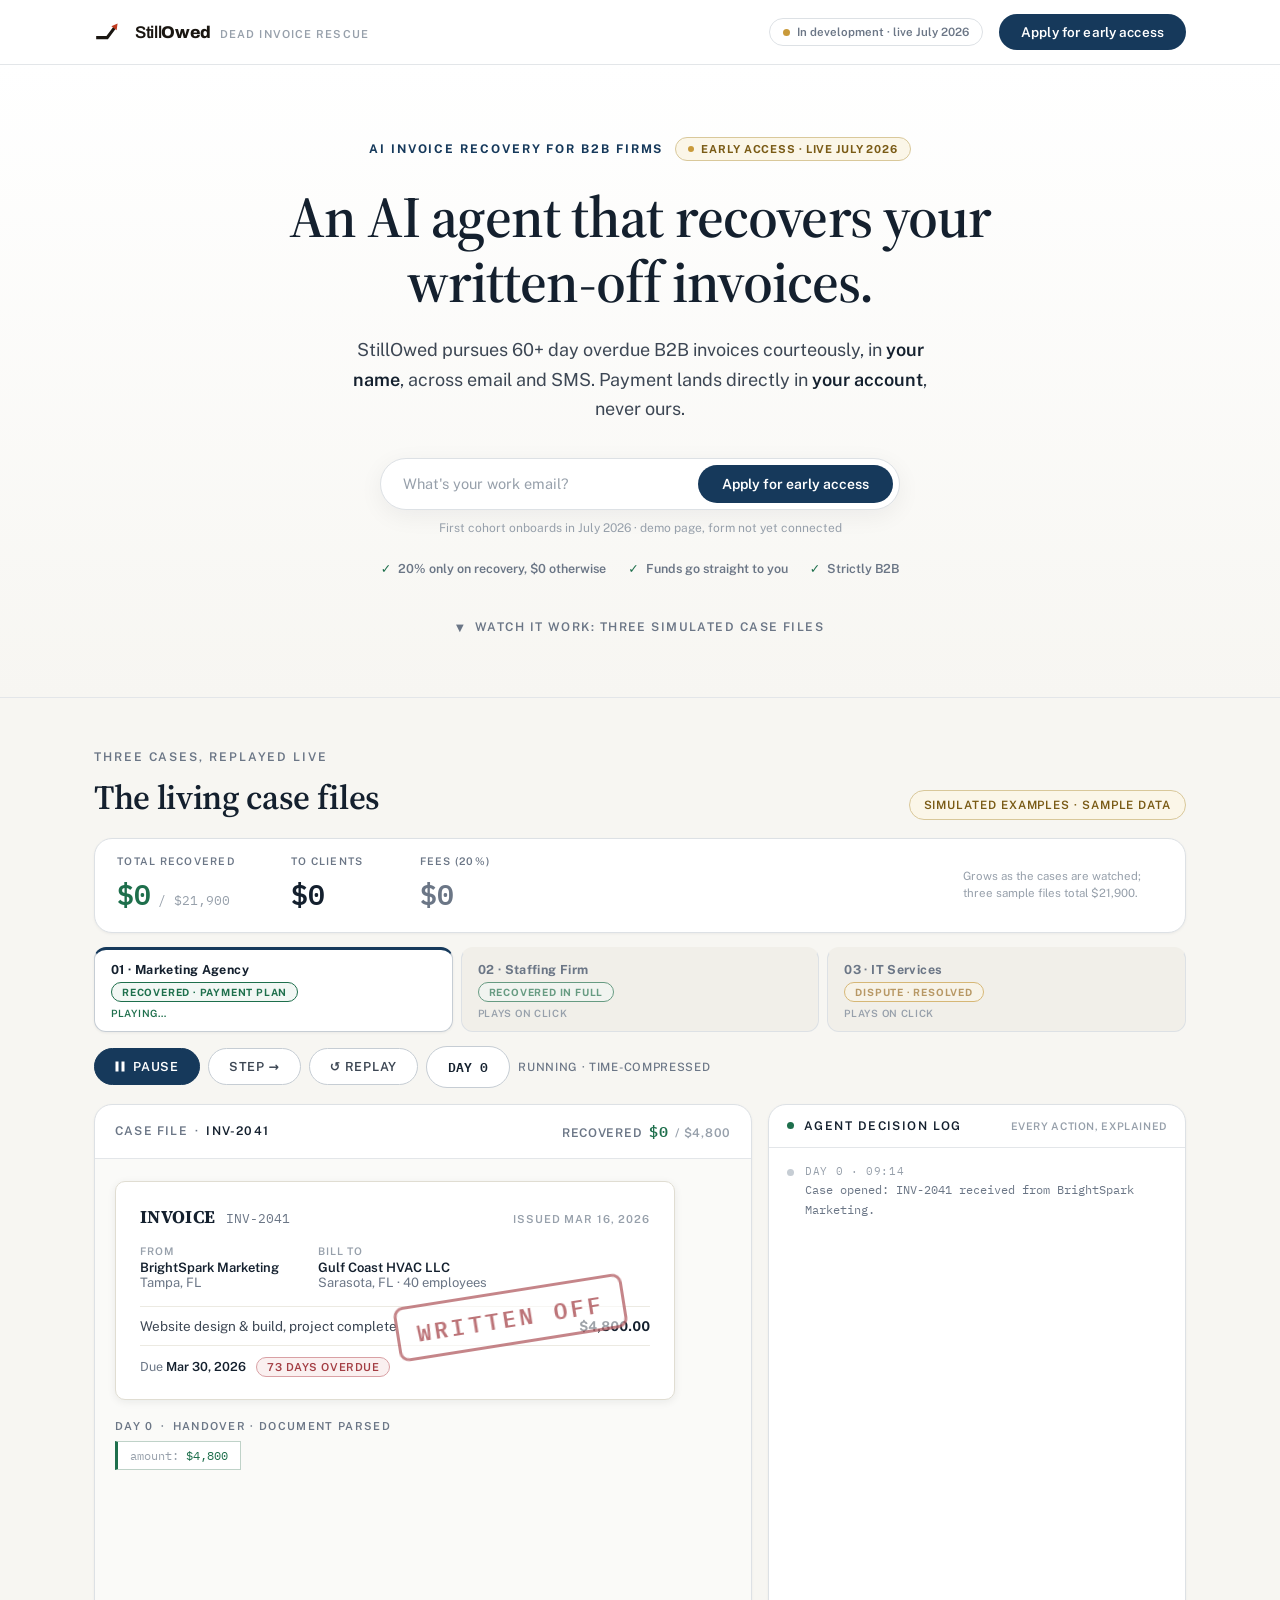
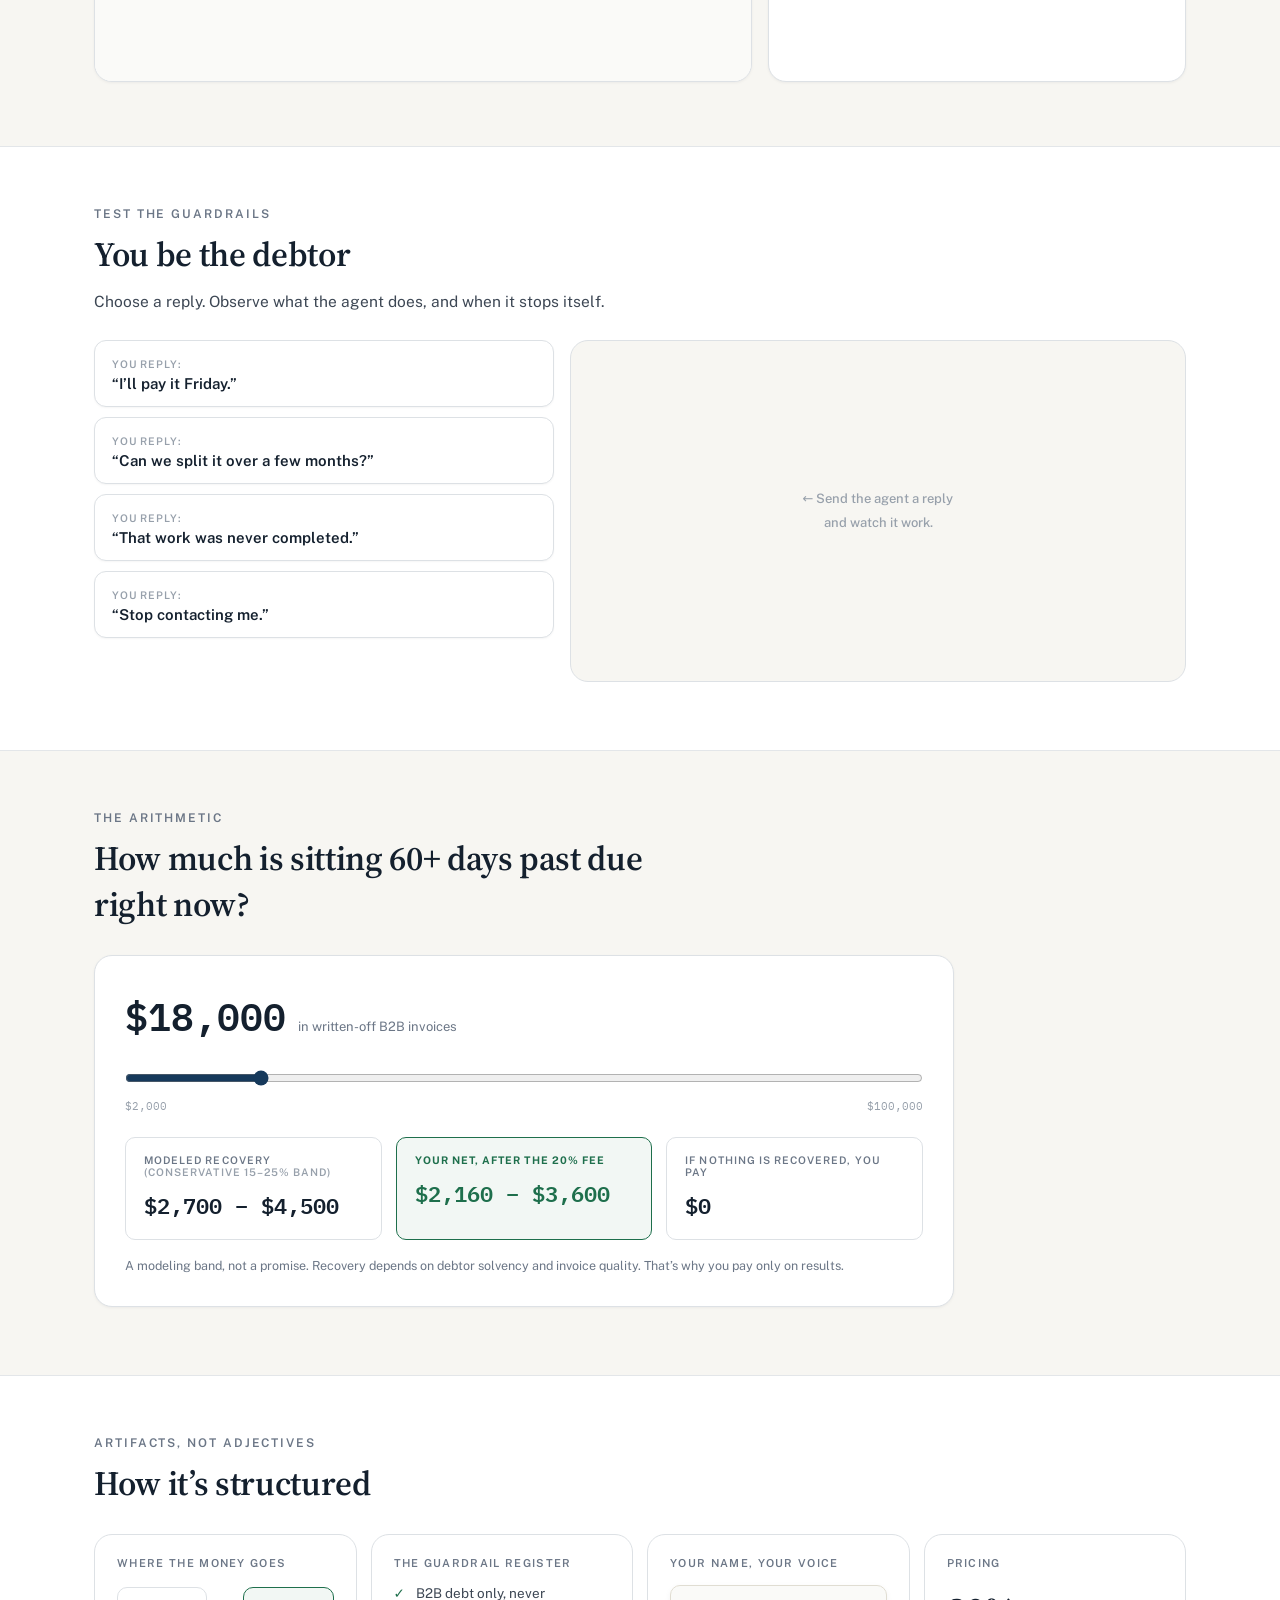
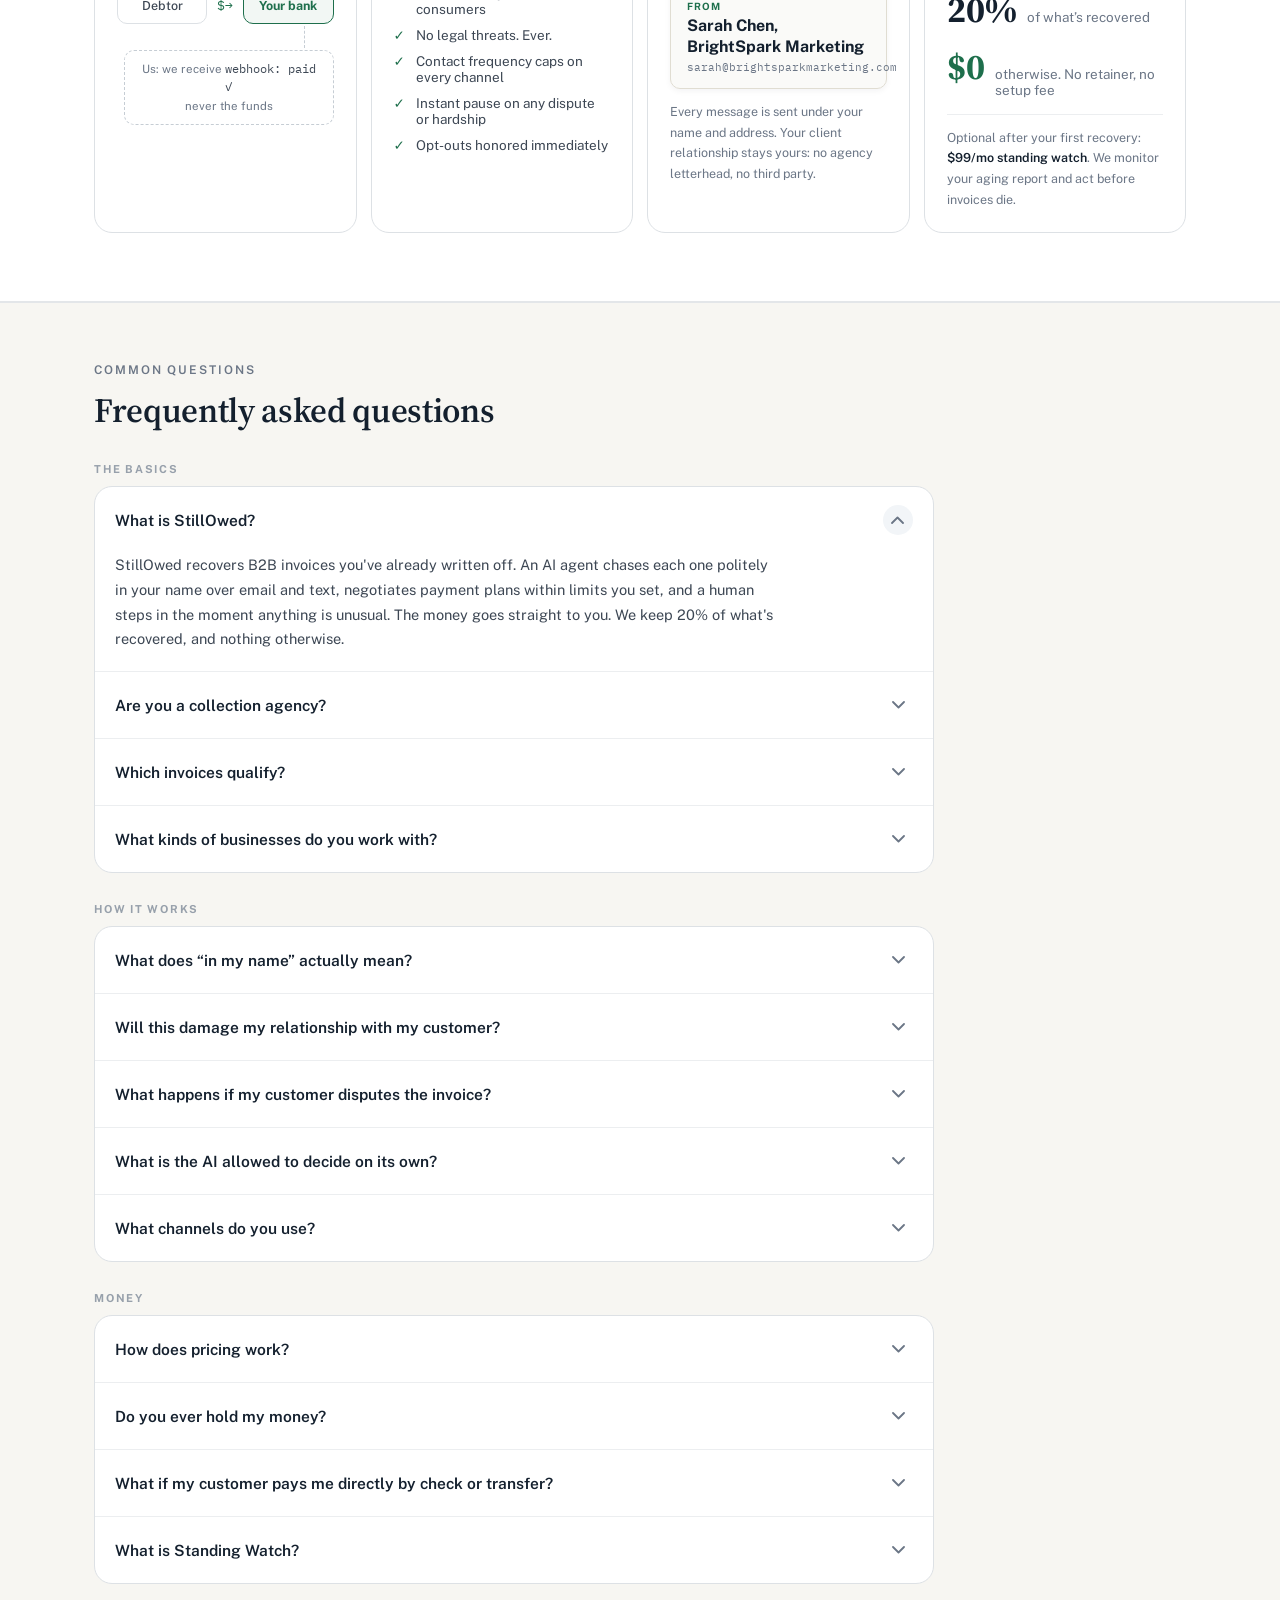
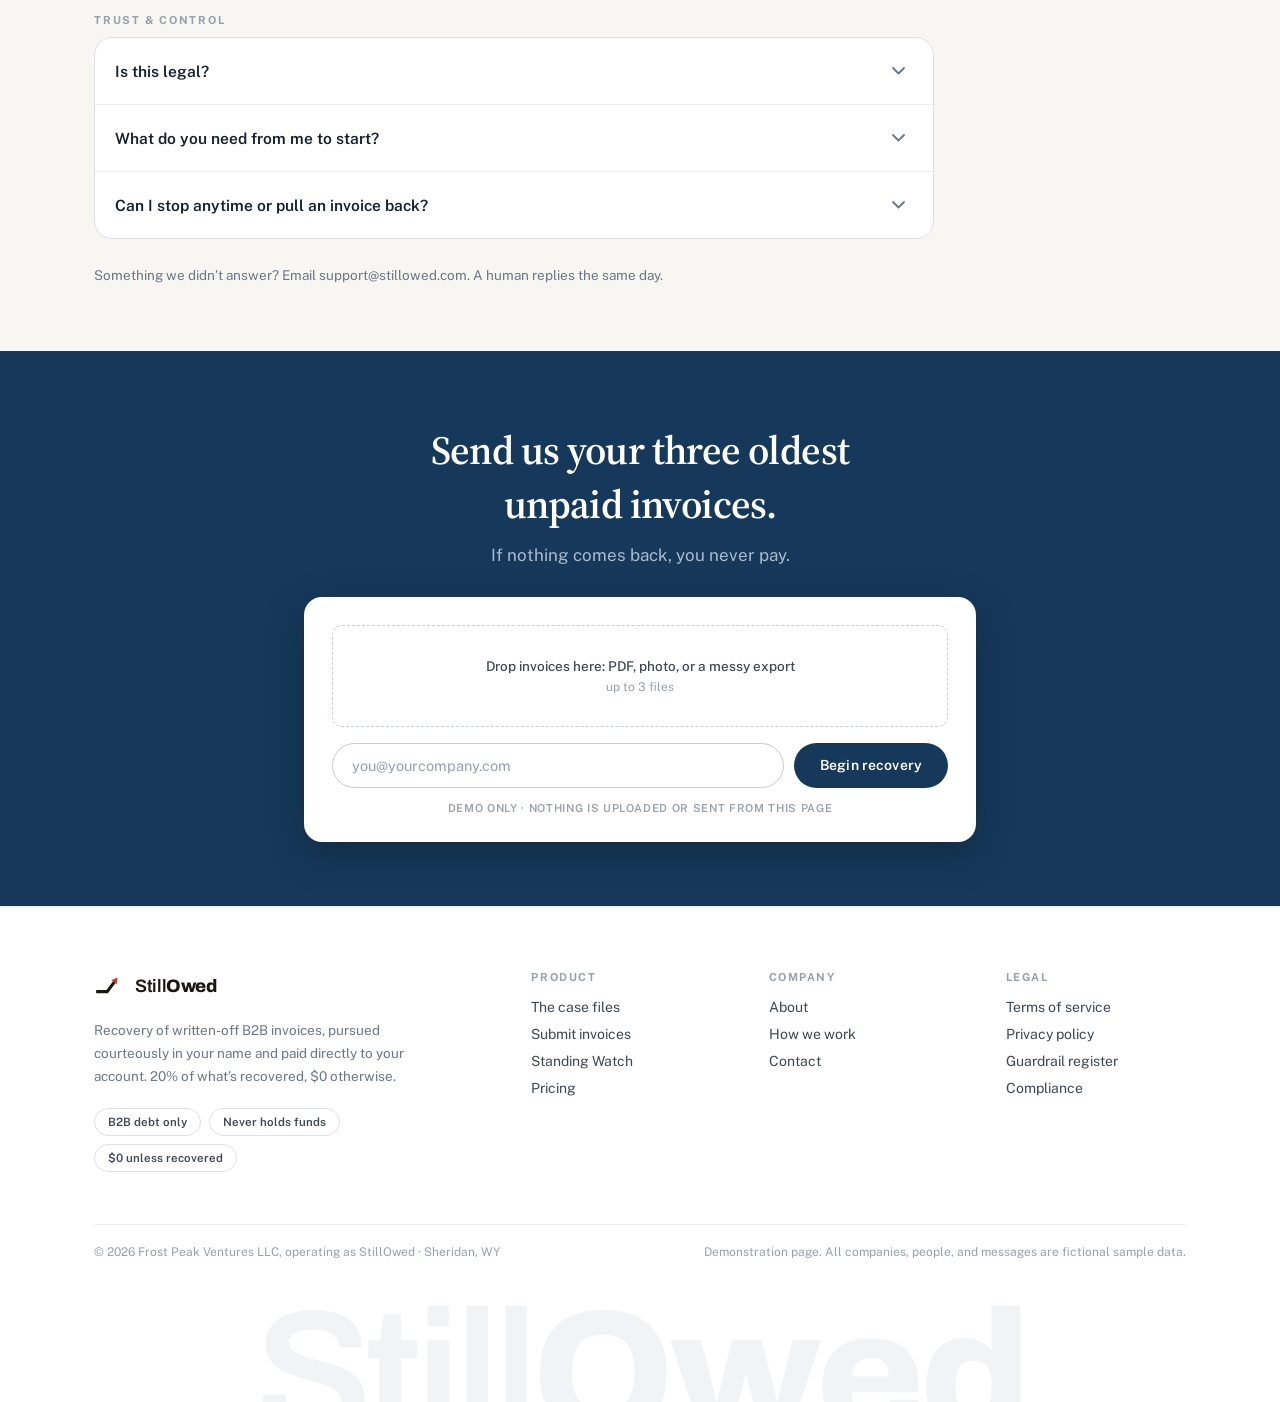
==== index.html @ d91505db "StillOwed demo site: demo page, legal hub, brand assets Static site implemented from the Claude Desi" ====
<!DOCTYPE html>
<html lang="en">
<head>
<meta charset="utf-8">
<meta name="viewport" content="width=device-width, initial-scale=1">
<title>StillOwed · Dead Invoice Rescue</title>
<meta name="description" content="An AI agent that recovers your written-off invoices. StillOwed pursues 60+ day overdue B2B invoices courteously, in your name, across email and SMS. 20% only on recovery, $0 otherwise.">
<link rel="icon" href="data:image/svg+xml,%3Csvg xmlns='http://www.w3.org/2000/svg' viewBox='0 0 96 96'%3E%3Ccircle cx='48' cy='48' r='48' fill='%231A1611'/%3E%3Cg transform='translate(12,12) scale(1.5)'%3E%3Cpath d='M6 33 H21 L33 17' fill='none' stroke='%23F4F0E6' stroke-width='5' stroke-linecap='square' stroke-linejoin='miter'/%3E%3Cpolygon points='0,-5.2 9.5,0 0,5.2' transform='translate(32,18) rotate(-53)' fill='%23E0512F'/%3E%3C/g%3E%3C/svg%3E">
<link rel="preconnect" href="https://fonts.googleapis.com">
<link rel="preconnect" href="https://fonts.gstatic.com" crossorigin>
<link href="https://fonts.googleapis.com/css2?family=Source+Serif+4:opsz,wght@8..60,500;8..60,600;8..60,700&family=Public+Sans:wght@400;500;600;700&family=IBM+Plex+Mono:wght@400;500;600&family=Archivo:wght@600;700;800&display=swap" rel="stylesheet">
<link rel="stylesheet" href="assets/site.css">
<script type="application/ld+json">
{
  "@context": "https://schema.org",
  "@type": "FAQPage",
  "mainEntity": [
    { "@type": "Question", "name": "What is StillOwed?", "acceptedAnswer": { "@type": "Answer", "text": "StillOwed recovers B2B invoices you've already written off. An AI agent chases each one politely in your name over email and text, negotiates payment plans within limits you set, and a human steps in the moment anything is unusual. The money goes straight to you. We keep 20% of what's recovered, and nothing otherwise." } },
    { "@type": "Question", "name": "Are you a collection agency?", "acceptedAnswer": { "@type": "Answer", "text": "No. Practically and legally, we're you. Every message goes out under your business's name as your authorized agent. No agency letterhead, no legal threats, no credit-bureau reporting, no intimidating calls. Your customer never feels \"sent to collections,\" and that is exactly why the relationship survives." } },
    { "@type": "Question", "name": "Which invoices qualify?", "acceptedAnswer": { "@type": "Answer", "text": "Business-to-business invoices only, roughly 60–180 days overdue, $500 or more, with no active dispute about the work. If the customer who owes you is a consumer (a homeowner, a couple, a patient), we can't take it. That's a different legal world, and staying out of it is part of how we protect you." } },
    { "@type": "Question", "name": "What kinds of businesses do you work with?", "acceptedAnswer": { "@type": "Answer", "text": "Small B2B service firms: marketing and creative agencies, staffing and recruiting firms, commercial subcontractors, IT and managed-service providers, consultants, and freelance teams: any business whose customers are other businesses." } },
    { "@type": "Question", "name": "What does \"in my name\" actually mean?", "acceptedAnswer": { "@type": "Answer", "text": "The sender on every email and text is your business: your name, your voice, your tone. Your customer experiences a courteous follow-up from you, not a stranger. You see every message and every reply in your dashboard, and you can step in at any time." } },
    { "@type": "Question", "name": "Will this damage my relationship with my customer?", "acceptedAnswer": { "@type": "Answer", "text": "It's designed around the opposite. Messages read like a friendly bookkeeper, never a debt collector: strict frequency caps, never a threat, and the instant your customer pushes back, everything freezes and a human takes over. Most overdue B2B invoices were never refused; they were lost in someone's accounts-payable pile. A polite, consistent nudge is usually all it takes." } },
    { "@type": "Question", "name": "What happens if my customer disputes the invoice?", "acceptedAnswer": { "@type": "Answer", "text": "Everything stops, in seconds. The AI never argues a dispute. The case routes to a human and to you, and you decide how to resolve it. Sometimes the customer is right, and we help you fix it gracefully. Outreach resumes only on your instruction." } },
    { "@type": "Question", "name": "What is the AI allowed to decide on its own?", "acceptedAnswer": { "@type": "Answer", "text": "It operates inside hard limits you approve upfront: for example, settlement discounts up to 10% and payment plans up to 3 months. Anything outside those bounds, plus every dispute or hardship reply, goes to a human. In your first weeks you can approve each message before it sends, and every decision is logged with its reasoning, where you can read it." } },
    { "@type": "Question", "name": "What channels do you use?", "acceptedAnswer": { "@type": "Answer", "text": "Email first, with polite text messages as a follow-up channel. Any \"please stop contacting me\" request is honored instantly, every time." } },
    { "@type": "Question", "name": "How does pricing work?", "acceptedAnswer": { "@type": "Answer", "text": "One number: 20% of what's actually recovered. No setup fee, no monthly fee, no minimums, no charge for trying. If we recover nothing, you owe nothing. Not a reduced fee. Nothing." } },
    { "@type": "Question", "name": "Do you ever hold my money?", "acceptedAnswer": { "@type": "Answer", "text": "Never. Your customer pays you directly, using your bank details or a payment link wired to your own account. We receive only a confirmation that payment landed, then invoice our 20% separately. Your money never passes through our hands." } },
    { "@type": "Question", "name": "What if my customer pays me directly by check or transfer?", "acceptedAnswer": { "@type": "Answer", "text": "That counts. You confirm the payment in your dashboard and the same 20% applies. Recovery is recovery, whichever rail it arrives on." } },
    { "@type": "Question", "name": "What is Standing Watch?", "acceptedAnswer": { "@type": "Answer", "text": "An optional $99/month plan most clients add after their first recovery: we watch your receivables from day one, so invoices get a professional nudge at day 35 instead of a rescue at day 90." } },
    { "@type": "Question", "name": "Is this legal?", "acceptedAnswer": { "@type": "Answer", "text": "Yes, by design. We work commercial (business-to-business) debt only, which sits outside consumer-collection law, and we act as your authorized agent in your own name, not as a third-party agency. No legal threats, capped contact frequency, a state-by-state screen on every debtor at intake, and an instant pause on any dispute or hardship. (We're a recovery service, not a law firm. For advice about a specific debt, talk to your attorney.)" } },
    { "@type": "Question", "name": "What do you need from me to start?", "acceptedAnswer": { "@type": "Answer", "text": "Three things, ten minutes: your oldest unpaid invoices (PDF, or a CSV from QuickBooks/Xero), your customer's contact details, and a signed one-page authorization letting us act in your name. Most clients are live within a day." } },
    { "@type": "Question", "name": "Can I stop anytime or pull an invoice back?", "acceptedAnswer": { "@type": "Answer", "text": "Instantly, from your dashboard. No questions, no fee. You only ever owe the 20% on money already recovered." } }
  ]
}
</script>
</head>
<body>

<!-- ============ HEADER ============ -->
<header class="site-header">
  <div class="header-inner">
    <div class="brand">
      <svg class="brand-mark" width="30" height="30" viewBox="0 0 48 48" aria-hidden="true"><path d="M6 33 H21 L33 17" fill="none" stroke="#1A1611" stroke-width="5" stroke-linecap="square" stroke-linejoin="miter"/><polygon points="0,-5.2 9.5,0 0,5.2" transform="translate(32,18) rotate(-53)" fill="#C03A1F"/></svg>
      <div class="brand-text">
        <span class="wordmark"><span class="wm-still">Still</span><span class="wm-owed">Owed</span></span>
        <span class="brand-label">DEAD INVOICE RESCUE</span>
      </div>
    </div>
    <span class="spacer"></span>
    <div class="dev-chip"><span class="dot amber pulse"></span><span>In development &middot; live July 2026</span></div>
    <a class="btn-primary" href="#contact">Apply for early access</a>
  </div>
</header>

<!-- ============ HERO ============ -->
<section class="hero">
  <div class="hero-inner">
    <div class="hero-eyebrow-row">
      <div class="hero-eyebrow">AI INVOICE RECOVERY FOR B2B FIRMS</div>
      <div class="ea-pill"><span class="dot amber"></span><span>EARLY ACCESS &middot; LIVE JULY 2026</span></div>
    </div>
    <h1>An AI agent that recovers your written-off invoices.</h1>
    <p class="hero-sub">StillOwed pursues 60+ day overdue B2B invoices courteously, in <strong>your name</strong>, across email and SMS. Payment lands directly in <strong>your account</strong>, never ours.</p>
    <div class="capture">
      <div class="capture-pill">
        <input type="email" placeholder="What's your work email?">
        <button class="btn-primary" type="button">Apply for early access</button>
      </div>
      <div class="capture-note">First cohort onboards in July 2026 &middot; demo page, form not yet connected</div>
    </div>
    <div class="proof-row">
      <span><span class="ck">&#10003;</span>20% only on recovery, $0 otherwise</span>
      <span><span class="ck">&#10003;</span>Funds go straight to you</span>
      <span><span class="ck">&#10003;</span>Strictly B2B</span>
    </div>
    <div class="scroll-cue"><span class="tri">&#9660;</span><span>WATCH IT WORK: THREE SIMULATED CASE FILES</span></div>
  </div>
</section>

<!-- ============ LIVING CASE FILES ============ -->
<section id="sim" class="sim">
  <div class="sim-inner">

    <div class="sim-head">
      <div class="sim-head-left">
        <div class="eyebrow">THREE CASES, REPLAYED LIVE</div>
        <h2 class="h2">The living case files</h2>
      </div>
      <span class="spacer"></span>
      <div class="sim-badge">SIMULATED EXAMPLES &middot; SAMPLE DATA</div>
    </div>

    <div class="portfolio">
      <div>
        <div class="port-label">TOTAL RECOVERED</div>
        <div class="port-val total"><span id="port-total">$0</span><span class="port-target">&ensp;/ $21,900</span></div>
      </div>
      <div>
        <div class="port-label">TO CLIENTS</div>
        <div class="port-val clients" id="port-clients">$0</div>
      </div>
      <div>
        <div class="port-label">FEES (20%)</div>
        <div class="port-val fees" id="port-fees">$0</div>
      </div>
      <span class="spacer"></span>
      <div class="port-note">Grows as the cases are watched; three sample files total $21,900.</div>
    </div>

    <div class="case-tabs" id="case-tabs">
      <button class="case-tab active" type="button" data-pick="0">
        <span class="tab-label">01 &middot; Marketing Agency</span>
        <span class="tab-stamp green">RECOVERED &middot; PAYMENT PLAN</span>
        <span class="tab-hint">AUTO-PLAYS ON VIEW</span>
      </button>
      <button class="case-tab" type="button" data-pick="1">
        <span class="tab-label">02 &middot; Staffing Firm</span>
        <span class="tab-stamp green">RECOVERED IN FULL</span>
        <span class="tab-hint">PLAYS ON CLICK</span>
      </button>
      <button class="case-tab" type="button" data-pick="2">
        <span class="tab-label">03 &middot; IT Services</span>
        <span class="tab-stamp amber">DISPUTE &middot; RESOLVED</span>
        <span class="tab-hint">PLAYS ON CLICK</span>
      </button>
    </div>

    <div class="sim-controls">
      <button class="btn-ctl-primary" type="button" id="btn-pause" hidden>
        <svg width="10" height="11" viewBox="0 0 10 11"><rect x="0.5" y="0.5" width="3" height="10" fill="currentColor"></rect><rect x="6.5" y="0.5" width="3" height="10" fill="currentColor"></rect></svg>
        PAUSE
      </button>
      <button class="btn-ctl-primary" type="button" id="btn-play">
        <svg width="10" height="11" viewBox="0 0 10 11"><path d="M1 0.5 L9.5 5.5 L1 10.5 Z" fill="currentColor"></path></svg>
        <span id="play-label">PLAY</span>
      </button>
      <button class="btn-ctl" type="button" id="btn-step">STEP &#8594;</button>
      <button class="btn-ctl" type="button" id="btn-replay">&#8634; REPLAY</button>
      <div class="day-pill">DAY <span id="day-num">0</span></div>
      <div class="sim-status" id="sim-status">AUTO-PLAYS ON VIEW</div>
    </div>

    <div class="case-split">

      <!-- CASE FILE STAGE -->
      <div class="stage">
        <div class="stage-head">
          <div class="stage-label">CASE FILE&ensp;&middot;&ensp;<span class="inv" id="case-invoice">INV-2041</span></div>
          <span class="spacer"></span>
          <div class="stage-rec">RECOVERED&ensp;<span class="amt" id="case-recovered">$0</span>&ensp;<span class="target">/ <span id="case-target">$4,800</span></span></div>
        </div>

        <div class="feed" id="feed">

          <!-- ════════ CASE A — BRIGHTSPARK ════════ -->
          <div class="case-feed" data-case="0">
            <div class="invdoc">
              <div class="invdoc-head">
                <div class="invdoc-title">INVOICE</div>
                <div class="invdoc-num">INV-2041</div>
                <span class="spacer"></span>
                <div class="invdoc-issued">ISSUED MAR 16, 2026</div>
              </div>
              <div class="invdoc-parties">
                <div class="party"><div class="party-label">FROM</div><div class="party-name">BrightSpark Marketing</div><div class="party-sub">Tampa, FL</div></div>
                <div class="party"><div class="party-label">BILL TO</div><div class="party-name">Gulf Coast HVAC LLC</div><div class="party-sub">Sarasota, FL &middot; 40 employees</div></div>
              </div>
              <div class="invdoc-line">
                <div class="desc">Website design &amp; build, project complete</div>
                <div class="amount">$4,800.00</div>
              </div>
              <div class="invdoc-due-row">
                <div class="invdoc-due">Due <strong>Mar 30, 2026</strong></div>
                <div class="overdue-pill">73 DAYS OVERDUE</div>
              </div>
              <div class="stamp" data-stamp="off">WRITTEN OFF</div>
              <div class="stamp paid" data-stamp="paid" hidden>PAID IN FULL</div>
            </div>

            <div class="ev-parse" data-ev="parse1" hidden>
              <div class="feed-label">DAY 0&ensp;&middot;&ensp;HANDOVER &middot; DOCUMENT PARSED</div>
              <div class="parse-chips">
                <div class="parse-chip"><span class="k">amount:</span> $4,800</div>
                <div class="parse-chip" data-ev="parse2" hidden><span class="k">debtor:</span> Gulf Coast HVAC</div>
                <div class="parse-chip" data-ev="parse3" hidden><span class="k">due:</span> Mar 30, 2026</div>
                <div class="parse-chip" data-ev="parse4" hidden><span class="k">age:</span> 73 days</div>
              </div>
            </div>

            <div class="ev-card" data-ev="check1" hidden>
              <div class="feed-label">INTAKE CHECKS</div>
              <div class="check-rows">
                <div class="check-row"><div class="check-dot">&#10003;</div><div class="check-text">Debtor is a business <span class="dim">&middot; 40-person HVAC contractor</span></div></div>
                <div class="check-row" data-ev="check2" hidden><div class="check-dot">&#10003;</div><div class="check-text">60&ndash;180 days old <span class="dim">&middot; 73 days</span></div></div>
                <div class="check-row" data-ev="check3" hidden><div class="check-dot">&#10003;</div><div class="check-text">No active dispute <span class="dim">&middot; case accepted</span></div></div>
              </div>
            </div>

            <div class="ev-block" data-ev="email1" hidden>
              <div class="day-row"><span class="day-tag">DAY 1</span><span class="day-line"></span><span class="day-note">OUTBOUND EMAIL &middot; 10:02</span></div>
              <div class="email-card">
                <div class="email-head with-from">
                  <div class="from-panel">
                    <div class="from-avatar">SC</div>
                    <div class="from-id">
                      <div class="from-label">FROM</div>
                      <div class="from-name">Sarah Chen, BrightSpark Marketing</div>
                      <div class="from-email">sarah&#64;brightsparkmarketing.com</div>
                    </div>
                    <span class="spacer"></span>
                    <div class="yourname-pill">YOUR NAME, NOT OURS</div>
                  </div>
                  <div class="email-meta"><span class="lbl">To:</span> dana&#64;gulfcoasthvac.com &nbsp;&middot;&nbsp; <span class="lbl">Subject:</span> <span class="subj">Invoice INV-2041: quick check-in</span></div>
                </div>
                <div class="email-body">Hi Dana,<br><br>Hope things are going well at Gulf Coast. I wanted to check in on invoice INV-2041 ($4,800) for the website build we wrapped up in March. It looks like it may have slipped through the cracks.<br><br>Could you let me know when it&rsquo;s scheduled for payment? Happy to resend the invoice if that&rsquo;s helpful.<br><br>Thanks so much,<br>Sarah</div>
              </div>
            </div>

            <div class="ev-block" data-ev="email2" hidden>
              <div class="day-row"><span class="day-tag">DAY 4</span><span class="day-line"></span><span class="day-note">OUTBOUND EMAIL &middot; 09:40</span></div>
              <div class="email-card">
                <div class="email-head">
                  <div class="email-meta"><span class="lbl">From:</span> <span class="strong">Sarah Chen, BrightSpark Marketing</span> &nbsp;&middot;&nbsp; <span class="lbl">Subject:</span> <span class="subj">Re: Invoice INV-2041: copy attached</span></div>
                </div>
                <div class="email-body">Hi Dana,<br><br>Resending invoice INV-2041 with the PDF attached, in case the original didn&rsquo;t make it through.<br><br>If someone else handles accounts payable these days, just point me their way and I&rsquo;ll send it directly, no trouble at all.<br><br>Thanks!<br>Sarah
                  <div class="attach"><svg width="13" height="15" viewBox="0 0 13 15"><path d="M2 0.5 H8 L12 4.5 V13.5 A1 1 0 0 1 11 14.5 H2 A1 1 0 0 1 1 13.5 V1.5 A1 1 0 0 1 2 0.5 Z" fill="none" stroke="#A33D43" stroke-width="1.2"></path></svg><span class="fname">INV-2041.pdf</span><span class="fsize">82 KB</span></div>
                </div>
              </div>
            </div>

            <div class="ev-block" data-ev="sms" hidden>
              <div class="day-row"><span class="day-tag">DAY 8</span><span class="day-line"></span><span class="day-note">OUTBOUND SMS &middot; 14:05</span></div>
              <div class="sms-card">
                <div class="sms-label">TEXT MESSAGE &middot; TO DANA (GULF COAST HVAC)</div>
                <div class="sms-col">
                  <div class="sms-bubble">Hi Dana, it&rsquo;s Sarah from BrightSpark. Just a quick nudge on invoice INV-2041 ($4,800). Happy to help if anything&rsquo;s needed on our end. Thanks!</div>
                  <div class="sms-status">Delivered</div>
                </div>
              </div>
            </div>

            <div class="ev-block" data-ev="reply" hidden>
              <div class="day-row amber"><span class="day-tag">DAY 11</span><span class="day-line"></span><span class="day-note">INBOUND REPLY &middot; 11:21</span></div>
              <div class="email-card inbound">
                <div class="email-head">
                  <div class="email-meta"><span class="lbl">From:</span> <span class="strong">Dana Whitfield (Controller, Gulf Coast HVAC)</span></div>
                </div>
                <div class="email-body">Hi Sarah, sorry for the silence, it&rsquo;s been a hectic spring. Cash is tight this month with two big equipment orders. Could we do half now, half in 30 days?<br><br>Dana</div>
              </div>
            </div>

            <div class="ev-card fast" data-ev="classifyStart" hidden>
              <div class="feed-label">REPLY CLASSIFICATION</div>
              <div class="pills" id="pills-a"></div>
            </div>

            <div class="ev-card fast" data-ev="auth1" hidden>
              <div class="feed-label">AUTHORITY CHECK &middot; HARD LIMITS</div>
              <div class="auth-rows">
                <div class="auth-row"><span class="ck">&#10003;</span><span>plan length 30 days &nbsp;&le;&nbsp; 3-month limit</span></div>
                <div class="auth-row" data-ev="auth2" hidden><span class="ck">&#10003;</span><span>discount 0% &nbsp;&le;&nbsp; 10% limit</span></div>
                <div class="auth-verdict" data-ev="authVerdict" hidden><span>&#8594;</span><span>WITHIN AUTHORITY &middot; ACCEPTING</span></div>
              </div>
            </div>

            <div class="ev-block" data-ev="draft" hidden style="margin-top:20px">
              <div class="day-row"><span class="day-tag">DAY 11</span><span class="day-line"></span><span class="day-note">REPLY DRAFTED &amp; SENT &middot; 11:22</span></div>
              <div class="email-card">
                <div class="email-head row">
                  <div class="email-meta"><span class="lbl">From:</span> <span class="strong">Sarah Chen, BrightSpark Marketing</span></div>
                  <span class="spacer"></span>
                  <div class="badge-pill">AUTO-APPROVED &middot; WITHIN AUTHORITY</div>
                </div>
                <div class="email-body">Hi Dana, no problem at all, that works on our end.<br><br>Let&rsquo;s do <strong>$2,400 this week</strong> and <strong>$2,400 by July 15</strong>. I&rsquo;ll send a short confirmation with both dates so we&rsquo;re on the same page.<br><br>Thanks for getting back to me. Appreciate it.<br>Sarah</div>
              </div>
            </div>

            <div class="ev-block" data-ev="pay1" hidden>
              <div class="day-row green"><span class="day-tag">DAY 12</span><span class="day-line"></span><span class="day-note">PAYMENT 1 OF 2</span></div>
              <div class="pay-note">
                <div class="bank-icon">FH</div>
                <div class="bank-body">
                  <div class="bank-src">First Harbor Bank &middot; now</div>
                  <div class="bank-line">ACH credit received: <span class="amt">$2,400.00</span></div>
                  <div class="bank-sub">Gulf Coast HVAC LLC &#8594; <strong>BrightSpark Marketing</strong> &middot; Operating &bull;&bull;4417</div>
                </div>
              </div>
              <div class="webhook-row"><span class="hook">&#8627;</span><span>Funds went directly to the client&rsquo;s bank. The platform received:</span><span class="webhook-chip">webhook: paid &#10003;</span><span>and never the money.</span></div>
            </div>

            <div class="ev-block" data-ev="pay2" hidden>
              <div class="day-row green"><span class="day-tag">DAY 42</span><span class="day-line"></span><span class="day-note">PAYMENT 2 OF 2 &middot; ON SCHEDULE</span></div>
              <div class="pay-note">
                <div class="bank-icon">FH</div>
                <div class="bank-body">
                  <div class="bank-src">First Harbor Bank &middot; now</div>
                  <div class="bank-line">ACH credit received: <span class="amt">$2,400.00</span></div>
                  <div class="bank-sub">Gulf Coast HVAC LLC &#8594; <strong>BrightSpark Marketing</strong> &middot; Operating &bull;&bull;4417</div>
                </div>
              </div>
            </div>

            <div class="split-card" data-ev="split" hidden>
              <div class="split-label">SETTLEMENT SUMMARY</div>
              <div class="split-rows">
                <div class="split-row"><span class="k">Recovered</span><span class="v">$4,800</span></div>
                <div class="split-row main"><span class="k">To BrightSpark <span class="paren">(80%)</span></span><span class="v">$3,840</span></div>
                <div class="split-row fee"><span class="k">Our fee <span class="paren">(20%, only on recovery)</span></span><span class="v">$960</span></div>
              </div>
              <div class="split-close" data-ev="closing" hidden>
                <div class="split-tagline">Money you&rsquo;d written to zero.</div>
                <span class="spacer"></span>
                <button class="btn-ghost-sm js-replay" type="button">&#8634; WATCH AGAIN</button>
              </div>
            </div>
          </div>

          <!-- ════════ CASE B — MERIDIAN STAFFING ════════ -->
          <div class="case-feed" data-case="1" hidden>
            <div class="invdoc">
              <div class="invdoc-head">
                <div class="invdoc-title">INVOICE</div>
                <div class="invdoc-num">INV-0388</div>
                <span class="spacer"></span>
                <div class="invdoc-issued">ISSUED FEB 23, 2026</div>
              </div>
              <div class="invdoc-parties">
                <div class="party"><div class="party-label">FROM</div><div class="party-name">Meridian Staffing Group</div><div class="party-sub">Atlanta, GA &middot; 8 employees</div></div>
                <div class="party"><div class="party-label">BILL TO</div><div class="party-name">Harbor Point Logistics</div><div class="party-sub">Savannah, GA &middot; 120 employees</div></div>
              </div>
              <div class="invdoc-line">
                <div class="desc">Placement fee: Director of Operations hire</div>
                <div class="amount">$12,500.00</div>
              </div>
              <div class="invdoc-due-row">
                <div class="invdoc-due">Due <strong>Mar 9, 2026</strong></div>
                <div class="overdue-pill">94 DAYS OVERDUE</div>
              </div>
              <div class="stamp" data-stamp="off">WRITTEN OFF</div>
              <div class="stamp paid" data-stamp="paid" hidden>PAID IN FULL</div>
            </div>

            <div class="ev-parse" data-ev="parse1" hidden>
              <div class="feed-label">DAY 0&ensp;&middot;&ensp;HANDOVER &middot; DOCUMENT PARSED</div>
              <div class="parse-chips">
                <div class="parse-chip"><span class="k">amount:</span> $12,500</div>
                <div class="parse-chip" data-ev="parse2" hidden><span class="k">debtor:</span> Harbor Point Logistics</div>
                <div class="parse-chip" data-ev="parse3" hidden><span class="k">due:</span> Mar 9, 2026</div>
                <div class="parse-chip" data-ev="parse4" hidden><span class="k">age:</span> 94 days</div>
              </div>
            </div>

            <div class="ev-card" data-ev="check1" hidden>
              <div class="feed-label">INTAKE CHECKS</div>
              <div class="check-rows">
                <div class="check-row"><div class="check-dot">&#10003;</div><div class="check-text">Debtor is a business <span class="dim">&middot; 120-person logistics company</span></div></div>
                <div class="check-row" data-ev="check2" hidden><div class="check-dot">&#10003;</div><div class="check-text">60&ndash;180 days old <span class="dim">&middot; 94 days</span></div></div>
                <div class="check-row" data-ev="check3" hidden><div class="check-dot">&#10003;</div><div class="check-text">No active dispute <span class="dim">&middot; case accepted</span></div></div>
                <div class="check-row" data-ev="priority" hidden><div class="check-dot navy">&#9650;</div><div class="check-text strong">High value: $12,500 <span class="dim">&middot; priority sequencing</span></div></div>
              </div>
            </div>

            <div class="ev-block" data-ev="email1" hidden>
              <div class="day-row"><span class="day-tag">DAY 1</span><span class="day-line"></span><span class="day-note">OUTBOUND EMAIL &middot; 09:31</span></div>
              <div class="email-card">
                <div class="email-head with-from">
                  <div class="from-panel">
                    <div class="from-avatar">RO</div>
                    <div class="from-id">
                      <div class="from-label">FROM</div>
                      <div class="from-name">Rachel Okafor, Meridian Staffing Group</div>
                      <div class="from-email">rachel&#64;meridianstaffing.com</div>
                    </div>
                    <span class="spacer"></span>
                    <div class="yourname-pill">YOUR NAME, NOT OURS</div>
                  </div>
                  <div class="email-meta"><span class="lbl">To:</span> mark&#64;harborpointlogistics.com &nbsp;&middot;&nbsp; <span class="lbl">Subject:</span> <span class="subj">Invoice INV-0388: checking in</span></div>
                </div>
                <div class="email-body">Hi Mark,<br><br>Hope all&rsquo;s well at Harbor Point. I wanted to check in on invoice INV-0388 ($12,500) for the Director of Operations placement we completed in February. I don&rsquo;t see it as paid on our side yet.<br><br>Could you let me know where it stands? Happy to resend anything you need.<br><br>Best,<br>Rachel</div>
              </div>
            </div>

            <div class="ev-bounce" data-ev="bounce" hidden>
              <div class="bounce-card">
                <div class="bounce-title">MAIL DELIVERY SUBSYSTEM</div>
                <div class="bounce-body">Delivery failed permanently: mark&#64;harborpointlogistics.com<br><span class="dim">550: mailbox unavailable. Recipient no longer at this address.</span></div>
              </div>
            </div>

            <div class="ev-card fast" data-ev="cls1Start" hidden>
              <div class="feed-label">EVENT CLASSIFICATION</div>
              <div class="pills" id="pills-b1"></div>
            </div>

            <div class="ev-block" data-ev="reroute" hidden>
              <div class="day-row"><span class="day-tag">DAY 2</span><span class="day-line"></span><span class="day-note">OUTBOUND EMAIL &middot; 10:15</span></div>
              <div class="email-card">
                <div class="email-head">
                  <div class="email-meta"><span class="lbl">From:</span> <span class="strong">Rachel Okafor, Meridian Staffing Group</span> &nbsp;&middot;&nbsp; <span class="lbl">To:</span> ap&#64;harborpointlogistics.com</div>
                </div>
                <div class="email-body">Hi there,<br><br>Could you point me to the right person for invoice INV-0388 (Meridian Staffing)? I want to make sure it reaches whoever handles accounts payable these days.<br><br>Thank you!<br>Rachel</div>
              </div>
            </div>

            <div class="ev-mid" data-ev="apReply" hidden>
              <div class="email-card inbound narrow">
                <div class="email-head sm"><div class="email-meta sm"><span class="lbl">From:</span> <span class="strong">Front Office, Harbor Point Logistics</span></div></div>
                <div class="email-body sm">That&rsquo;s Dana in AP, forwarding now.</div>
              </div>
            </div>

            <div class="ev-block" data-ev="reply" hidden>
              <div class="day-row amber"><span class="day-tag">DAY 5</span><span class="day-line"></span><span class="day-note">INBOUND REPLY &middot; 15:48</span></div>
              <div class="email-card inbound">
                <div class="email-head">
                  <div class="email-meta"><span class="lbl">From:</span> <span class="strong">Dana Ferreira (Accounts Payable, Harbor Point Logistics)</span></div>
                </div>
                <div class="email-body">Hi Rachel, found it. This was never entered into our system after Mark left. Processing now; payment by Friday.<br><br>Dana</div>
              </div>
            </div>

            <div class="ev-card fast" data-ev="cls2Start" hidden>
              <div class="feed-label">REPLY CLASSIFICATION</div>
              <div class="pills" id="pills-b2"></div>
            </div>

            <div class="restraint-card" data-ev="restraint" hidden>
              <div class="restraint-label">AUTHORITY CHECK &middot; STANDING DOWN</div>
              <div class="restraint-main">No action needed. Courtesy confirmation scheduled Day 9. All further reminders suppressed.</div>
              <div class="struck-list">
                <div>Day 7 follow-up email</div>
                <div>Day 10 SMS reminder</div>
                <div>Day 13 escalation review</div>
              </div>
              <div class="restraint-note">Nobody likes being chased after they&rsquo;ve said yes.</div>
            </div>

            <div class="ev-block" data-ev="pay" hidden>
              <div class="day-row green"><span class="day-tag">DAY 9</span><span class="day-line"></span><span class="day-note">PAYMENT &middot; IN FULL</span></div>
              <div class="pay-note">
                <div class="bank-icon">CT</div>
                <div class="bank-body">
                  <div class="bank-src">Crestline Trust &middot; now</div>
                  <div class="bank-line">ACH credit received: <span class="amt">$12,500.00</span></div>
                  <div class="bank-sub">Harbor Point Logistics &#8594; <strong>Meridian Staffing Group</strong> &middot; Operating &bull;&bull;2209</div>
                </div>
              </div>
              <div class="webhook-row"><span class="hook">&#8627;</span><span>Straight to the client&rsquo;s bank. The platform received:</span><span class="webhook-chip">webhook: paid &#10003;</span></div>
            </div>

            <div class="split-card" data-ev="split" hidden>
              <div class="split-label">SETTLEMENT SUMMARY</div>
              <div class="split-rows">
                <div class="split-row"><span class="k">Recovered</span><span class="v">$12,500</span></div>
                <div class="split-row main"><span class="k">To Meridian <span class="paren">(80%)</span></span><span class="v">$10,000</span></div>
                <div class="split-row fee"><span class="k">Our fee <span class="paren">(20%, only on recovery)</span></span><span class="v">$2,500</span></div>
              </div>
            </div>

            <div class="epilogue-chip" data-ev="epilogue" hidden>
              <span class="tag">EPILOGUE</span>
              <span class="txt">Meridian adds Standing Watch: every future invoice monitored from day 1 &middot; $99/mo.</span>
            </div>

            <div class="lesson-card" data-ev="lesson" hidden>
              <div class="lesson-label">LESSON</div>
              <div class="lesson-text">It wasn&rsquo;t refused. It was lost. Most dead invoices are. The agent&rsquo;s only superpower is that it never forgets.</div>
              <button class="btn-ghost-sm js-replay" type="button">&#8634; WATCH AGAIN</button>
            </div>
          </div>

          <!-- ════════ CASE C — COBALT IT ════════ -->
          <div class="case-feed" data-case="2" hidden>
            <div class="freeze-banner" id="frozen-banner" hidden>
              <svg width="10" height="12" viewBox="0 0 10 12"><rect x="0.5" y="0.5" width="3" height="11" fill="#9A6B1F"></rect><rect x="6.5" y="0.5" width="3" height="11" fill="#9A6B1F"></rect></svg>
              <span>CASE FROZEN &middot; ROUTED TO HUMANS &middot; THE AI WILL NOT ARGUE</span>
            </div>

            <div class="invdoc">
              <div class="invdoc-head">
                <div class="invdoc-title">INVOICE</div>
                <div class="invdoc-num">INV-1126</div>
                <span class="spacer"></span>
                <div class="invdoc-issued">ISSUED MAR 28, 2026</div>
              </div>
              <div class="invdoc-parties">
                <div class="party"><div class="party-label">FROM</div><div class="party-name">Cobalt IT Services</div><div class="party-sub">Tampa, FL &middot; 12 employees</div></div>
                <div class="party"><div class="party-label">BILL TO</div><div class="party-name">Pinecrest Insurance Brokers</div><div class="party-sub">Orlando, FL &middot; 30 employees</div></div>
              </div>
              <div class="invdoc-line">
                <div class="desc">Managed IT services, Q1 2026</div>
                <div class="amount">$5,200.00</div>
              </div>
              <div class="invdoc-due-row">
                <div class="invdoc-due">Due <strong>Apr 11, 2026</strong></div>
                <div class="overdue-pill">61 DAYS OVERDUE</div>
              </div>
              <div class="stamp" data-stamp="off">WRITTEN OFF</div>
              <div class="stamp paid resolved" data-stamp="paid" hidden>RESOLVED &amp; PAID<br><span class="sub">CORRECTED TO $4,600</span></div>
            </div>

            <div class="ev-parse" data-ev="parse1" hidden>
              <div class="feed-label">DAY 0&ensp;&middot;&ensp;HANDOVER &middot; DOCUMENT PARSED</div>
              <div class="parse-chips">
                <div class="parse-chip"><span class="k">amount:</span> $5,200</div>
                <div class="parse-chip" data-ev="parse2" hidden><span class="k">debtor:</span> Pinecrest Insurance</div>
                <div class="parse-chip" data-ev="parse3" hidden><span class="k">due:</span> Apr 11, 2026</div>
                <div class="parse-chip" data-ev="parse4" hidden><span class="k">age:</span> 61 days</div>
              </div>
            </div>

            <div class="ev-card" data-ev="check1" hidden>
              <div class="feed-label">INTAKE CHECKS</div>
              <div class="check-rows">
                <div class="check-row"><div class="check-dot">&#10003;</div><div class="check-text">Debtor is a business <span class="dim">&middot; 30-person insurance brokerage</span></div></div>
                <div class="check-row" data-ev="check2" hidden><div class="check-dot">&#10003;</div><div class="check-text">60&ndash;180 days old <span class="dim">&middot; 61 days</span></div></div>
                <div class="check-row" data-ev="check3" hidden><div class="check-dot">&#10003;</div><div class="check-text">No active dispute <span class="dim">&middot; case accepted</span></div></div>
              </div>
            </div>

            <div class="ev-block" data-ev="email1" hidden>
              <div class="day-row"><span class="day-tag">DAY 1</span><span class="day-line"></span><span class="day-note">OUTBOUND EMAIL &middot; 09:18</span></div>
              <div class="email-card">
                <div class="email-head with-from">
                  <div class="from-panel">
                    <div class="from-avatar">MW</div>
                    <div class="from-id">
                      <div class="from-label">FROM</div>
                      <div class="from-name">Marcus Webb, Cobalt IT Services</div>
                      <div class="from-email">marcus&#64;cobaltit.com</div>
                    </div>
                    <span class="spacer"></span>
                    <div class="yourname-pill">YOUR NAME, NOT OURS</div>
                  </div>
                  <div class="email-meta"><span class="lbl">To:</span> accounts&#64;pinecrestins.com &nbsp;&middot;&nbsp; <span class="lbl">Subject:</span> <span class="subj">Invoice INV-1126: quick check-in</span></div>
                </div>
                <div class="email-body">Hi Teresa,<br><br>Hope all&rsquo;s well at Pinecrest. Just checking in on invoice INV-1126 ($5,200) for Q1 managed services. It looks like it&rsquo;s still open on our side.<br><br>Could you let me know when it&rsquo;s scheduled? Happy to resend the detail if useful.<br><br>Thanks,<br>Marcus</div>
              </div>
            </div>

            <div class="ev-block" data-ev="email2" hidden>
              <div class="day-row"><span class="day-tag">DAY 4</span><span class="day-line"></span><span class="day-note">OUTBOUND EMAIL &middot; 10:05</span></div>
              <div class="email-card">
                <div class="email-head">
                  <div class="email-meta"><span class="lbl">From:</span> <span class="strong">Marcus Webb, Cobalt IT Services</span> &nbsp;&middot;&nbsp; <span class="lbl">Subject:</span> <span class="subj">Re: Invoice INV-1126: copy attached</span></div>
                </div>
                <div class="email-body">Hi Teresa,<br><br>Resending INV-1126 with the PDF attached in case it&rsquo;s easier. If someone else handles AP now, point me their way and I&rsquo;ll send it directly.<br><br>Thanks!<br>Marcus</div>
              </div>
            </div>

            <div class="ev-block" data-ev="reply" hidden>
              <div class="day-row amber"><span class="day-tag">DAY 6</span><span class="day-line"></span><span class="day-note">INBOUND REPLY &middot; 14:32</span></div>
              <div class="email-card inbound">
                <div class="email-head">
                  <div class="email-meta"><span class="lbl">From:</span> <span class="strong">Teresa Lam (Office Manager, Pinecrest Insurance Brokers)</span></div>
                </div>
                <div class="email-body">Holding payment. We believe we were double-billed for the March onsite visits. Not paying until this is resolved.<br><br>Teresa</div>
              </div>
            </div>

            <div class="ev-card fast" data-ev="clsStart" hidden>
              <div class="feed-label">REPLY CLASSIFICATION</div>
              <div class="pills" id="pills-c1"></div>
            </div>

            <div class="freeze-card" data-ev="freeze" hidden>
              <div class="freeze-head">
                <div class="freeze-icon"><svg width="11" height="13" viewBox="0 0 11 13"><rect x="1" y="1" width="3" height="11" fill="#9A6B1F"></rect><rect x="7" y="1" width="3" height="11" fill="#9A6B1F"></rect></svg></div>
                <div>
                  <div class="freeze-title">Frozen.</div>
                  <div class="freeze-ts">DAY 6 &middot; 14:32 &middot; TIME TO FREEZE: 4 SECONDS</div>
                </div>
              </div>
              <div class="freeze-body">Dispute detected. All outreach halted. The AI will not argue. Routed to the human queue. Client notified.</div>
              <div class="queued-label">QUEUED ACTIONS &middot; ALL STRUCK</div>
              <div class="queued">
                <div>Day 8 follow-up email</div>
                <div>Day 10 SMS reminder</div>
                <div>Day 13 courtesy call request</div>
              </div>
            </div>

            <div class="ev-block" data-ev="human" hidden>
              <div class="day-row human"><span class="day-tag">DAYS 6&ndash;7</span><span class="day-line"></span><span class="day-note">HUMAN LANE &middot; NO AI BEYOND THIS LINE</span></div>
              <div class="human-card">
                <div class="human-people">
                  <div class="person"><div class="person-avatar">JA</div><div><div class="person-name">J. Alvarez</div><div class="person-role">OPS REVIEWER &middot; HUMAN</div></div></div>
                  <div class="person"><div class="person-avatar">MW</div><div><div class="person-name">Marcus Webb</div><div class="person-role">CLIENT &middot; COBALT IT</div></div></div>
                </div>
                <div class="human-body">Reviewed the client&rsquo;s March records together: the <strong>Mar 12 onsite visit was entered twice</strong>, a <strong>$600 duplicate</strong>. The debtor is right.</div>
              </div>
            </div>

            <div class="decision-card" data-ev="decision" hidden>
              <div class="decision-label">CLIENT DECISION &middot; DAY 7</div>
              <div class="decision-q">Issue corrected invoice ($4,600) + apology. Approve?</div>
              <div class="approve-row">
                <div id="approve-wait">
                  <div class="approve-row" style="margin-top:0">
                    <div class="approve-wait-btn">APPROVE</div>
                    <div class="approve-wait-note">waiting on Marcus&hellip;</div>
                  </div>
                </div>
                <div id="approve-done" hidden>
                  <div class="approve-row" style="margin-top:0">
                    <div class="approved-chip">APPROVED &#10003;</div>
                    <div class="approved-meta">M. Webb &middot; Day 7 &middot; 09:12</div>
                  </div>
                </div>
              </div>
            </div>

            <div class="ev-block" data-ev="repair" hidden>
              <div class="day-row"><span class="day-tag">DAY 8</span><span class="day-line"></span><span class="day-note">REPAIR EMAIL &middot; 11:06</span></div>
              <div class="email-card">
                <div class="email-head row">
                  <div class="email-meta"><span class="lbl">From:</span> <span class="strong">Marcus Webb, Cobalt IT Services</span></div>
                  <span class="spacer"></span>
                  <div class="badge-pill human">DRAFTED BY AGENT &middot; APPROVED BY HUMAN</div>
                </div>
                <div class="email-body">Hi Teresa, you were right. March was double-entered on our side, and I&rsquo;m sorry for the confusion.<br><br>Corrected invoice attached (<strong>$4,600</strong>). Thanks for catching it.<br><br>Marcus
                  <div class="attach"><svg width="13" height="15" viewBox="0 0 13 15"><path d="M2 0.5 H8 L12 4.5 V13.5 A1 1 0 0 1 11 14.5 H2 A1 1 0 0 1 1 13.5 V1.5 A1 1 0 0 1 2 0.5 Z" fill="none" stroke="#A33D43" stroke-width="1.2"></path></svg><span class="fname">INV-1126-corrected.pdf</span><span class="fsize">78 KB</span></div>
                </div>
              </div>
            </div>

            <div class="ev-block" data-ev="reply2" hidden>
              <div class="day-row amber"><span class="day-tag">DAY 11</span><span class="day-line"></span><span class="day-note">INBOUND REPLY &middot; 09:44</span></div>
              <div class="email-card inbound narrow">
                <div class="email-head sm"><div class="email-meta sm"><span class="lbl">From:</span> <span class="strong">Teresa Lam, Pinecrest Insurance Brokers</span></div></div>
                <div class="email-body sm">Appreciate the quick fix, processing today.</div>
              </div>
            </div>

            <div class="ev-card fast" data-ev="cls2Start" hidden>
              <div class="feed-label">REPLY CLASSIFICATION</div>
              <div class="pills" id="pills-c2"></div>
            </div>

            <div class="ev-block" data-ev="pay" hidden>
              <div class="day-row green"><span class="day-tag">DAY 12</span><span class="day-line"></span><span class="day-note">PAYMENT &middot; CORRECTED AMOUNT</span></div>
              <div class="pay-note">
                <div class="bank-icon">FH</div>
                <div class="bank-body">
                  <div class="bank-src">First Harbor Bank &middot; now</div>
                  <div class="bank-line">ACH credit received: <span class="amt">$4,600.00</span></div>
                  <div class="bank-sub">Pinecrest Insurance Brokers &#8594; <strong>Cobalt IT Services</strong> &middot; Operating &bull;&bull;8841</div>
                </div>
              </div>
              <div class="webhook-row"><span class="hook">&#8627;</span><span>Straight to the client&rsquo;s bank. The platform received:</span><span class="webhook-chip">webhook: paid &#10003;</span></div>
            </div>

            <div class="split-card" data-ev="split" hidden>
              <div class="split-label">SETTLEMENT SUMMARY</div>
              <div class="split-rows">
                <div class="split-row"><span class="k">Recovered <span class="paren">(corrected invoice)</span></span><span class="v">$4,600</span></div>
                <div class="split-row main"><span class="k">To Cobalt <span class="paren">(80%)</span></span><span class="v">$3,680</span></div>
                <div class="split-row fee"><span class="k">Our fee <span class="paren">(20%, only on recovery)</span></span><span class="v">$920</span></div>
              </div>
            </div>

            <div class="lesson-card human" data-ev="lesson" hidden>
              <div class="lesson-label">LESSON</div>
              <div class="lesson-text">Disputes freeze the machine in seconds. Humans decide. Sometimes the debtor is right, and your client fixes it. The AI never argues. That&rsquo;s the point.</div>
              <button class="btn-ghost-sm js-replay" type="button">&#8634; WATCH AGAIN</button>
            </div>
          </div>

        </div>
      </div>

      <!-- DECISION LOG -->
      <div class="logcard">
        <div class="log-head">
          <span class="dot green"></span>
          <div class="log-title">AGENT DECISION LOG</div>
          <span class="spacer"></span>
          <div class="log-sub">EVERY ACTION, EXPLAINED</div>
        </div>
        <div class="log" id="log">
          <div class="log-placeholder" id="log-placeholder">&gt; awaiting case&hellip;<br>&gt; every action the agent takes will be logged here with its rationale.</div>
          <div class="log-items" id="log-items"></div>
        </div>
      </div>

    </div>
  </div>
</section>

<!-- ============ YOU BE THE DEBTOR ============ -->
<section class="debtor">
  <div class="section-inner">
    <div class="eyebrow">TEST THE GUARDRAILS</div>
    <h2 class="h2">You be the debtor</h2>
    <p class="debtor-sub">Choose a reply. Observe what the agent does, and when it stops itself.</p>

    <div class="debtor-split">
      <div class="debtor-choices" id="debtor-choices">
        <button class="choice" type="button" data-choice="0">
          <span class="choice-label">YOU REPLY:</span>
          <span class="choice-text">&ldquo;I&rsquo;ll pay it Friday.&rdquo;</span>
        </button>
        <button class="choice" type="button" data-choice="1">
          <span class="choice-label">YOU REPLY:</span>
          <span class="choice-text">&ldquo;Can we split it over a few months?&rdquo;</span>
        </button>
        <button class="choice" type="button" data-choice="2">
          <span class="choice-label">YOU REPLY:</span>
          <span class="choice-text">&ldquo;That work was never completed.&rdquo;</span>
        </button>
        <button class="choice" type="button" data-choice="3">
          <span class="choice-label">YOU REPLY:</span>
          <span class="choice-text">&ldquo;Stop contacting me.&rdquo;</span>
        </button>
      </div>

      <div class="debtor-panel">
        <div class="d-idle" id="d-idle">&#8592; Send the agent a reply<br>and watch it work.</div>

        <div id="d-chip" hidden>
          <div class="feed-label" style="margin-bottom:11px">REPLY CLASSIFICATION</div>
          <div class="pills" id="d-pills"></div>
        </div>

        <div class="d-check" id="d-check" hidden>
          <div class="feed-label" style="margin-bottom:10px">AUTHORITY CHECK</div>
          <div class="auth-rows" id="d-check-rows"></div>
        </div>

        <div class="d-outcome" id="d-outcome-reply" hidden>
          <div class="d-outcome-label">&#8594; AGENT RESPONSE, DRAFTED IN YOUR CLIENT&rsquo;S VOICE</div>
          <div class="d-reply-card">
            <div class="d-reply-head"><span class="lbl" style="color:#97A0AB">From:</span> <span style="color:#14202E;font-weight:700">Sarah Chen, BrightSpark Marketing</span></div>
            <div class="d-reply-body" id="d-reply-text"></div>
          </div>
        </div>

        <div class="d-freeze" id="d-outcome-freeze" hidden>
          <div class="d-freeze-head">
            <div class="d-freeze-icon"><svg width="11" height="13" viewBox="0 0 11 13"><rect x="1" y="1" width="3" height="11" fill="#9A6B1F"></rect><rect x="7" y="1" width="3" height="11" fill="#9A6B1F"></rect></svg></div>
            <div class="d-freeze-title">Paused instantly.</div>
          </div>
          <div class="d-freeze-body">Routed to a human and to you. The AI never argues a dispute and always honors a stop request.</div>
          <div class="d-freeze-note" id="d-freeze-note"></div>
        </div>
      </div>
    </div>
  </div>
</section>

<!-- ============ ROI SLIDER ============ -->
<section class="roi">
  <div class="section-inner">
    <div class="eyebrow">THE ARITHMETIC</div>
    <h2 class="h2">How much is sitting 60+ days past due right now?</h2>

    <div class="roi-card">
      <div class="roi-top">
        <div class="roi-val" id="roi-val">$18,000</div>
        <div class="roi-cap">in written-off B2B invoices</div>
      </div>
      <input type="range" id="roi-range" min="2000" max="100000" step="1000" value="18000">
      <div class="roi-scale"><span>$2,000</span><span>$100,000</span></div>

      <div class="roi-grid">
        <div class="roi-cell">
          <div class="roi-cell-label">MODELED RECOVERY <span class="dim">(CONSERVATIVE 15&ndash;25% BAND)</span></div>
          <div class="roi-cell-val" id="roi-rec">$2,700 &ndash; $4,500</div>
        </div>
        <div class="roi-cell net">
          <div class="roi-cell-label">YOUR NET, AFTER THE 20% FEE</div>
          <div class="roi-cell-val" id="roi-net">$2,160 &ndash; $3,600</div>
        </div>
        <div class="roi-cell">
          <div class="roi-cell-label">IF NOTHING IS RECOVERED, YOU PAY</div>
          <div class="roi-cell-val">$0</div>
        </div>
      </div>
      <div class="roi-note">A modeling band, not a promise. Recovery depends on debtor solvency and invoice quality. That&rsquo;s why you pay only on results.</div>
    </div>
  </div>
</section>

<!-- ============ TRUST STRIP ============ -->
<section class="trust">
  <div class="section-inner">
    <div class="eyebrow">ARTIFACTS, NOT ADJECTIVES</div>
    <h2 class="h2">How it&rsquo;s structured</h2>

    <div class="trust-grid">

      <div class="trust-card">
        <div class="trust-label lg">WHERE THE MONEY GOES</div>
        <div class="flow">
          <div class="flow-row">
            <div class="flow-box">Debtor</div>
            <div class="flow-arrow">$&#8594;</div>
            <div class="flow-box bank">Your bank</div>
          </div>
          <div class="flow-drop"><div class="flow-drop-line"></div></div>
          <div class="flow-us-row">
            <div class="flow-us">Us: we receive <span class="hook">webhook: paid &#10003;</span><br>never the funds</div>
          </div>
        </div>
      </div>

      <div class="trust-card">
        <div class="trust-label">THE GUARDRAIL REGISTER</div>
        <div class="guard-list">
          <div><span class="ck">&#10003;</span><span>B2B debt only, never consumers</span></div>
          <div><span class="ck">&#10003;</span><span>No legal threats. Ever.</span></div>
          <div><span class="ck">&#10003;</span><span>Contact frequency caps on every channel</span></div>
          <div><span class="ck">&#10003;</span><span>Instant pause on any dispute or hardship</span></div>
          <div><span class="ck">&#10003;</span><span>Opt-outs honored immediately</span></div>
        </div>
      </div>

      <div class="trust-card crop">
        <div class="trust-label">YOUR NAME, YOUR VOICE</div>
        <div class="from-crop">
          <div class="from-label">FROM</div>
          <div class="name">Sarah Chen, BrightSpark Marketing</div>
          <div class="email">sarah&#64;brightsparkmarketing.com</div>
        </div>
        <div class="trust-note">Every message is sent under your name and address. Your client relationship stays yours: no agency letterhead, no third party.</div>
      </div>

      <div class="trust-card pricing">
        <div class="trust-label">PRICING</div>
        <div class="price-row"><span class="price-big">20%</span><span class="price-cap">of what&rsquo;s recovered</span></div>
        <div class="price-row"><span class="price-big green">$0</span><span class="price-cap">otherwise. No retainer, no setup fee</span></div>
        <span class="spacer"></span>
        <div class="price-note">Optional after your first recovery: <strong>$99/mo standing watch</strong>. We monitor your aging report and act before invoices die.</div>
      </div>
    </div>
  </div>
</section>

<!-- ============ FAQ ============ -->
<section class="faq">
  <div class="section-inner">
    <div class="eyebrow">COMMON QUESTIONS</div>
    <h2 class="h2">Frequently asked questions</h2>

    <div class="faq-list">

      <div class="faq-group">
        <div class="faq-glabel">THE BASICS</div>
        <div class="faq-card">
          <div class="faq-item open">
            <button class="faq-q" type="button" aria-expanded="true"><span class="q-text">What is StillOwed?</span><span class="chev"><svg width="13" height="8" viewBox="0 0 13 8"><path d="M1 1 L6.5 6.5 L12 1" fill="none" stroke="#6B7686" stroke-width="1.8" stroke-linecap="round" stroke-linejoin="round"></path></svg></span></button>
            <div class="faq-a-wrap"><div class="faq-a-clip"><div class="faq-a">StillOwed recovers B2B invoices you've already written off. An AI agent chases each one politely in your name over email and text, negotiates payment plans within limits you set, and a human steps in the moment anything is unusual. The money goes straight to you. We keep 20% of what's recovered, and nothing otherwise.</div></div></div>
          </div>
          <div class="faq-item">
            <button class="faq-q" type="button" aria-expanded="false"><span class="q-text">Are you a collection agency?</span><span class="chev"><svg width="13" height="8" viewBox="0 0 13 8"><path d="M1 1 L6.5 6.5 L12 1" fill="none" stroke="#6B7686" stroke-width="1.8" stroke-linecap="round" stroke-linejoin="round"></path></svg></span></button>
            <div class="faq-a-wrap"><div class="faq-a-clip"><div class="faq-a">No. Practically and legally, we're you. Every message goes out under your business's name as your authorized agent. No agency letterhead, no legal threats, no credit-bureau reporting, no intimidating calls. Your customer never feels &ldquo;sent to collections,&rdquo; and that is exactly why the relationship survives.</div></div></div>
          </div>
          <div class="faq-item">
            <button class="faq-q" type="button" aria-expanded="false"><span class="q-text">Which invoices qualify?</span><span class="chev"><svg width="13" height="8" viewBox="0 0 13 8"><path d="M1 1 L6.5 6.5 L12 1" fill="none" stroke="#6B7686" stroke-width="1.8" stroke-linecap="round" stroke-linejoin="round"></path></svg></span></button>
            <div class="faq-a-wrap"><div class="faq-a-clip"><div class="faq-a">Business-to-business invoices only, roughly 60&ndash;180 days overdue, $500 or more, with no active dispute about the work. If the customer who owes you is a consumer (a homeowner, a couple, a patient), we can't take it. That's a different legal world, and staying out of it is part of how we protect you.</div></div></div>
          </div>
          <div class="faq-item">
            <button class="faq-q" type="button" aria-expanded="false"><span class="q-text">What kinds of businesses do you work with?</span><span class="chev"><svg width="13" height="8" viewBox="0 0 13 8"><path d="M1 1 L6.5 6.5 L12 1" fill="none" stroke="#6B7686" stroke-width="1.8" stroke-linecap="round" stroke-linejoin="round"></path></svg></span></button>
            <div class="faq-a-wrap"><div class="faq-a-clip"><div class="faq-a">Small B2B service firms: marketing and creative agencies, staffing and recruiting firms, commercial subcontractors, IT and managed-service providers, consultants, and freelance teams: any business whose customers are other businesses.</div></div></div>
          </div>
        </div>
      </div>

      <div class="faq-group">
        <div class="faq-glabel">HOW IT WORKS</div>
        <div class="faq-card">
          <div class="faq-item">
            <button class="faq-q" type="button" aria-expanded="false"><span class="q-text">What does &ldquo;in my name&rdquo; actually mean?</span><span class="chev"><svg width="13" height="8" viewBox="0 0 13 8"><path d="M1 1 L6.5 6.5 L12 1" fill="none" stroke="#6B7686" stroke-width="1.8" stroke-linecap="round" stroke-linejoin="round"></path></svg></span></button>
            <div class="faq-a-wrap"><div class="faq-a-clip"><div class="faq-a">The sender on every email and text is your business: your name, your voice, your tone. Your customer experiences a courteous follow-up from you, not a stranger. You see every message and every reply in your dashboard, and you can step in at any time.</div></div></div>
          </div>
          <div class="faq-item">
            <button class="faq-q" type="button" aria-expanded="false"><span class="q-text">Will this damage my relationship with my customer?</span><span class="chev"><svg width="13" height="8" viewBox="0 0 13 8"><path d="M1 1 L6.5 6.5 L12 1" fill="none" stroke="#6B7686" stroke-width="1.8" stroke-linecap="round" stroke-linejoin="round"></path></svg></span></button>
            <div class="faq-a-wrap"><div class="faq-a-clip"><div class="faq-a">It's designed around the opposite. Messages read like a friendly bookkeeper, never a debt collector: strict frequency caps, never a threat, and the instant your customer pushes back, everything freezes and a human takes over. Most overdue B2B invoices were never refused; they were lost in someone's accounts-payable pile. A polite, consistent nudge is usually all it takes.</div></div></div>
          </div>
          <div class="faq-item">
            <button class="faq-q" type="button" aria-expanded="false"><span class="q-text">What happens if my customer disputes the invoice?</span><span class="chev"><svg width="13" height="8" viewBox="0 0 13 8"><path d="M1 1 L6.5 6.5 L12 1" fill="none" stroke="#6B7686" stroke-width="1.8" stroke-linecap="round" stroke-linejoin="round"></path></svg></span></button>
            <div class="faq-a-wrap"><div class="faq-a-clip"><div class="faq-a">Everything stops, in seconds. The AI never argues a dispute. The case routes to a human and to you, and you decide how to resolve it. Sometimes the customer is right, and we help you fix it gracefully. Outreach resumes only on your instruction.</div></div></div>
          </div>
          <div class="faq-item">
            <button class="faq-q" type="button" aria-expanded="false"><span class="q-text">What is the AI allowed to decide on its own?</span><span class="chev"><svg width="13" height="8" viewBox="0 0 13 8"><path d="M1 1 L6.5 6.5 L12 1" fill="none" stroke="#6B7686" stroke-width="1.8" stroke-linecap="round" stroke-linejoin="round"></path></svg></span></button>
            <div class="faq-a-wrap"><div class="faq-a-clip"><div class="faq-a">It operates inside hard limits you approve upfront: for example, settlement discounts up to 10% and payment plans up to 3 months. Anything outside those bounds, plus every dispute or hardship reply, goes to a human. In your first weeks you can approve each message before it sends, and every decision is logged with its reasoning, where you can read it.</div></div></div>
          </div>
          <div class="faq-item">
            <button class="faq-q" type="button" aria-expanded="false"><span class="q-text">What channels do you use?</span><span class="chev"><svg width="13" height="8" viewBox="0 0 13 8"><path d="M1 1 L6.5 6.5 L12 1" fill="none" stroke="#6B7686" stroke-width="1.8" stroke-linecap="round" stroke-linejoin="round"></path></svg></span></button>
            <div class="faq-a-wrap"><div class="faq-a-clip"><div class="faq-a">Email first, with polite text messages as a follow-up channel. Any &ldquo;please stop contacting me&rdquo; request is honored instantly, every time.</div></div></div>
          </div>
        </div>
      </div>

      <div class="faq-group">
        <div class="faq-glabel">MONEY</div>
        <div class="faq-card">
          <div class="faq-item">
            <button class="faq-q" type="button" aria-expanded="false"><span class="q-text">How does pricing work?</span><span class="chev"><svg width="13" height="8" viewBox="0 0 13 8"><path d="M1 1 L6.5 6.5 L12 1" fill="none" stroke="#6B7686" stroke-width="1.8" stroke-linecap="round" stroke-linejoin="round"></path></svg></span></button>
            <div class="faq-a-wrap"><div class="faq-a-clip"><div class="faq-a">One number: 20% of what's actually recovered. No setup fee, no monthly fee, no minimums, no charge for trying. If we recover nothing, you owe nothing. Not a reduced fee. Nothing.</div></div></div>
          </div>
          <div class="faq-item">
            <button class="faq-q" type="button" aria-expanded="false"><span class="q-text">Do you ever hold my money?</span><span class="chev"><svg width="13" height="8" viewBox="0 0 13 8"><path d="M1 1 L6.5 6.5 L12 1" fill="none" stroke="#6B7686" stroke-width="1.8" stroke-linecap="round" stroke-linejoin="round"></path></svg></span></button>
            <div class="faq-a-wrap"><div class="faq-a-clip"><div class="faq-a">Never. Your customer pays you directly, using your bank details or a payment link wired to your own account. We receive only a confirmation that payment landed, then invoice our 20% separately. Your money never passes through our hands.</div></div></div>
          </div>
          <div class="faq-item">
            <button class="faq-q" type="button" aria-expanded="false"><span class="q-text">What if my customer pays me directly by check or transfer?</span><span class="chev"><svg width="13" height="8" viewBox="0 0 13 8"><path d="M1 1 L6.5 6.5 L12 1" fill="none" stroke="#6B7686" stroke-width="1.8" stroke-linecap="round" stroke-linejoin="round"></path></svg></span></button>
            <div class="faq-a-wrap"><div class="faq-a-clip"><div class="faq-a">That counts. You confirm the payment in your dashboard and the same 20% applies. Recovery is recovery, whichever rail it arrives on.</div></div></div>
          </div>
          <div class="faq-item">
            <button class="faq-q" type="button" aria-expanded="false"><span class="q-text">What is Standing Watch?</span><span class="chev"><svg width="13" height="8" viewBox="0 0 13 8"><path d="M1 1 L6.5 6.5 L12 1" fill="none" stroke="#6B7686" stroke-width="1.8" stroke-linecap="round" stroke-linejoin="round"></path></svg></span></button>
            <div class="faq-a-wrap"><div class="faq-a-clip"><div class="faq-a">An optional $99/month plan most clients add after their first recovery: we watch your receivables from day one, so invoices get a professional nudge at day 35 instead of a rescue at day 90.</div></div></div>
          </div>
        </div>
      </div>

      <div class="faq-group">
        <div class="faq-glabel">TRUST &amp; CONTROL</div>
        <div class="faq-card">
          <div class="faq-item">
            <button class="faq-q" type="button" aria-expanded="false"><span class="q-text">Is this legal?</span><span class="chev"><svg width="13" height="8" viewBox="0 0 13 8"><path d="M1 1 L6.5 6.5 L12 1" fill="none" stroke="#6B7686" stroke-width="1.8" stroke-linecap="round" stroke-linejoin="round"></path></svg></span></button>
            <div class="faq-a-wrap"><div class="faq-a-clip"><div class="faq-a">Yes, by design. We work commercial (business-to-business) debt only, which sits outside consumer-collection law, and we act as your authorized agent in your own name, not as a third-party agency. No legal threats, capped contact frequency, a state-by-state screen on every debtor at intake, and an instant pause on any dispute or hardship. (We're a recovery service, not a law firm. For advice about a specific debt, talk to your attorney.)</div></div></div>
          </div>
          <div class="faq-item">
            <button class="faq-q" type="button" aria-expanded="false"><span class="q-text">What do you need from me to start?</span><span class="chev"><svg width="13" height="8" viewBox="0 0 13 8"><path d="M1 1 L6.5 6.5 L12 1" fill="none" stroke="#6B7686" stroke-width="1.8" stroke-linecap="round" stroke-linejoin="round"></path></svg></span></button>
            <div class="faq-a-wrap"><div class="faq-a-clip"><div class="faq-a">Three things, ten minutes: your oldest unpaid invoices (PDF, or a CSV from QuickBooks/Xero), your customer's contact details, and a signed one-page authorization letting us act in your name. Most clients are live within a day.</div></div></div>
          </div>
          <div class="faq-item">
            <button class="faq-q" type="button" aria-expanded="false"><span class="q-text">Can I stop anytime or pull an invoice back?</span><span class="chev"><svg width="13" height="8" viewBox="0 0 13 8"><path d="M1 1 L6.5 6.5 L12 1" fill="none" stroke="#6B7686" stroke-width="1.8" stroke-linecap="round" stroke-linejoin="round"></path></svg></span></button>
            <div class="faq-a-wrap"><div class="faq-a-clip"><div class="faq-a">Instantly, from your dashboard. No questions, no fee. You only ever owe the 20% on money already recovered.</div></div></div>
          </div>
        </div>
      </div>

      <div class="faq-foot">Something we didn&rsquo;t answer? Email support&#64;stillowed.com. A human replies the same day.</div>
    </div>
  </div>
</section>

<!-- ============ CLOSE ============ -->
<section id="contact" class="close">
  <div class="close-inner">
    <h2>Send us your three oldest unpaid invoices.</h2>
    <p class="close-sub">If nothing comes back, you never pay.</p>

    <div class="intake">
      <div class="dropzone">
        <div class="dz-main">Drop invoices here: PDF, photo, or a messy export</div>
        <div class="dz-sub">up to 3 files</div>
      </div>
      <div class="intake-row">
        <input type="email" placeholder="you@yourcompany.com">
        <button class="btn-primary" type="button">Begin recovery</button>
      </div>
      <div class="demo-note">DEMO ONLY &middot; NOTHING IS UPLOADED OR SENT FROM THIS PAGE</div>
    </div>
  </div>
</section>

<!-- ============ FOOTER ============ -->
<footer class="site-footer">
  <div class="footer-inner">

    <div class="foot-cols">
      <div class="foot-brand">
        <div class="brand">
          <svg class="brand-mark" width="30" height="30" viewBox="0 0 48 48" aria-hidden="true"><path d="M6 33 H21 L33 17" fill="none" stroke="#1A1611" stroke-width="5" stroke-linecap="square" stroke-linejoin="miter"/><polygon points="0,-5.2 9.5,0 0,5.2" transform="translate(32,18) rotate(-53)" fill="#C03A1F"/></svg>
          <span class="wordmark"><span class="wm-still">Still</span><span class="wm-owed">Owed</span></span>
        </div>
        <p class="foot-desc">Recovery of written-off B2B invoices, pursued courteously in your name and paid directly to your account. 20% of what&rsquo;s recovered, $0 otherwise.</p>
        <div class="foot-pills">
          <div class="foot-pill">B2B debt only</div>
          <div class="foot-pill">Never holds funds</div>
          <div class="foot-pill">$0 unless recovered</div>
        </div>
      </div>

      <div class="foot-col">
        <div class="foot-col-label">PRODUCT</div>
        <div class="foot-links">
          <a href="#sim">The case files</a>
          <a href="#contact">Submit invoices</a>
          <span>Standing Watch</span>
          <span>Pricing</span>
        </div>
      </div>

      <div class="foot-col">
        <div class="foot-col-label">COMPANY</div>
        <div class="foot-links">
          <span>About</span>
          <span>How we work</span>
          <span>Contact</span>
        </div>
      </div>

      <div class="foot-col legal">
        <div class="foot-col-label">LEGAL</div>
        <div class="foot-links">
          <a href="legal.html#terms">Terms of service</a>
          <a href="legal.html#privacy">Privacy policy</a>
          <a href="legal.html#guardrails">Guardrail register</a>
          <a href="legal.html#compliance">Compliance</a>
        </div>
      </div>
    </div>

    <div class="foot-bottom">
      <div>&copy; 2026 Frost Peak Ventures LLC, operating as StillOwed &middot; Sheridan, WY</div>
      <span class="spacer"></span>
      <div>Demonstration page. All companies, people, and messages are fictional sample data.</div>
    </div>

    <div class="foot-wordmark" aria-hidden="true"><span class="wm-still">Still</span><span class="wm-owed">Owed</span></div>
  </div>
</footer>

<script src="assets/site.js"></script>
</body>
</html>
---- assets/site.css ----
:root {
  --ink: #14202E;
  --body: #3D4754;
  --muted: #6B7686;
  --faint: #97A0AB;
  --navy: #16395B;
  --navy-hover: #1E4A75;
  --green: #1E6F4C;
  --green-bg: #EDF5F0;
  --green-bg-soft: #F2F7F4;
  --green-line: #CBDFD4;
  --amber-bg: #FBF6E8;
  --amber-line: #E5D9BC;
  --amber-line-strong: #D9C89A;
  --amber-ink: #7A5B16;
  --amber-mid: #9A6B1F;
  --amber-dash: #C99A3A;
  --amber-soft: #9A8757;
  --amber-deep: #6E5A2A;
  --red: #A33D43;
  --red-line: #D9A0A4;
  --red-bg: #FAF0F0;
  --human: #7C5A38;
  --human-bg: #F8F4ED;
  --human-line: #DECDB8;
  --line: #E3E6E9;
  --line-card: #DDE1E5;
  --line-ctl: #C6CDD4;
  --line-inner: #ECEEF0;
  --line-doc: #ECEAE2;
  --cream: #F7F6F2;
  --paper: #FAFAF8;
  --paper-line: #E0DDD2;
  --tab-idle: #F1EFE9;
  --sms-blue: #2B66C2;
  --brand-ink: #1A1611;
  --brand-accent: #C03A1F;
  --serif: 'Source Serif 4', Georgia, serif;
  --sans: 'Public Sans', system-ui, sans-serif;
  --mono: 'IBM Plex Mono', Consolas, monospace;
  --brand-font: 'Archivo', 'Public Sans', system-ui, sans-serif;
}

html, body { margin: 0; padding: 0; background: #FFFFFF; }
* { box-sizing: border-box; }
[hidden] { display: none !important; }

input[type="range"] { accent-color: #16395B; }
input::placeholder { color: #97A0AB; }

@keyframes fadeUp { from { opacity: 0; transform: translateY(12px); } to { opacity: 1; transform: none; } }
@keyframes popIn { from { opacity: 0; transform: scale(0.94); } to { opacity: 1; transform: scale(1); } }
@keyframes stampIn { from { opacity: 0; transform: rotate(-9deg) scale(1.6); } to { opacity: 0.9; transform: rotate(-9deg) scale(1); } }
@keyframes pulseDot { 0%, 100% { opacity: 1; } 50% { opacity: 0.3; } }
@keyframes slideIn { from { opacity: 0; transform: translateX(-8px); } to { opacity: 1; transform: none; } }
@keyframes freezeFlash { 0% { background: #FBF6E8; } 50% { background: #F5E7C4; } 100% { background: #FBF6E8; } }

body {
  min-height: 100vh;
  color: var(--ink);
  font-family: var(--sans);
  -webkit-font-smoothing: antialiased;
  overflow-x: hidden;
}

.wrap { max-width: 1140px; margin: 0 auto; padding-left: 24px; padding-right: 24px; }
.spacer { flex: 1; }

.eyebrow { font-size: 12px; font-weight: 600; letter-spacing: 0.16em; color: var(--muted); margin-bottom: 10px; }
.h2 { margin: 0; font-family: var(--serif); font-size: clamp(24px, 3.2vw, 34px); font-weight: 600; letter-spacing: -0.01em; }

/* ── brand ── */
.brand { display: flex; align-items: center; gap: 11px; text-decoration: none; }
.brand-mark { flex-shrink: 0; display: block; }
.wordmark { font-family: var(--brand-font); font-size: 17px; letter-spacing: -0.02em; line-height: 1; color: var(--brand-ink); white-space: nowrap; }
.wordmark .wm-still { font-weight: 600; }
.wordmark .wm-owed { font-weight: 800; }
.brand-label { font-size: 11px; font-weight: 600; letter-spacing: 0.1em; color: var(--faint); white-space: nowrap; }
.brand-text { display: flex; align-items: baseline; gap: 9px; flex-wrap: wrap; }

/* ── header ── */
.site-header {
  position: sticky; top: 0; z-index: 60;
  background: rgba(255, 255, 255, 0.92);
  backdrop-filter: blur(10px);
  -webkit-backdrop-filter: blur(10px);
  border-bottom: 1px solid var(--line);
}
.header-inner { max-width: 1140px; margin: 0 auto; padding: 14px 24px; display: flex; align-items: center; gap: 16px; }
.dev-chip {
  display: flex; align-items: center; gap: 7px;
  border: 1px solid var(--line-card); border-radius: 999px; padding: 6px 13px;
  font-size: 11.5px; font-weight: 600; color: var(--muted); white-space: nowrap;
}
.dot { width: 7px; height: 7px; border-radius: 50%; flex-shrink: 0; }
.dot.amber { background: var(--amber-dash); }
.dot.green { background: var(--green); }
.dot.pulse { animation: pulseDot 2s ease infinite; }
.btn-primary {
  text-decoration: none; background: var(--navy); color: #FFFFFF; font-weight: 600;
  font-size: 13.5px; padding: 10px 22px; border-radius: 999px; letter-spacing: 0.01em;
  border: none; cursor: pointer; font-family: var(--sans);
}
.btn-primary:hover { background: var(--navy-hover); }

/* ── hero ── */
.hero { border-bottom: 1px solid var(--line); background: linear-gradient(180deg, #FFFFFF 0%, #F7F6F2 100%); }
.hero-inner { max-width: 880px; margin: 0 auto; padding: clamp(56px, 8vh, 92px) 24px clamp(52px, 7vh, 76px); text-align: center; }
.hero-eyebrow-row { display: flex; align-items: center; justify-content: center; gap: 12px; flex-wrap: wrap; margin-bottom: 24px; }
.hero-eyebrow { font-size: 12px; font-weight: 700; letter-spacing: 0.16em; color: var(--navy); }
.ea-pill {
  display: flex; align-items: center; gap: 7px;
  background: var(--amber-bg); border: 1px solid var(--amber-line-strong); border-radius: 999px;
  padding: 5px 12px; font-size: 11px; font-weight: 700; letter-spacing: 0.08em; color: var(--amber-ink); white-space: nowrap;
}
.ea-pill .dot { width: 6px; height: 6px; }
.hero h1 {
  margin: 0 auto; font-family: var(--serif); font-size: clamp(34px, 5.2vw, 58px);
  line-height: 1.12; letter-spacing: -0.015em; font-weight: 600; max-width: 780px;
  color: var(--ink); text-wrap: pretty;
}
.hero-sub { margin: 20px auto 0; font-size: clamp(15.5px, 2vw, 18px); line-height: 1.65; color: var(--body); max-width: 600px; text-wrap: pretty; }
.hero-sub strong { color: var(--ink); font-weight: 600; }
.capture { margin: 34px auto 0; max-width: 520px; }
.capture-pill {
  display: flex; gap: 8px; flex-wrap: wrap; background: #FFFFFF;
  border: 1px solid var(--line-card); border-radius: 999px; padding: 6px;
  box-shadow: 0 6px 24px rgba(16, 24, 32, 0.06);
}
.capture-pill input {
  flex: 1 1 200px; min-width: 0; background: transparent; border: none;
  padding: 10px 16px; color: var(--ink); font-size: 14.5px; font-family: var(--sans); outline: none;
}
.capture-pill .btn-primary { font-size: 14px; padding: 11px 24px; white-space: nowrap; letter-spacing: normal; }
.capture-note { margin-top: 11px; font-size: 12px; color: var(--faint); }
.proof-row {
  margin-top: 26px; display: flex; align-items: center; justify-content: center;
  gap: 8px 22px; flex-wrap: wrap; font-size: 12.5px; font-weight: 600; color: var(--muted);
}
.proof-row > span { display: flex; align-items: center; gap: 7px; }
.proof-row .ck { color: var(--green); }
.scroll-cue {
  margin-top: 44px; display: flex; align-items: center; justify-content: center;
  gap: 10px; color: var(--muted); font-size: 12px; font-weight: 600; letter-spacing: 0.12em;
}
.scroll-cue .tri { display: inline-block; animation: pulseDot 2.4s ease infinite; font-size: 10px; }

/* ── sim section ── */
.sim { background: var(--cream); border-bottom: 1px solid var(--line); }
.sim-inner { max-width: 1140px; margin: 0 auto; padding: 52px 24px 64px; }
.sim-head { display: flex; align-items: flex-end; gap: 16px; flex-wrap: wrap; margin-bottom: 18px; }
.sim-head-left { min-width: 240px; }
.sim-badge {
  border: 1px solid var(--amber-line-strong); background: var(--amber-bg); color: var(--amber-ink);
  border-radius: 999px; padding: 7px 14px; font-size: 11.5px; font-weight: 600; letter-spacing: 0.08em;
}

.portfolio {
  background: #FFFFFF; border: 1px solid var(--line-card); border-radius: 18px;
  padding: 16px 22px; display: flex; gap: clamp(20px, 4.5vw, 56px); flex-wrap: wrap;
  align-items: baseline; margin-bottom: 14px; box-shadow: 0 1px 3px rgba(16, 24, 32, 0.05);
}
.port-label { font-size: 10.5px; font-weight: 600; letter-spacing: 0.12em; color: var(--muted); }
.port-val { margin-top: 4px; font-family: var(--mono); font-size: clamp(22px, 3vw, 28px); font-weight: 600; font-variant-numeric: tabular-nums; }
.port-val.total { color: var(--green); }
.port-val.clients { color: var(--ink); }
.port-val.fees { color: var(--muted); }
.port-val .port-target { font-size: 13px; color: var(--faint); font-weight: 400; }
.port-note { font-size: 11.5px; color: var(--faint); max-width: 200px; line-height: 1.5; align-self: center; }

.case-tabs { display: flex; gap: 8px; flex-wrap: wrap; margin-bottom: 14px; }
.case-tab {
  flex: 1 1 200px; min-width: 0; text-align: left; cursor: pointer; border-radius: 12px;
  padding: 12px 16px; display: flex; flex-direction: column; gap: 5px; font-family: var(--sans);
  transition: border-color 0.15s ease, background 0.15s ease;
  background: var(--tab-idle); border: 1px solid var(--line-card); border-top: 3px solid transparent; color: var(--muted);
}
.case-tab:hover { border-color: var(--navy); }
.case-tab.active {
  background: #FFFFFF; border: 1px solid var(--line-ctl); border-top: 3px solid var(--navy);
  color: var(--ink); box-shadow: 0 1px 3px rgba(16, 24, 32, 0.06);
}
.case-tab .tab-label { font-size: 12.5px; font-weight: 700; letter-spacing: 0.03em; }
.tab-stamp {
  align-self: flex-start; font-size: 10px; font-weight: 700; letter-spacing: 0.08em;
  padding: 3px 10px; border-radius: 999px; opacity: 0.65;
}
.case-tab.active .tab-stamp { opacity: 1; }
.tab-stamp.green { border: 1px solid var(--green); color: var(--green); background: var(--green-bg-soft); }
.tab-stamp.amber { border: 1px solid var(--amber-dash); color: var(--amber-mid); background: var(--amber-bg); }
.tab-hint { font-size: 10px; font-weight: 600; letter-spacing: 0.07em; color: var(--faint); }
.tab-hint.playing { color: var(--green); }

.sim-controls { display: flex; align-items: center; gap: 8px; flex-wrap: wrap; margin-bottom: 16px; }
.btn-ctl-primary {
  display: flex; align-items: center; gap: 8px; background: var(--navy); border: 1px solid var(--navy);
  color: #FFFFFF; font-weight: 600; font-size: 12.5px; letter-spacing: 0.06em; padding: 10px 20px;
  border-radius: 999px; cursor: pointer; font-family: var(--sans);
}
.btn-ctl-primary:hover { background: var(--navy-hover); }
.btn-ctl {
  background: #FFFFFF; border: 1px solid var(--line-ctl); color: var(--body); font-weight: 600;
  font-size: 12.5px; letter-spacing: 0.06em; padding: 10px 20px; border-radius: 999px;
  cursor: pointer; font-family: var(--sans);
}
.btn-ctl:hover { border-color: var(--navy); color: var(--navy); }
.day-pill {
  border: 1px solid var(--line-ctl); background: #FFFFFF; border-radius: 999px; padding: 9px 18px;
  font-family: var(--mono); font-size: 13px; font-weight: 600; color: var(--ink); min-width: 84px; text-align: center;
}
.sim-status { font-size: 11.5px; color: var(--muted); font-weight: 500; letter-spacing: 0.06em; }

.case-split { display: flex; flex-wrap: wrap; gap: 16px; align-items: stretch; }
.stage {
  flex: 1 1 540px; min-width: 0; background: #FFFFFF; border: 1px solid var(--line-card);
  border-radius: 18px; overflow: hidden; display: flex; flex-direction: column;
  box-shadow: 0 1px 3px rgba(16, 24, 32, 0.05);
}
.stage-head { display: flex; align-items: center; gap: 10px; padding: 14px 20px; border-bottom: 1px solid var(--line); flex-wrap: wrap; }
.stage-label { font-size: 12px; font-weight: 600; letter-spacing: 0.1em; color: var(--muted); }
.stage-label .inv { color: var(--ink); }
.stage-rec { font-size: 12px; font-weight: 600; letter-spacing: 0.06em; color: var(--muted); }
.stage-rec .amt { color: var(--green); font-family: var(--mono); font-size: 15px; font-variant-numeric: tabular-nums; }
.stage-rec .target { color: var(--faint); }
.feed {
  overflow-y: auto; padding: 22px 20px 30px; height: clamp(420px, 58vh, 600px);
  background: var(--paper); scrollbar-width: thin; scrollbar-color: var(--line-ctl) transparent; position: relative;
}

/* invoice document */
.invdoc {
  position: relative; background: #FFFFFF; color: #232936; border: 1px solid var(--paper-line);
  border-radius: 10px; padding: 22px 24px; max-width: 560px; box-shadow: 0 2px 8px rgba(16, 24, 32, 0.07);
}
.invdoc-head { display: flex; align-items: baseline; gap: 10px; flex-wrap: wrap; }
.invdoc-title { font-family: var(--serif); font-weight: 700; font-size: 18px; letter-spacing: 0.02em; color: var(--ink); }
.invdoc-num { font-family: var(--mono); font-size: 13px; color: var(--muted); }
.invdoc-issued { font-size: 11px; font-weight: 600; letter-spacing: 0.08em; color: var(--faint); }
.invdoc-parties { display: flex; gap: 28px; flex-wrap: wrap; margin-top: 16px; font-size: 13px; }
.party { min-width: 150px; }
.party-label { font-size: 10.5px; letter-spacing: 0.1em; color: var(--faint); font-weight: 600; }
.party-name { font-weight: 600; margin-top: 3px; color: var(--ink); }
.party-sub { color: var(--muted); }
.invdoc-line {
  margin-top: 16px; border-top: 1px solid var(--line-doc); border-bottom: 1px solid var(--line-doc);
  padding: 11px 0; display: flex; justify-content: space-between; gap: 12px; font-size: 13.5px;
}
.invdoc-line .desc { color: var(--body); }
.invdoc-line .amount { font-weight: 700; font-variant-numeric: tabular-nums; white-space: nowrap; color: var(--ink); }
.invdoc-due-row { margin-top: 11px; display: flex; align-items: center; gap: 10px; flex-wrap: wrap; }
.invdoc-due { font-size: 12.5px; color: var(--muted); }
.invdoc-due strong { font-weight: 600; color: var(--ink); }
.overdue-pill {
  border: 1px solid var(--red-line); background: var(--red-bg); color: var(--red);
  border-radius: 999px; padding: 3px 10px; font-size: 11px; font-weight: 600; letter-spacing: 0.05em;
}
.stamp {
  position: absolute; top: 50%; left: 50%; transform: translate(-50%, -50%) rotate(-9deg);
  border-radius: 10px; border: 3px solid rgba(163, 61, 67, 0.7); color: rgba(163, 61, 67, 0.8);
  padding: 6px 18px; font-family: var(--mono); font-weight: 600; font-size: clamp(16px, 3vw, 23px);
  letter-spacing: 0.14em; background: rgba(255, 255, 255, 0.65); animation: stampIn 0.5s ease both;
}
.stamp.paid { border-color: rgba(30, 111, 76, 0.75); color: var(--green); background: rgba(255, 255, 255, 0.72); }
.stamp.resolved { padding: 6px 14px; font-size: clamp(14px, 2.6vw, 20px); letter-spacing: 0.12em; text-align: center; }
.stamp.resolved .sub { font-size: 0.65em; letter-spacing: 0.08em; }

/* feed events */
.feed-label { font-size: 11px; font-weight: 600; letter-spacing: 0.12em; color: var(--muted); margin-bottom: 11px; }
.ev-parse .feed-label { margin-bottom: 9px; }
.ev-parse { margin: 20px 0 0; animation: fadeUp 0.5s ease both; }
.parse-chips { display: flex; gap: 8px; flex-wrap: wrap; }
.parse-chip {
  background: #FFFFFF; border: 1px solid #BFD2C8; border-left: 3px solid var(--green);
  padding: 6px 12px; font-family: var(--mono); font-size: 12px; color: var(--green);
  animation: popIn 0.35s ease both;
}
.parse-chip .k { color: var(--faint); }
.ev-card {
  margin: 16px 0 0; background: #FFFFFF; border: 1px solid var(--line-card); border-radius: 10px;
  padding: 15px 18px; max-width: 560px; animation: fadeUp 0.5s ease both;
}
.ev-card.fast { animation-duration: 0.45s; }
.check-rows { display: flex; flex-direction: column; gap: 9px; }
.check-row { display: flex; align-items: center; gap: 11px; animation: slideIn 0.35s ease both; }
.check-dot {
  width: 17px; height: 17px; border-radius: 50%; background: var(--green-bg); border: 1px solid var(--green);
  display: grid; place-items: center; font-size: 10px; color: var(--green); flex-shrink: 0;
}
.check-dot.navy { background: #F2F5F8; border-color: var(--navy); font-size: 9px; color: var(--navy); font-weight: 700; }
.check-text { font-size: 13.5px; color: var(--body); }
.check-text .dim { color: var(--faint); }
.check-text.strong { font-weight: 600; }
.check-text.strong .dim { font-weight: 400; }

.ev-block { margin: 24px 0 0; animation: fadeUp 0.55s ease both; }
.day-row { display: flex; align-items: center; gap: 12px; margin-bottom: 9px; }
.day-tag { font-size: 11px; font-weight: 700; letter-spacing: 0.12em; color: var(--navy); }
.day-line { flex: 1; height: 1px; background: var(--line-card); }
.day-note { font-size: 11px; font-weight: 600; letter-spacing: 0.1em; color: var(--faint); }
.day-row.amber .day-tag, .day-row.amber .day-note { color: var(--amber-mid); }
.day-row.amber .day-line { background: var(--amber-line); }
.day-row.green .day-tag, .day-row.green .day-note { color: var(--green); }
.day-row.green .day-line { background: var(--green-line); }
.day-row.human .day-tag, .day-row.human .day-note { color: var(--human); font-weight: 700; }
.day-row.human .day-line { background: var(--human-line); }

.email-card {
  background: #FFFFFF; border: 1px solid var(--line-card); border-radius: 10px; overflow: hidden;
  max-width: 560px; box-shadow: 0 2px 8px rgba(16, 24, 32, 0.07);
}
.email-card.inbound { border-left: 3px solid var(--amber-dash); }
.email-card.narrow { max-width: 480px; }
.email-head { padding: 12px 18px; border-bottom: 1px solid var(--line-inner); }
.email-head.with-from { padding: 14px 18px; display: flex; flex-direction: column; gap: 9px; }
.email-head.row { display: flex; align-items: center; gap: 10px; flex-wrap: wrap; }
.email-head.sm { padding: 11px 16px; }
.from-panel {
  background: var(--green-bg-soft); border: 1px solid var(--green); border-radius: 10px;
  padding: 10px 13px; display: flex; align-items: center; gap: 11px; flex-wrap: wrap;
}
.from-avatar {
  width: 34px; height: 34px; border-radius: 50%; background: var(--navy); color: #fff;
  display: grid; place-items: center; font-weight: 700; font-size: 13px; flex-shrink: 0;
}
.from-id { min-width: 0; }
.from-label { font-size: 10.5px; letter-spacing: 0.1em; color: var(--green); font-weight: 700; }
.from-name { font-weight: 700; font-size: 15px; color: var(--ink); }
.from-email { font-family: var(--mono); font-size: 11.5px; color: var(--muted); }
.yourname-pill {
  border: 1px solid var(--green); color: var(--green); border-radius: 999px; padding: 4px 11px;
  font-size: 10.5px; font-weight: 700; letter-spacing: 0.06em; white-space: nowrap;
}
.email-meta { font-size: 12.5px; color: var(--muted); }
.email-meta.sm { font-size: 12px; }
.email-meta .lbl { color: var(--faint); }
.email-meta .strong { color: var(--ink); font-weight: 700; }
.email-meta .subj { color: var(--ink); font-weight: 600; }
.email-body { padding: 16px 18px; font-size: 14px; line-height: 1.65; color: var(--body); }
.email-body.sm { padding: 13px 16px; font-size: 13.5px; line-height: 1.6; }
.attach {
  margin-top: 12px; display: inline-flex; align-items: center; gap: 8px; background: var(--cream);
  border: 1px solid var(--line-card); border-radius: 10px; padding: 7px 12px; font-size: 12.5px; color: var(--body);
}
.attach .fname { font-weight: 600; }
.attach .fsize { color: var(--faint); }
.badge-pill {
  border: 1px solid var(--green); color: var(--green); border-radius: 999px; padding: 3px 10px;
  font-size: 10.5px; font-weight: 700; letter-spacing: 0.05em;
}
.badge-pill.human { border-color: var(--human); color: var(--human); }

.sms-card {
  background: #FFFFFF; border: 1px solid var(--line-card); border-radius: 18px; padding: 14px 16px;
  max-width: 380px; box-shadow: 0 2px 8px rgba(16, 24, 32, 0.07);
}
.sms-label { font-size: 10.5px; font-weight: 600; letter-spacing: 0.08em; color: var(--faint); text-align: center; margin-bottom: 10px; }
.sms-col { display: flex; flex-direction: column; align-items: flex-end; gap: 4px; }
.sms-bubble {
  background: var(--sms-blue); color: #fff; border-radius: 16px 16px 4px 16px; padding: 10px 14px;
  font-size: 14px; line-height: 1.5; max-width: 88%;
}
.sms-status { font-size: 10.5px; color: var(--faint); padding-right: 6px; }

.pills { display: flex; gap: 7px; flex-wrap: wrap; }
.cls-pill {
  padding: 5px 12px; font-family: var(--mono); font-size: 11.5px; letter-spacing: 0.03em;
  white-space: nowrap; transition: all 0.15s ease; border-radius: 999px;
  background: #FFFFFF; color: var(--faint); border: 1px solid var(--line-card);
}
.cls-pill.on { background: var(--navy); color: #FFFFFF; border: 1px solid var(--navy); }
.cls-pill.final-green { background: var(--green-bg); color: var(--green); border: 1px solid var(--green); font-weight: 600; }
.cls-pill.final-amber { background: var(--amber-bg); color: var(--amber-mid); border: 1px solid var(--amber-dash); font-weight: 600; }

.auth-rows { display: flex; flex-direction: column; gap: 9px; font-family: var(--mono); font-size: 12.5px; }
.auth-row { display: flex; align-items: center; gap: 10px; color: var(--body); animation: slideIn 0.35s ease both; }
.auth-row .ck { color: var(--green); }
.auth-verdict {
  margin-top: 4px; display: inline-flex; align-items: center; gap: 9px; background: var(--green-bg);
  border: 1px solid var(--green); border-radius: 999px; padding: 8px 16px; color: var(--green);
  font-weight: 600; animation: popIn 0.4s ease both;
}

.bounce-card {
  background: #FFFFFF; border: 1px solid var(--line-card); border-left: 3px solid var(--red);
  border-radius: 10px; padding: 13px 16px; max-width: 520px; box-shadow: 0 2px 8px rgba(16, 24, 32, 0.07);
}
.bounce-title { font-size: 11.5px; font-weight: 700; letter-spacing: 0.06em; color: var(--red); }
.bounce-body { margin-top: 5px; font-family: var(--mono); font-size: 12.5px; color: var(--body); line-height: 1.6; }
.bounce-body .dim { color: var(--faint); }
.ev-bounce { margin: 16px 0 0; animation: fadeUp 0.45s ease both; }
.ev-mid { margin: 16px 0 0; animation: fadeUp 0.5s ease both; }

.restraint-card {
  margin: 16px 0 0; background: #FFFFFF; border: 1px solid var(--navy); border-top: 3px solid var(--navy);
  border-radius: 10px; padding: 17px 20px; max-width: 560px; animation: popIn 0.45s ease both;
  box-shadow: 0 2px 10px rgba(16, 24, 32, 0.08);
}
.restraint-label { font-size: 11px; font-weight: 700; letter-spacing: 0.14em; color: var(--navy); margin-bottom: 10px; }
.restraint-main { font-size: 14.5px; font-weight: 600; color: var(--ink); line-height: 1.55; }
.struck-list { margin-top: 12px; display: flex; flex-direction: column; gap: 6px; font-family: var(--mono); font-size: 12px; color: var(--faint); }
.struck-list > div { text-decoration: line-through; }
.restraint-note { margin-top: 10px; font-size: 12.5px; color: var(--muted); line-height: 1.6; }

.pay-note {
  background: #FFFFFF; border: 1px solid var(--line-card); border-left: 3px solid var(--green);
  border-radius: 10px; padding: 14px 17px; display: flex; gap: 14px; max-width: 520px;
  box-shadow: 0 2px 8px rgba(16, 24, 32, 0.07);
}
.bank-icon {
  width: 40px; height: 40px; background: #F1F3F5; border: 1px solid var(--line-card); border-radius: 11px;
  display: grid; place-items: center; font-family: var(--mono); font-size: 12px; font-weight: 600;
  color: var(--muted); flex-shrink: 0;
}
.bank-body { min-width: 0; }
.bank-src { font-size: 11.5px; color: var(--faint); font-weight: 600; }
.bank-line { font-weight: 700; font-size: 15px; margin-top: 2px; color: var(--ink); }
.bank-line .amt { color: var(--green); font-variant-numeric: tabular-nums; }
.bank-sub { font-size: 12.5px; color: var(--muted); margin-top: 2px; }
.bank-sub strong { color: var(--ink); }
.webhook-row { margin-top: 9px; display: flex; align-items: center; gap: 8px; font-size: 12px; color: var(--muted); flex-wrap: wrap; }
.webhook-row .hook { color: var(--green); }
.webhook-chip { border: 1px dashed var(--line-ctl); padding: 2px 8px; color: var(--muted); font-family: var(--mono); font-size: 11px; }

.split-card {
  margin: 26px 0 0; background: #FFFFFF; border: 1px solid var(--line-card); border-top: 3px solid var(--navy);
  border-radius: 10px; padding: 22px 24px; max-width: 560px; animation: fadeUp 0.6s ease both;
  box-shadow: 0 2px 8px rgba(16, 24, 32, 0.07);
}
.split-label { font-size: 11px; font-weight: 600; letter-spacing: 0.14em; color: var(--muted); margin-bottom: 15px; }
.split-rows { display: flex; flex-direction: column; gap: 11px; font-variant-numeric: tabular-nums; }
.split-row { display: flex; justify-content: space-between; align-items: baseline; gap: 12px; }
.split-row.main { border-top: 1px solid var(--line-inner); padding-top: 11px; }
.split-row .k { font-size: 14px; color: var(--muted); }
.split-row .k .paren { color: var(--faint); }
.split-row.main .k { font-size: 15px; font-weight: 700; color: var(--ink); }
.split-row.main .k .paren { color: var(--faint); font-weight: 400; }
.split-row .v { font-family: var(--mono); font-size: 19px; font-weight: 600; color: var(--ink); }
.split-row.main .v { font-size: 27px; color: var(--green); }
.split-row.fee .v { font-size: 16px; font-weight: 400; color: var(--muted); }
.split-close {
  margin-top: 18px; border-top: 1px solid var(--line-inner); padding-top: 16px;
  display: flex; align-items: center; gap: 14px; flex-wrap: wrap; animation: fadeUp 0.5s ease both;
}
.split-tagline { font-family: var(--serif); font-size: clamp(17px, 2.6vw, 21px); font-weight: 600; letter-spacing: -0.01em; color: var(--ink); font-style: italic; }
.btn-ghost-sm {
  background: #FFFFFF; border: 1px solid var(--line-ctl); color: var(--body); font-weight: 600;
  font-size: 12px; letter-spacing: 0.06em; padding: 8px 16px; border-radius: 999px; cursor: pointer; font-family: var(--sans);
}
.btn-ghost-sm:hover { border-color: var(--navy); color: var(--navy); }

.epilogue-chip {
  margin: 16px 0 0; display: inline-flex; align-items: center; gap: 10px; background: #F2F5F8;
  border: 1px solid var(--line-ctl); border-radius: 10px; padding: 10px 15px; max-width: 560px;
  animation: fadeUp 0.5s ease both;
}
.epilogue-chip .tag { font-size: 10.5px; font-weight: 700; letter-spacing: 0.1em; color: var(--navy); flex-shrink: 0; }
.epilogue-chip .txt { font-size: 13px; color: var(--body); line-height: 1.5; }

.lesson-card {
  margin: 20px 0 0; background: var(--paper); border: 1px solid var(--paper-line); border-left: 3px solid var(--navy);
  border-radius: 10px; padding: 20px 24px; max-width: 560px; animation: fadeUp 0.6s ease both;
}
.lesson-card.human { border-left-color: var(--human); }
.lesson-label { font-size: 10.5px; font-weight: 700; letter-spacing: 0.14em; color: var(--muted); margin-bottom: 9px; }
.lesson-text {
  font-family: var(--serif); font-size: clamp(16px, 2.4vw, 19px); font-style: italic; font-weight: 600;
  color: var(--ink); line-height: 1.5; text-wrap: pretty;
}
.lesson-card .btn-ghost-sm { margin-top: 14px; }

.freeze-banner {
  position: sticky; top: -22px; z-index: 5; margin: -22px -20px 16px; padding: 10px 20px;
  background: var(--amber-bg); border-bottom: 1px solid var(--amber-line-strong);
  display: flex; align-items: center; gap: 10px; animation: freezeFlash 1.6s ease 2;
}
.freeze-banner span { font-size: 11.5px; font-weight: 700; letter-spacing: 0.1em; color: var(--amber-ink); }
.freeze-card {
  margin: 18px 0 0; position: relative; background: var(--amber-bg); border: 1px solid var(--amber-line-strong);
  border-radius: 10px; padding: 22px 24px; max-width: 560px; animation: popIn 0.4s ease both;
}
.freeze-head { display: flex; align-items: center; gap: 12px; margin-bottom: 14px; }
.freeze-icon {
  width: 34px; height: 34px; background: #FFFFFF; border: 1px solid var(--amber-dash);
  border-radius: 10px; display: grid; place-items: center; flex-shrink: 0;
}
.freeze-title { font-family: var(--serif); font-weight: 700; font-size: 19px; color: var(--amber-ink); }
.freeze-ts { font-family: var(--mono); font-size: 11px; color: var(--amber-soft); letter-spacing: 0.06em; margin-top: 2px; }
.freeze-body { font-size: 13.5px; color: var(--amber-deep); line-height: 1.6; margin-bottom: 14px; }
.queued-label { font-size: 10.5px; font-weight: 700; letter-spacing: 0.12em; color: var(--amber-soft); margin-bottom: 8px; }
.queued { display: flex; flex-direction: column; gap: 6px; font-family: var(--mono); font-size: 12px; color: var(--amber-soft); }
.queued > div { text-decoration: line-through; }

.human-card { background: var(--human-bg); border: 1px solid var(--human-line); border-radius: 10px; padding: 18px 20px; max-width: 560px; }
.human-people { display: flex; gap: 14px; flex-wrap: wrap; margin-bottom: 14px; }
.person { display: flex; align-items: center; gap: 9px; }
.person-avatar {
  width: 32px; height: 32px; border-radius: 50%; background: var(--human); color: #fff;
  display: grid; place-items: center; font-weight: 700; font-size: 12px;
}
.person-name { font-size: 13px; font-weight: 700; color: var(--ink); }
.person-role { font-size: 11px; color: var(--human); font-weight: 600; }
.human-body { font-size: 14px; line-height: 1.65; color: var(--body); }

.decision-card {
  margin: 16px 0 0; background: var(--human-bg); border: 1px solid var(--human-line); border-left: 3px solid var(--human);
  border-radius: 10px; padding: 17px 20px; max-width: 560px; animation: fadeUp 0.5s ease both;
}
.decision-label { font-size: 10.5px; font-weight: 700; letter-spacing: 0.12em; color: var(--human); margin-bottom: 9px; }
.decision-q { font-size: 14.5px; font-weight: 600; color: var(--ink); line-height: 1.5; }
.approve-row { margin-top: 13px; display: flex; align-items: center; gap: 12px; flex-wrap: wrap; }
.approve-wait-btn {
  background: var(--navy); color: #FFFFFF; font-weight: 700; font-size: 12.5px; letter-spacing: 0.06em;
  padding: 10px 24px; border-radius: 999px; animation: pulseDot 1.4s ease infinite;
}
.approve-wait-note { font-size: 11.5px; color: var(--faint); }
.approved-chip {
  background: var(--green-bg); border: 1px solid var(--green); color: var(--green); font-weight: 700;
  font-size: 12.5px; letter-spacing: 0.06em; padding: 10px 24px; border-radius: 999px; animation: popIn 0.35s ease both;
}
.approved-meta { font-size: 11.5px; color: var(--muted); font-family: var(--mono); }

/* decision log */
.logcard {
  flex: 1 1 300px; min-width: 0; max-width: 540px; background: #FFFFFF; border: 1px solid var(--line-card);
  border-radius: 18px; overflow: hidden; display: flex; flex-direction: column;
  box-shadow: 0 1px 3px rgba(16, 24, 32, 0.05);
}
.log-head { display: flex; align-items: center; gap: 10px; padding: 14px 18px; border-bottom: 1px solid var(--line); }
.log-head .dot { animation: pulseDot 1.8s ease infinite; }
.log-title { font-size: 12px; font-weight: 600; letter-spacing: 0.12em; color: var(--ink); }
.log-sub { font-size: 10.5px; font-weight: 600; letter-spacing: 0.06em; color: var(--faint); }
.log {
  overflow-y: auto; padding: 16px 18px 24px; height: clamp(260px, 58vh, 600px);
  font-family: var(--mono); scrollbar-width: thin; scrollbar-color: var(--line-ctl) transparent;
}
.log-placeholder { color: var(--faint); font-size: 12px; line-height: 1.7; padding-top: 4px; }
.log-items { display: flex; flex-direction: column; gap: 13px; }
.log-entry { display: flex; gap: 11px; animation: slideIn 0.4s ease both; }
.log-entry.em-alert { background: var(--amber-bg); border: 1px solid var(--amber-line-strong); border-radius: 10px; padding: 10px 12px; }
.log-entry.em-highlight { background: #F2F5F8; border: 1px solid #C5CFDA; border-radius: 10px; padding: 10px 12px; }
.log-dot { width: 7px; height: 7px; flex-shrink: 0; margin-top: 5px; border-radius: 50%; }
.log-dot.sq { border-radius: 1px; }
.log-entry-body { min-width: 0; }
.log-ts { font-size: 10.5px; color: var(--faint); letter-spacing: 0.06em; }
.log-text { font-size: 12px; line-height: 1.65; margin-top: 2px; }

/* ── debtor widget ── */
.debtor { border-bottom: 1px solid var(--line); }
.section-inner { max-width: 1140px; margin: 0 auto; padding: 60px 24px 68px; }
.debtor-sub { margin: 12px 0 26px; color: var(--body); font-size: 15.5px; max-width: 560px; line-height: 1.6; text-wrap: pretty; }
.debtor-split { display: flex; flex-wrap: wrap; gap: 16px; align-items: flex-start; }
.debtor-choices { flex: 1 1 300px; min-width: 0; display: flex; flex-direction: column; gap: 10px; max-width: 460px; }
.choice {
  text-align: left; cursor: pointer; border-radius: 12px; padding: 14px 17px; background: #FFFFFF;
  border: 1px solid var(--line-card); font-family: var(--sans);
  transition: border-color 0.15s ease, background 0.15s ease; box-shadow: 0 1px 2px rgba(16, 24, 32, 0.04);
}
.choice:hover { border-color: var(--navy); }
.choice.selected { background: #F2F5F8; border-color: var(--navy); }
.choice-label { font-size: 10.5px; font-weight: 600; letter-spacing: 0.1em; color: var(--faint); }
.choice-text { display: block; margin-top: 4px; font-size: 15px; font-weight: 600; color: var(--ink); }
.debtor-panel { flex: 1 1 380px; min-width: 0; background: var(--cream); border: 1px solid var(--line-card); border-radius: 18px; padding: 20px; min-height: 340px; }
.d-idle {
  height: 300px; display: grid; place-items: center; color: var(--faint); font-size: 13px;
  text-align: center; padding: 0 20px; line-height: 1.8; font-weight: 500;
}
.d-check { margin-top: 20px; animation: fadeUp 0.4s ease both; }
.d-check .auth-rows { font-size: 12.5px; gap: 8px; }
.d-check .auth-row { align-items: flex-start; gap: 9px; animation: slideIn 0.3s ease both; }
.d-check .mark { font-weight: 600; flex-shrink: 0; }
.d-outcome { margin-top: 20px; animation: fadeUp 0.45s ease both; }
.d-outcome-label { font-size: 11px; font-weight: 700; letter-spacing: 0.12em; color: var(--green); margin-bottom: 10px; }
.d-reply-card { background: #FFFFFF; border: 1px solid var(--line-card); border-radius: 10px; overflow: hidden; box-shadow: 0 2px 6px rgba(16, 24, 32, 0.06); }
.d-reply-head { padding: 10px 15px; border-bottom: 1px solid var(--line-inner); font-size: 12px; color: var(--muted); }
.d-reply-body { padding: 14px 16px; font-size: 13.5px; line-height: 1.65; color: var(--body); }
.d-freeze {
  margin-top: 20px; background: var(--amber-bg); border: 1px solid var(--amber-line-strong);
  border-radius: 10px; padding: 18px 20px; animation: popIn 0.4s ease both;
}
.d-freeze-head { display: flex; align-items: center; gap: 12px; }
.d-freeze-icon {
  width: 32px; height: 32px; background: #FFFFFF; border: 1px solid var(--amber-dash);
  border-radius: 10px; display: grid; place-items: center; flex-shrink: 0;
}
.d-freeze-title { font-family: var(--serif); font-weight: 700; font-size: 18px; color: var(--amber-ink); }
.d-freeze-body { margin-top: 11px; font-size: 14px; line-height: 1.6; color: var(--amber-deep); }
.d-freeze-note { margin-top: 10px; font-size: 12px; color: var(--amber-soft); line-height: 1.6; }

/* ── ROI ── */
.roi { background: var(--cream); border-bottom: 1px solid var(--line); }
.roi .h2 { margin-bottom: 28px; max-width: 640px; text-wrap: pretty; }
.roi-card {
  background: #FFFFFF; border: 1px solid var(--line-card); border-radius: 18px;
  padding: clamp(20px, 3vw, 30px); max-width: 860px; box-shadow: 0 1px 3px rgba(16, 24, 32, 0.05);
}
.roi-top { display: flex; align-items: baseline; gap: 12px; flex-wrap: wrap; }
.roi-val { font-family: var(--mono); font-size: clamp(28px, 5vw, 38px); font-weight: 600; color: var(--ink); font-variant-numeric: tabular-nums; }
.roi-cap { font-size: 13px; color: var(--muted); }
.roi-card input[type="range"] { width: 100%; margin: 18px 0 6px; height: 30px; cursor: pointer; }
.roi-scale { display: flex; justify-content: space-between; font-family: var(--mono); font-size: 11px; color: var(--faint); }
.roi-grid { display: grid; grid-template-columns: repeat(auto-fit, minmax(min(100%, 200px), 1fr)); gap: 14px; margin-top: 24px; }
.roi-cell { border: 1px solid var(--line-card); border-radius: 10px; padding: 16px 18px; }
.roi-cell-label { font-size: 10.5px; font-weight: 600; letter-spacing: 0.1em; color: var(--muted); }
.roi-cell-label .dim { color: var(--faint); }
.roi-cell-val { margin-top: 9px; font-family: var(--mono); font-size: clamp(18px, 2.6vw, 22px); font-weight: 600; color: var(--ink); font-variant-numeric: tabular-nums; }
.roi-cell.net { border-color: var(--green); background: var(--green-bg-soft); }
.roi-cell.net .roi-cell-label { color: var(--green); font-weight: 700; }
.roi-cell.net .roi-cell-val { color: var(--green); }
.roi-note { margin-top: 16px; font-size: 12.5px; color: var(--muted); line-height: 1.6; }

/* ── trust strip ── */
.trust { border-bottom: 1px solid var(--line); }
.trust .h2 { margin-bottom: 28px; }
.trust-grid { display: grid; grid-template-columns: repeat(auto-fit, minmax(min(100%, 250px), 1fr)); gap: 14px; }
.trust-card { background: #FFFFFF; border: 1px solid var(--line-card); border-radius: 18px; padding: 22px; }
.trust-card.crop { overflow: hidden; }
.trust-card.pricing { display: flex; flex-direction: column; }
.trust-label { font-size: 11px; font-weight: 600; letter-spacing: 0.12em; color: var(--muted); margin-bottom: 16px; }
.trust-label.lg { margin-bottom: 18px; }
.flow { display: flex; flex-direction: column; align-items: stretch; }
.flow-row { display: flex; align-items: center; gap: 10px; }
.flow-box { flex: 1; border: 1px solid var(--line-card); border-radius: 10px; padding: 10px 12px; text-align: center; font-size: 12.5px; color: var(--body); font-weight: 500; }
.flow-box.bank { border-color: var(--green); background: var(--green-bg-soft); font-weight: 700; color: var(--green); }
.flow-arrow { font-family: var(--mono); color: var(--green); font-size: 13px; white-space: nowrap; }
.flow-drop { display: flex; justify-content: flex-end; padding-right: 13%; margin: 2px 0; }
.flow-drop-line { border-left: 1px dashed var(--line-ctl); height: 22px; }
.flow-us-row { display: flex; justify-content: flex-end; }
.flow-us {
  border: 1px dashed var(--line-ctl); border-radius: 10px; padding: 9px 13px; font-size: 11.5px;
  color: var(--muted); text-align: center; max-width: 210px; line-height: 1.6;
}
.flow-us .hook { font-family: var(--mono); color: var(--body); }
.guard-list { display: flex; flex-direction: column; gap: 10px; font-size: 13.5px; color: var(--body); }
.guard-list > div { display: flex; gap: 11px; align-items: flex-start; }
.guard-list .ck { color: var(--green); flex-shrink: 0; font-weight: 600; }
.from-crop { background: var(--paper); border: 1px solid var(--paper-line); border-radius: 10px; padding: 14px 16px; box-shadow: 0 2px 6px rgba(16, 24, 32, 0.05); }
.from-crop .from-label { font-size: 10px; }
.from-crop .name { font-weight: 700; font-size: clamp(14px, 1.6vw, 16px); color: var(--ink); margin-top: 3px; line-height: 1.35; }
.from-crop .email { font-family: var(--mono); font-size: 11px; color: var(--muted); margin-top: 2px; }
.trust-note { margin-top: 13px; font-size: 12.5px; color: var(--muted); line-height: 1.65; }
.price-row { display: flex; align-items: baseline; gap: 10px; }
.price-row + .price-row { margin-top: 8px; }
.price-big { font-family: var(--serif); font-size: 36px; font-weight: 700; color: var(--ink); }
.price-big.green { color: var(--green); }
.price-cap { font-size: 13.5px; color: var(--muted); }
.price-note { margin-top: 16px; border-top: 1px solid var(--line-inner); padding-top: 13px; font-size: 12.5px; color: var(--muted); line-height: 1.65; }
.price-note strong { color: var(--ink); font-weight: 600; }

/* ── FAQ ── */
.faq { background: var(--cream); border-top: 1px solid var(--line); }
.faq-list { max-width: 840px; }
.faq-group { margin-top: 30px; }
.faq-glabel { font-size: 11px; font-weight: 700; letter-spacing: 0.16em; color: var(--faint); margin-bottom: 11px; }
.faq-card { background: #FFFFFF; border: 1px solid var(--line-card); border-radius: 18px; overflow: hidden; }
.faq-item { border-top: 1px solid var(--line-inner); }
.faq-item:first-child { border-top: none; }
.faq-q {
  width: 100%; display: flex; align-items: center; justify-content: space-between; gap: 16px;
  background: transparent; border: none; padding: 18px 20px; cursor: pointer; text-align: left; font-family: var(--sans);
}
.faq-q:hover { background: var(--paper); }
.faq-q .q-text { font-size: 15.5px; font-weight: 600; color: var(--ink); line-height: 1.45; }
.chev {
  display: grid; place-items: center; width: 30px; height: 30px; flex-shrink: 0; border-radius: 50%;
  background: transparent; transform: rotate(0deg); transition: transform 0.3s ease, background 0.3s ease;
}
.faq-item.open .chev { background: #F2F5F8; transform: rotate(180deg); }
.faq-a-wrap { display: grid; grid-template-rows: 0fr; transition: grid-template-rows 0.35s ease; }
.faq-item.open .faq-a-wrap { grid-template-rows: 1fr; }
.faq-a-clip { overflow: hidden; min-height: 0; }
.faq-a { padding: 0 20px 19px; font-size: 14.5px; line-height: 1.7; color: var(--body); max-width: 700px; }
.faq-foot { margin-top: 28px; font-size: 13.5px; color: var(--muted); }

/* ── close ── */
.close { background: var(--navy); }
.close-inner { max-width: 720px; margin: 0 auto; padding: 72px 24px 64px; text-align: center; }
.close h2 {
  margin: 0; font-family: var(--serif); font-size: clamp(26px, 4vw, 40px); font-weight: 600;
  letter-spacing: -0.015em; color: #FFFFFF; text-wrap: pretty;
}
.close-sub { margin: 14px 0 32px; font-size: clamp(15px, 2vw, 17px); color: #A9BCCF; text-wrap: pretty; }
.intake { background: #FFFFFF; border-radius: 18px; padding: clamp(20px, 3vw, 28px); text-align: left; box-shadow: 0 12px 36px rgba(8, 16, 26, 0.35); }
.dropzone { border: 1.5px dashed var(--line-ctl); border-radius: 10px; padding: 32px 20px; text-align: center; cursor: pointer; }
.dropzone:hover { border-color: var(--navy); background: #F8F9FA; }
.dropzone .dz-main { font-size: 13.5px; color: var(--body); font-weight: 500; }
.dropzone .dz-sub { margin-top: 6px; font-size: 12px; color: var(--faint); }
.intake-row { display: flex; gap: 10px; margin-top: 16px; flex-wrap: wrap; }
.intake-row input {
  flex: 1 1 220px; min-width: 0; background: #FFFFFF; border: 1px solid var(--line-ctl); border-radius: 999px;
  padding: 13px 19px; color: var(--ink); font-size: 14.5px; font-family: var(--sans); outline: none;
}
.intake-row input:focus { border-color: var(--navy); }
.intake-row .btn-primary { font-size: 14px; padding: 13px 26px; }
.demo-note { margin-top: 14px; font-size: 11px; color: var(--faint); text-align: center; letter-spacing: 0.06em; font-weight: 600; }

/* ── footer ── */
.site-footer { background: #FFFFFF; border-top: 1px solid var(--line); overflow: hidden; }
.footer-inner { max-width: 1140px; margin: 0 auto; padding: 64px 24px 0; }
.foot-cols { display: flex; gap: clamp(28px, 6vw, 96px); flex-wrap: wrap; }
.foot-brand { flex: 2 1 280px; min-width: 240px; }
.foot-brand .wordmark { font-size: 18px; }
.foot-desc { margin: 18px 0 0; font-size: 13.5px; line-height: 1.7; color: var(--muted); max-width: 340px; text-wrap: pretty; }
.foot-pills { margin-top: 20px; display: flex; gap: 8px; flex-wrap: wrap; }
.foot-pill { border: 1px solid var(--line-card); border-radius: 999px; padding: 6px 13px; font-size: 11.5px; font-weight: 600; color: var(--body); }
.foot-col { flex: 1 1 120px; min-width: 110px; }
.foot-col.legal { flex: 1 1 140px; min-width: 120px; }
.foot-col-label { font-size: 11px; font-weight: 700; letter-spacing: 0.14em; color: var(--faint); margin-bottom: 16px; }
.foot-links { display: flex; flex-direction: column; gap: 11px; font-size: 14px; }
.foot-links a, .foot-links span { color: var(--body); text-decoration: none; cursor: pointer; }
.foot-links a:hover, .foot-links span:hover { color: var(--navy); }
.foot-bottom {
  margin-top: 52px; border-top: 1px solid var(--line-inner); padding: 18px 0;
  display: flex; gap: 14px; flex-wrap: wrap; align-items: center; font-size: 12px; color: var(--faint); line-height: 1.6;
}
.foot-wordmark {
  margin-top: 6px; margin-bottom: -0.34em; font-family: var(--brand-font);
  font-size: clamp(72px, 14.5vw, 176px); line-height: 1; letter-spacing: -0.03em; color: #F1F3F5;
  text-align: center; white-space: nowrap; user-select: none; pointer-events: none;
}
.foot-wordmark .wm-still { font-weight: 600; }
.foot-wordmark .wm-owed { font-weight: 800; }
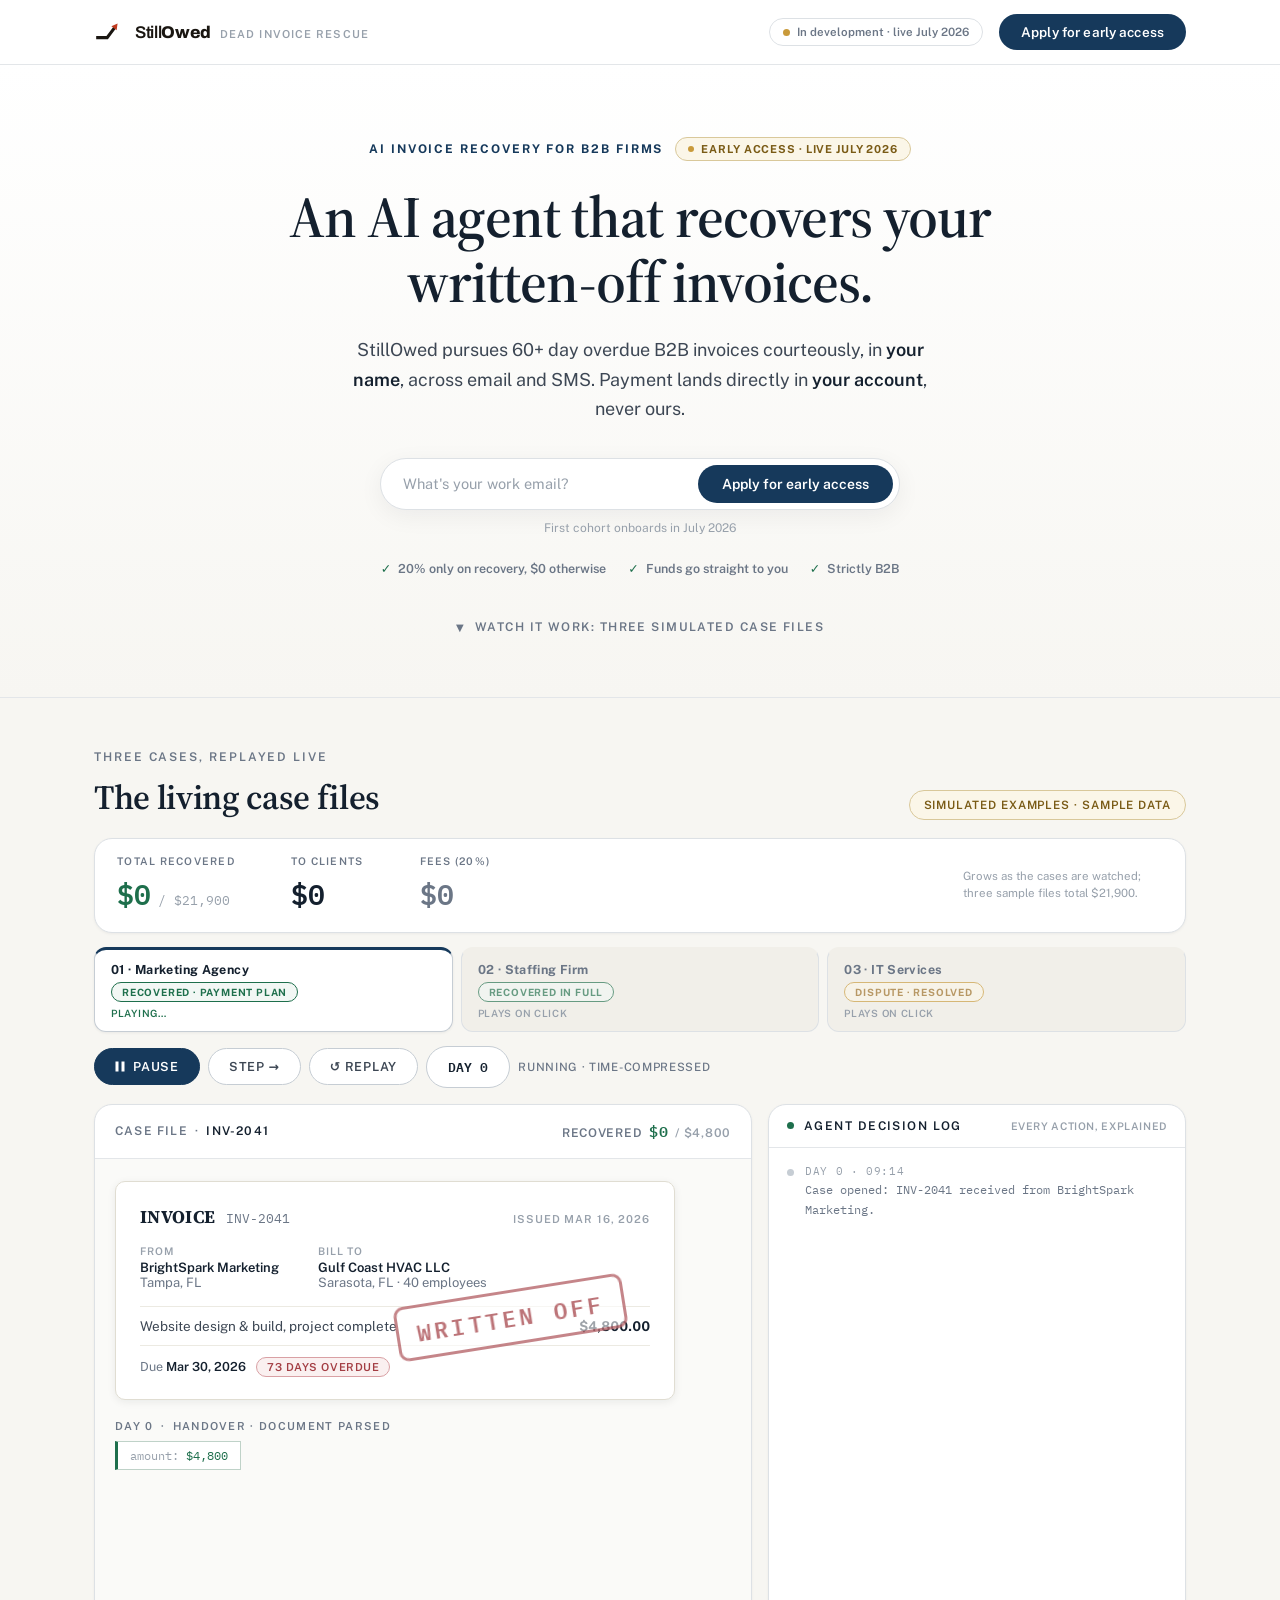
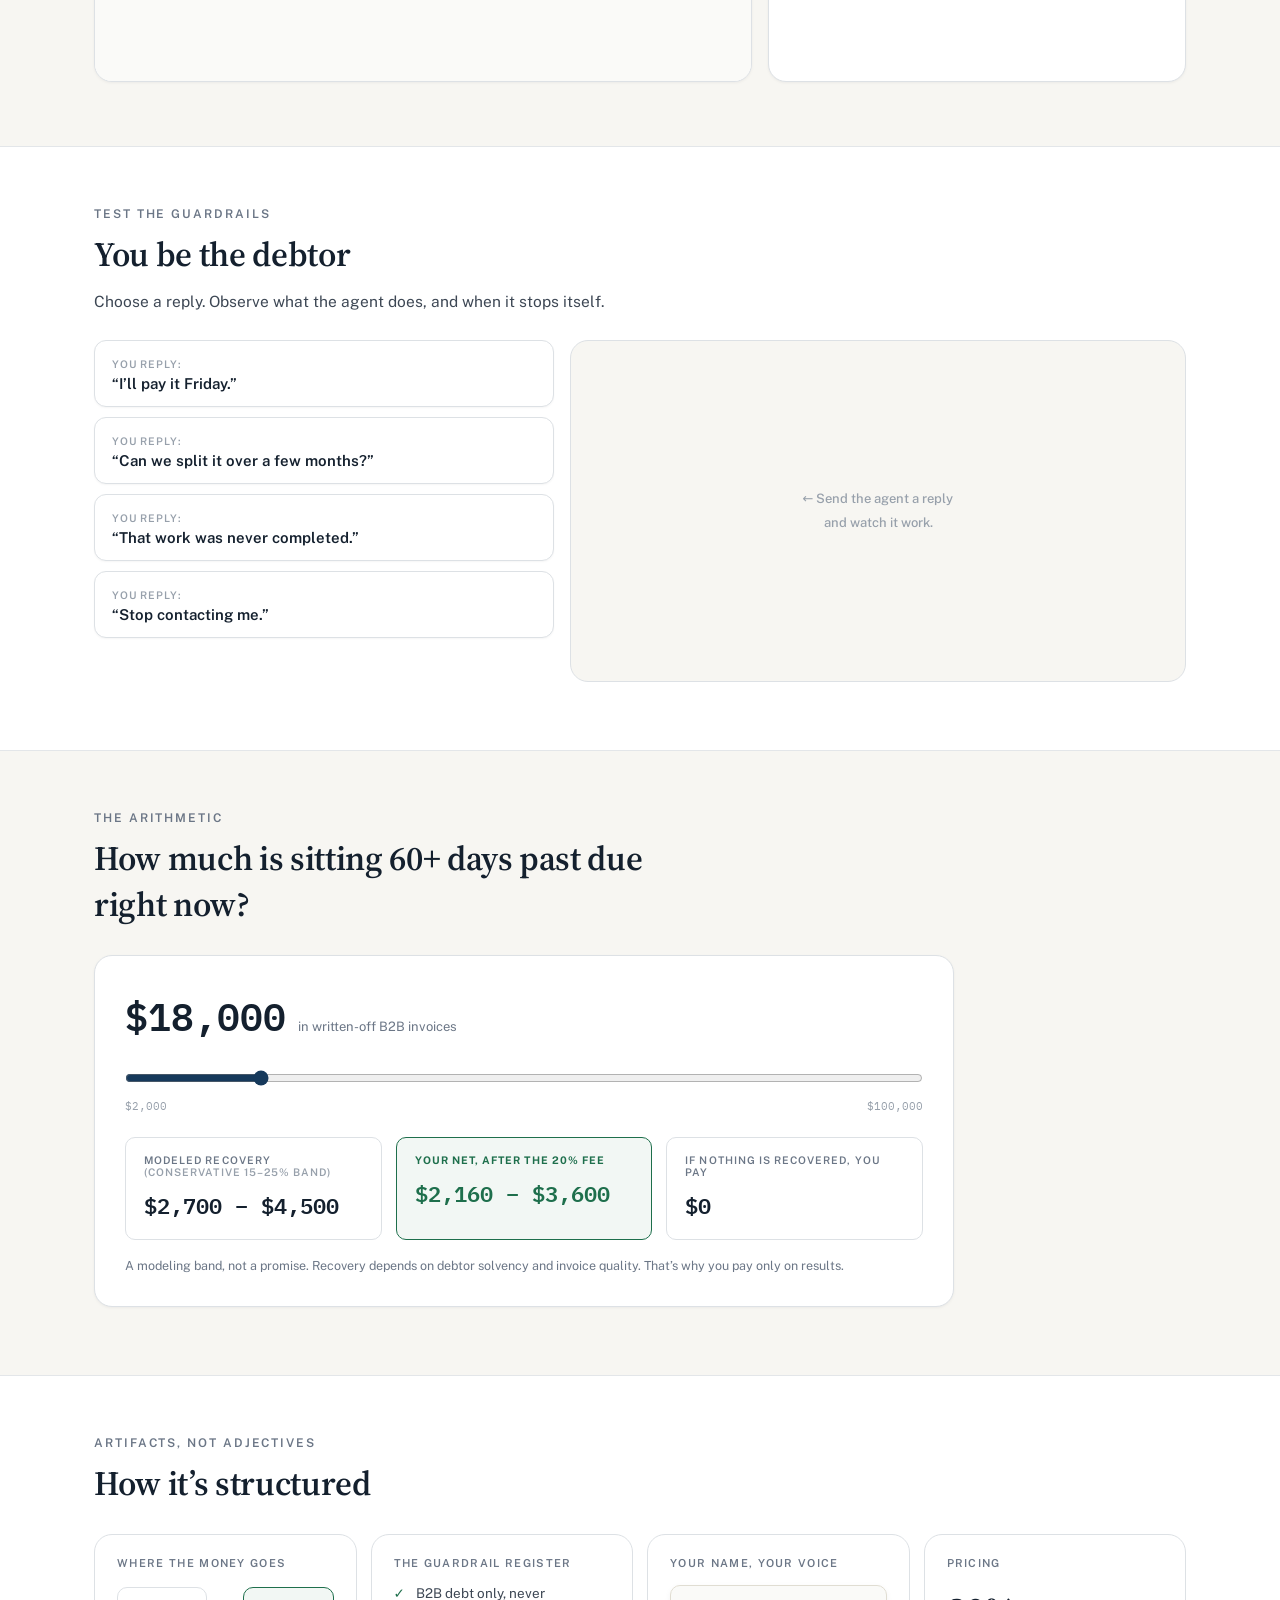
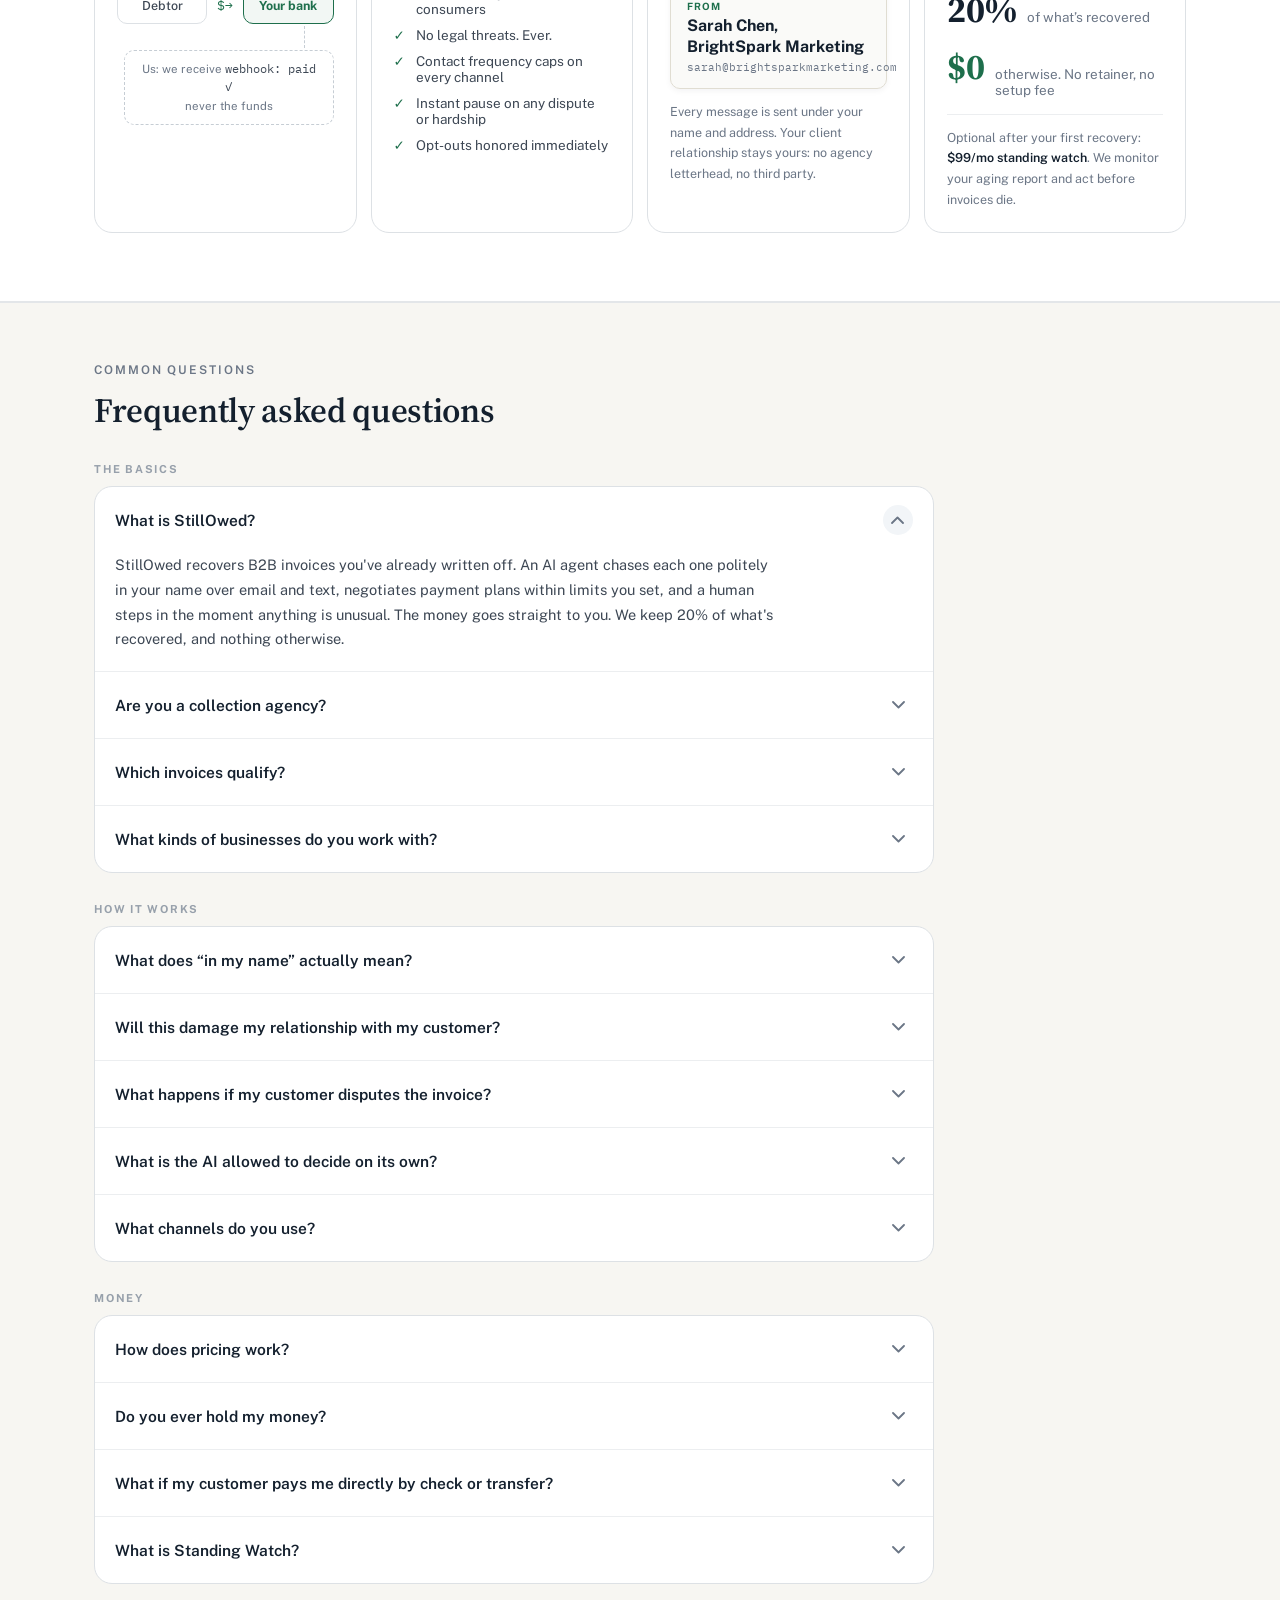
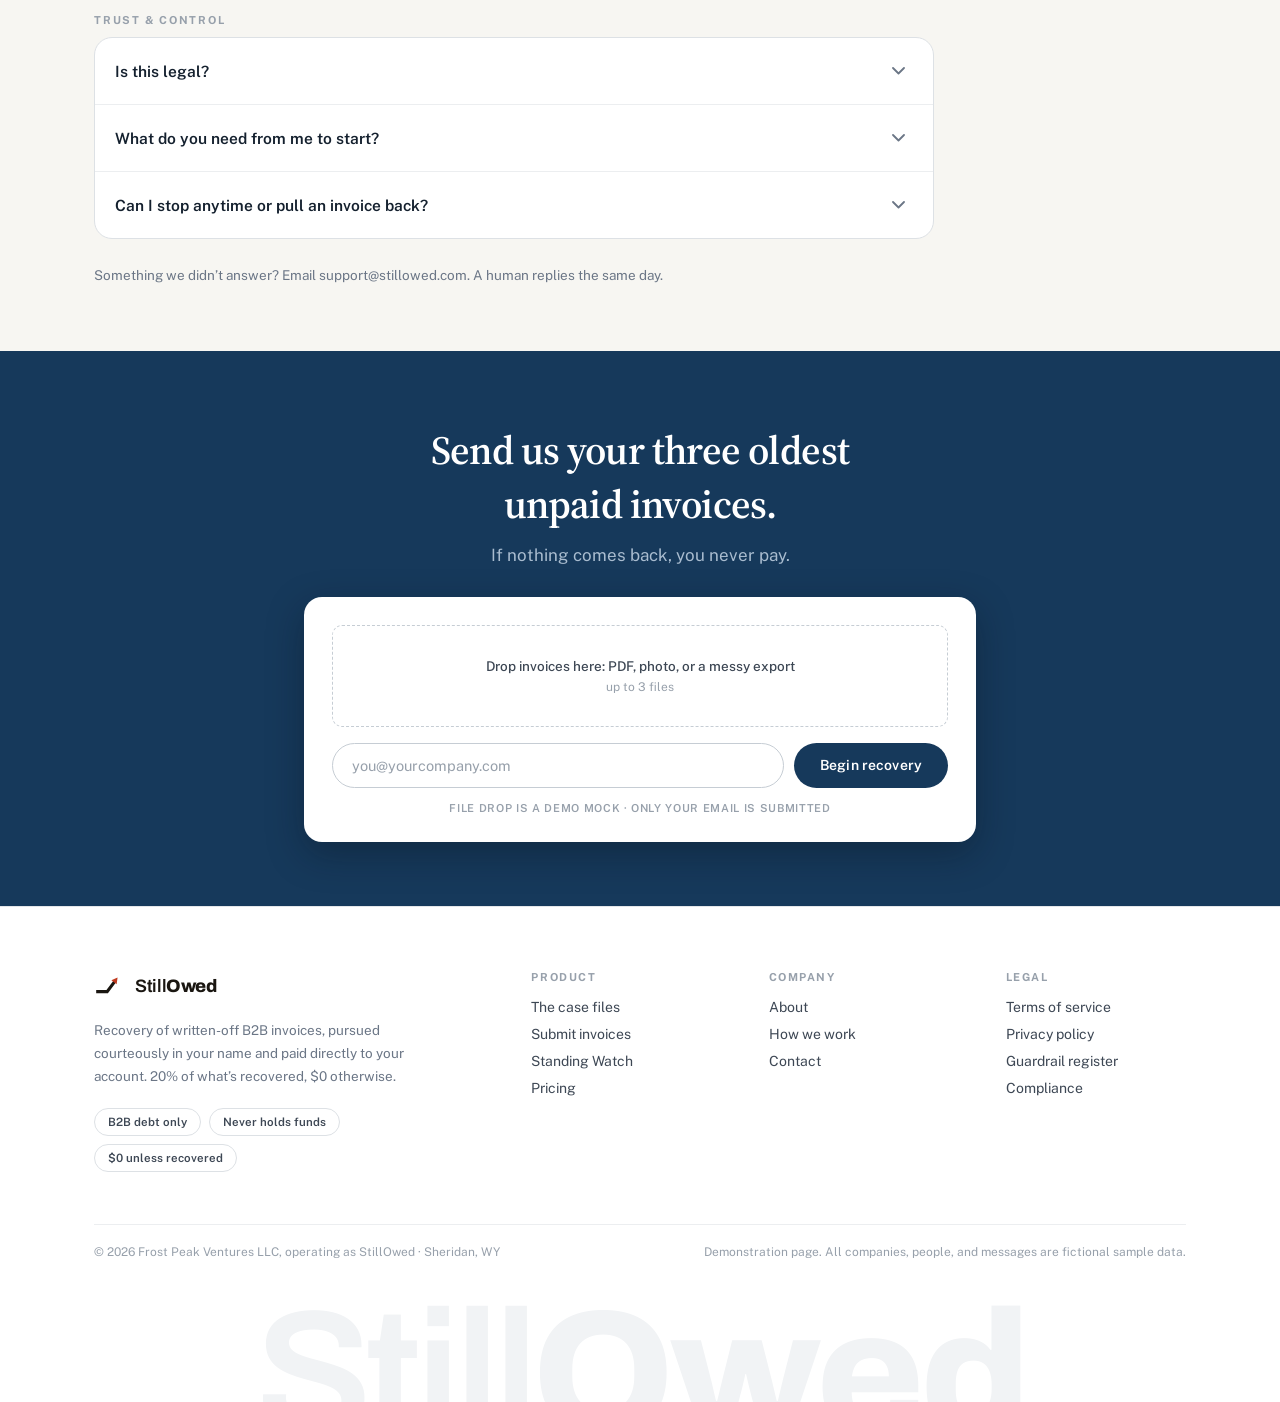
==== commit d35f27be: "Wire early-access forms to Formspree Hero capture and close-section intake now POST to the Formspree" ====
--- a/index.html
+++ b/index.html
@@ -63,11 +63,15 @@
     <h1>An AI agent that recovers your written-off invoices.</h1>
     <p class="hero-sub">StillOwed pursues 60+ day overdue B2B invoices courteously, in <strong>your name</strong>, across email and SMS. Payment lands directly in <strong>your account</strong>, never ours.</p>
     <div class="capture">
-      <div class="capture-pill">
-        <input type="email" placeholder="What's your work email?">
-        <button class="btn-primary" type="button">Apply for early access</button>
-      </div>
-      <div class="capture-note">First cohort onboards in July 2026 &middot; demo page, form not yet connected</div>
+      <form class="capture-pill js-ea-form" action="https://formspree.io/f/mjgdalkr" method="POST">
+        <input type="email" name="email" placeholder="What's your work email?" required aria-label="Work email">
+        <input type="hidden" name="source" value="hero">
+        <input type="hidden" name="_subject" value="StillOwed early access application">
+        <input type="text" name="_gotcha" style="display:none" tabindex="-1" autocomplete="off" aria-hidden="true">
+        <button class="btn-primary" type="submit">Apply for early access</button>
+      </form>
+      <div class="ea-error" hidden></div>
+      <div class="capture-note">First cohort onboards in July 2026</div>
     </div>
     <div class="proof-row">
       <span><span class="ck">&#10003;</span>20% only on recovery, $0 otherwise</span>
@@ -949,11 +953,15 @@
         <div class="dz-main">Drop invoices here: PDF, photo, or a messy export</div>
         <div class="dz-sub">up to 3 files</div>
       </div>
-      <div class="intake-row">
-        <input type="email" placeholder="you@yourcompany.com">
-        <button class="btn-primary" type="button">Begin recovery</button>
-      </div>
-      <div class="demo-note">DEMO ONLY &middot; NOTHING IS UPLOADED OR SENT FROM THIS PAGE</div>
+      <form class="intake-row js-ea-form" action="https://formspree.io/f/mjgdalkr" method="POST">
+        <input type="email" name="email" placeholder="you@yourcompany.com" required aria-label="Work email">
+        <input type="hidden" name="source" value="close">
+        <input type="hidden" name="_subject" value="StillOwed early access application">
+        <input type="text" name="_gotcha" style="display:none" tabindex="-1" autocomplete="off" aria-hidden="true">
+        <button class="btn-primary" type="submit">Begin recovery</button>
+      </form>
+      <div class="ea-error" hidden></div>
+      <div class="demo-note">FILE DROP IS A DEMO MOCK &middot; ONLY YOUR EMAIL IS SUBMITTED</div>
     </div>
   </div>
 </section>
--- a/assets/site.css
+++ b/assets/site.css
@@ -133,6 +133,21 @@
 }
 .capture-pill .btn-primary { font-size: 14px; padding: 11px 24px; white-space: nowrap; letter-spacing: normal; }
 .capture-note { margin-top: 11px; font-size: 12px; color: var(--faint); }
+.btn-primary:disabled { opacity: 0.6; cursor: default; }
+.btn-primary:disabled:hover { background: var(--navy); }
+.capture-success {
+  display: flex; align-items: center; justify-content: center; gap: 9px;
+  background: var(--green-bg); border: 1px solid var(--green); border-radius: 999px;
+  padding: 16px 24px; font-size: 14.5px; font-weight: 600; color: var(--green);
+  animation: popIn 0.4s ease both;
+}
+.intake-success {
+  display: flex; align-items: center; gap: 9px; margin-top: 16px;
+  background: var(--green-bg); border: 1px solid var(--green); border-radius: 999px;
+  padding: 14px 20px; font-size: 14px; font-weight: 600; color: var(--green);
+  animation: popIn 0.4s ease both;
+}
+.ea-error { margin-top: 10px; font-size: 12.5px; color: var(--red); }
 .proof-row {
   margin-top: 26px; display: flex; align-items: center; justify-content: center;
   gap: 8px 22px; flex-wrap: wrap; font-size: 12.5px; font-weight: 600; color: var(--muted);
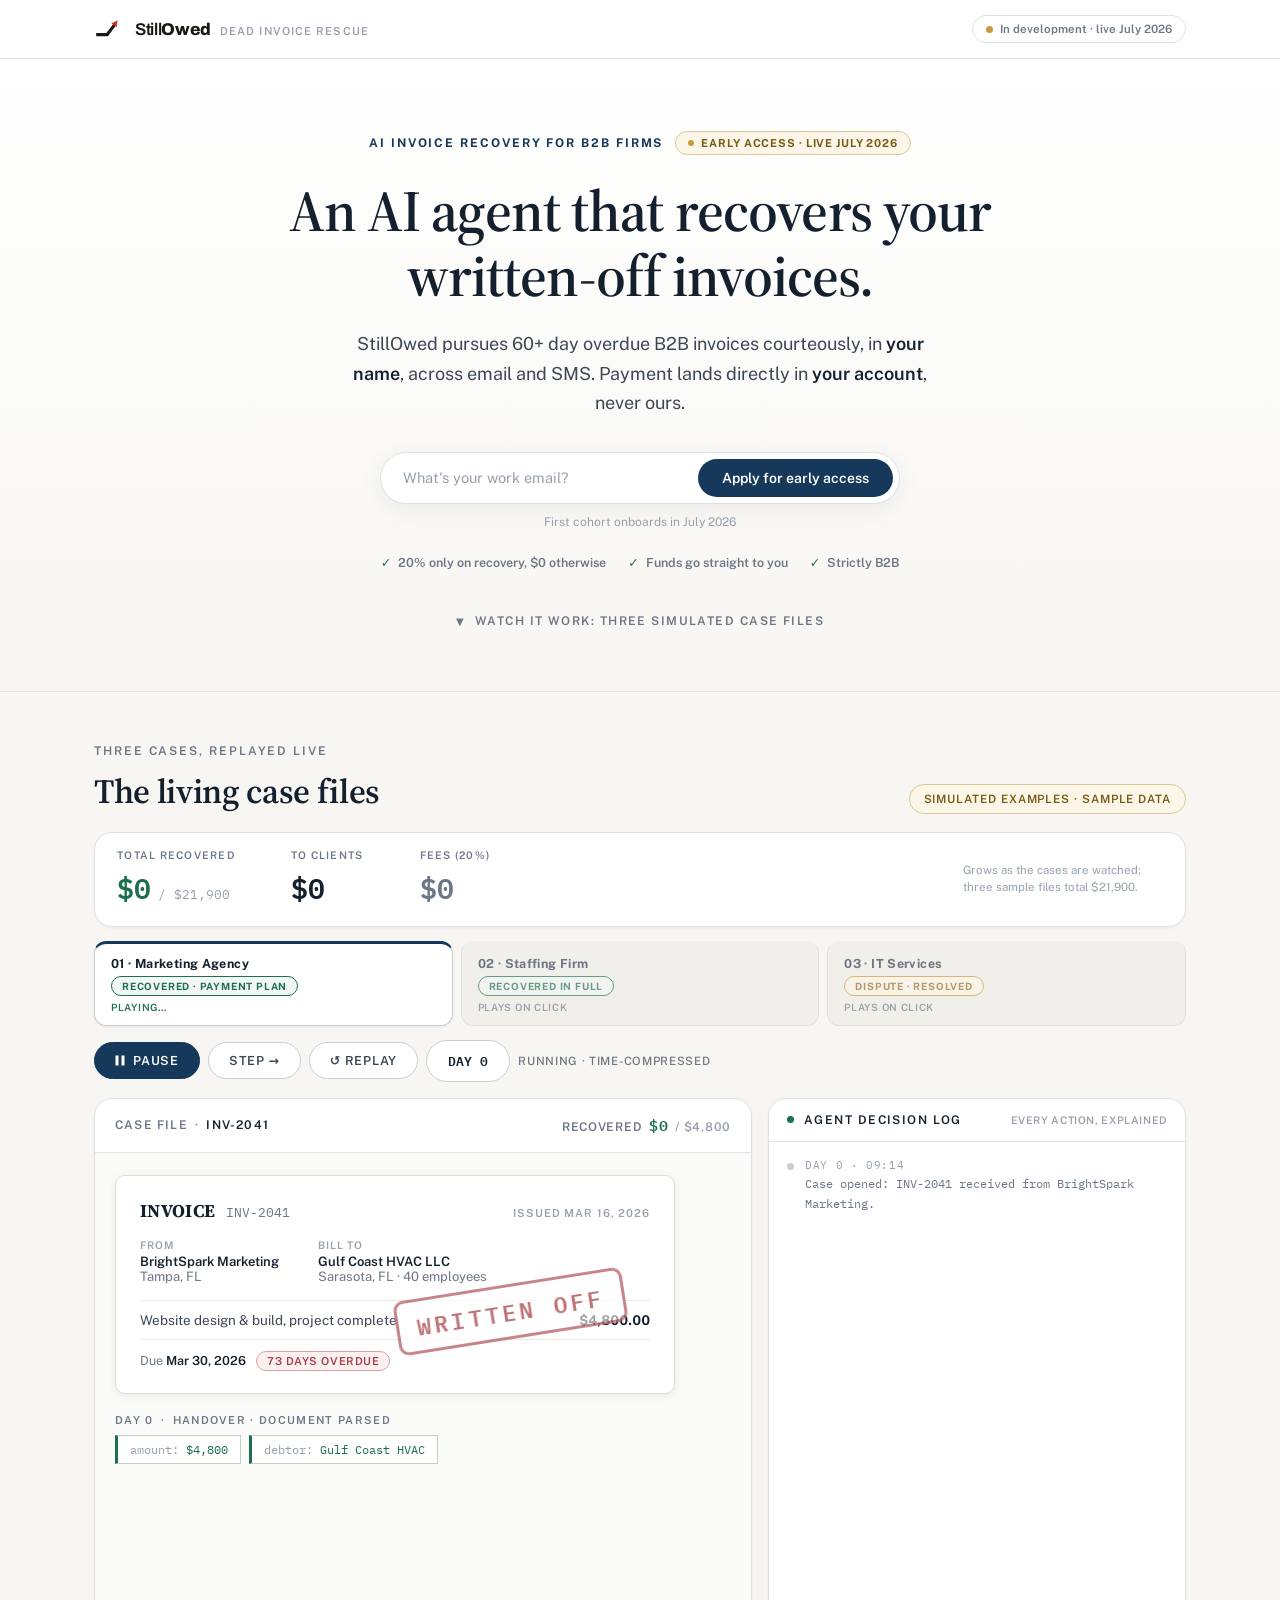
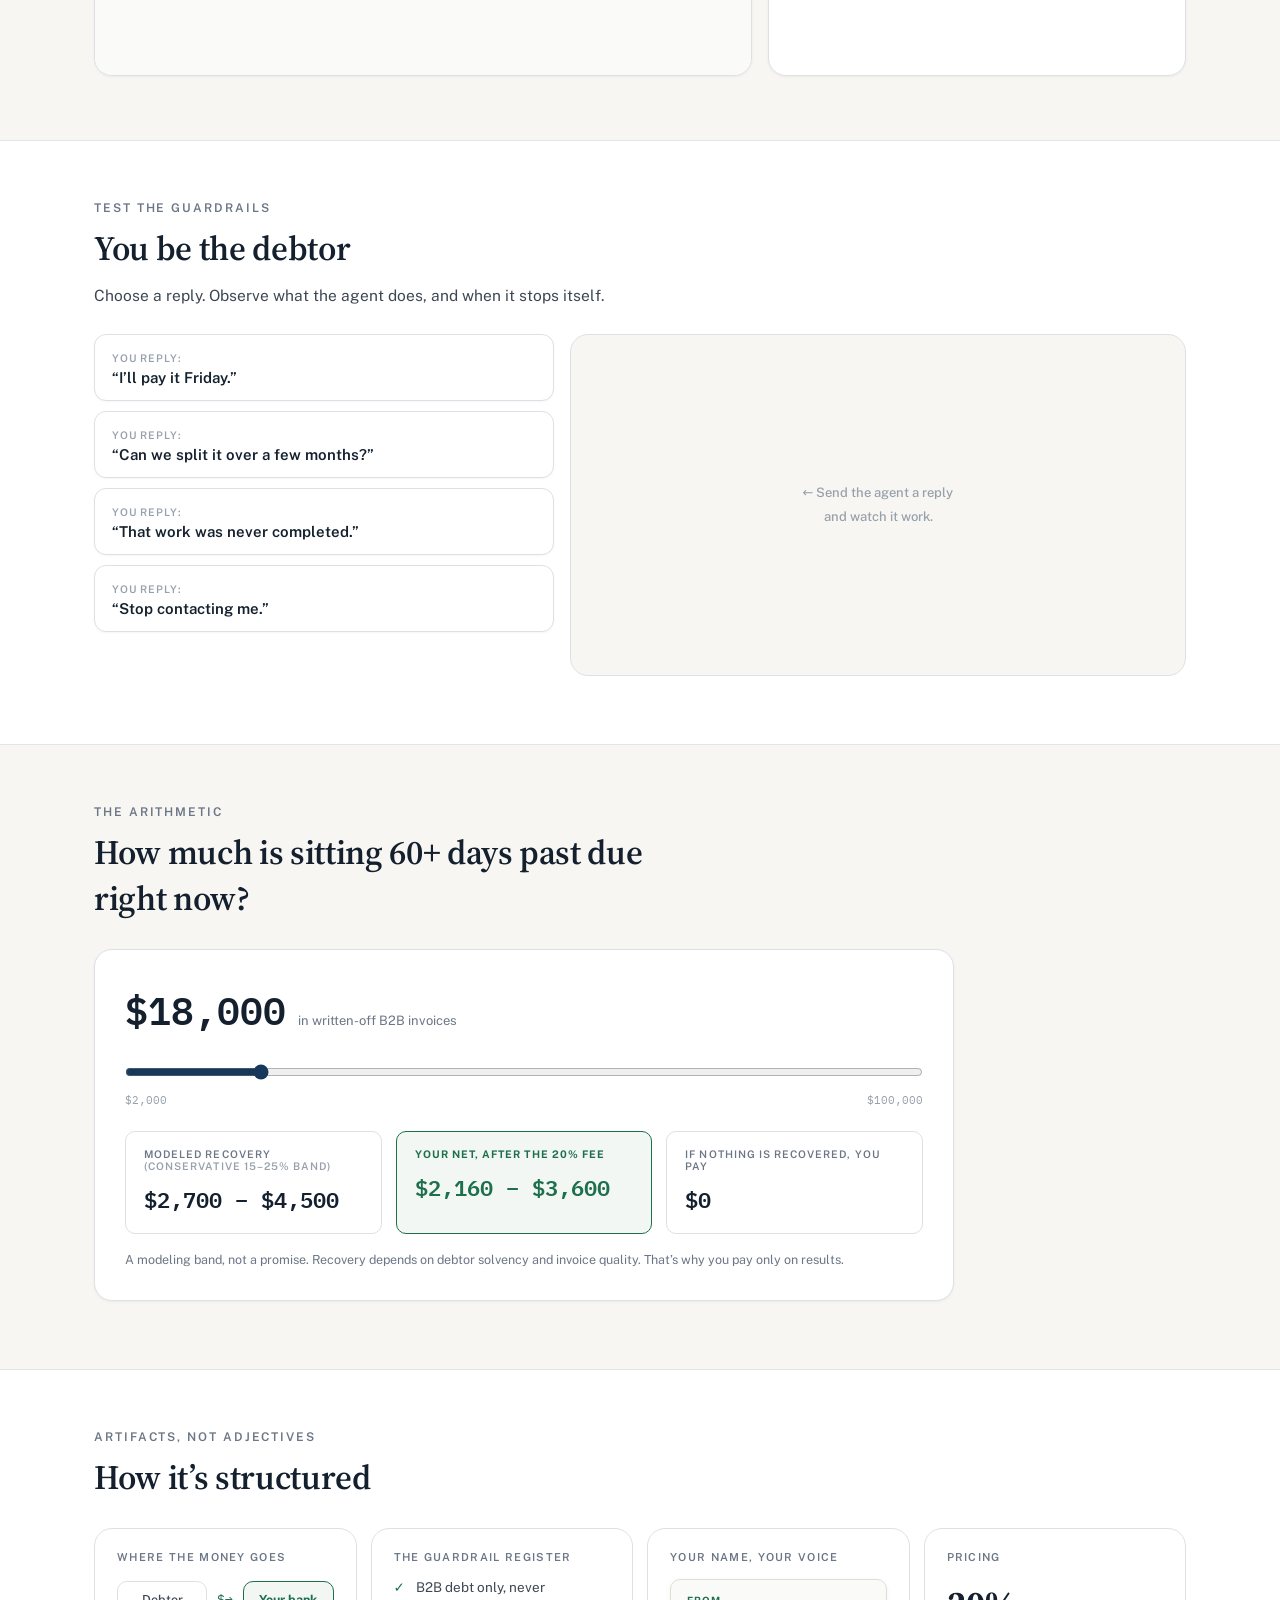
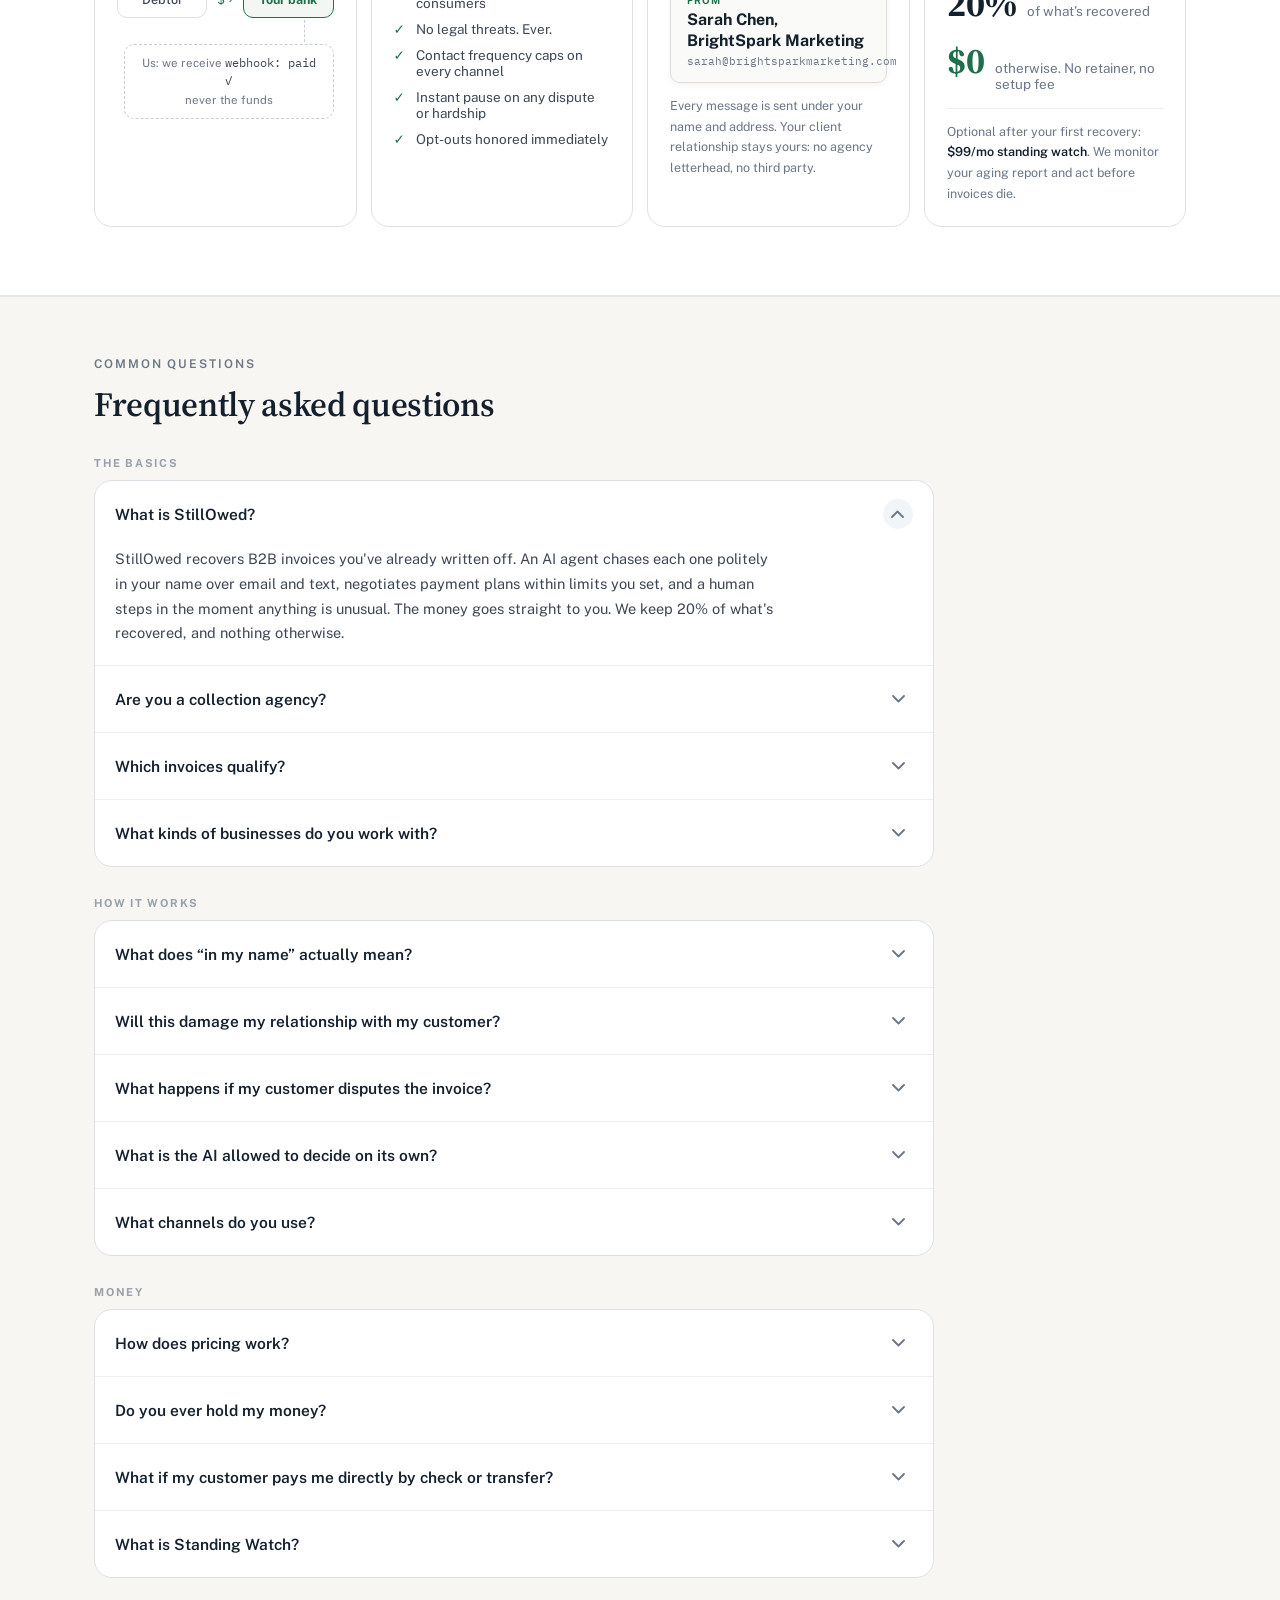
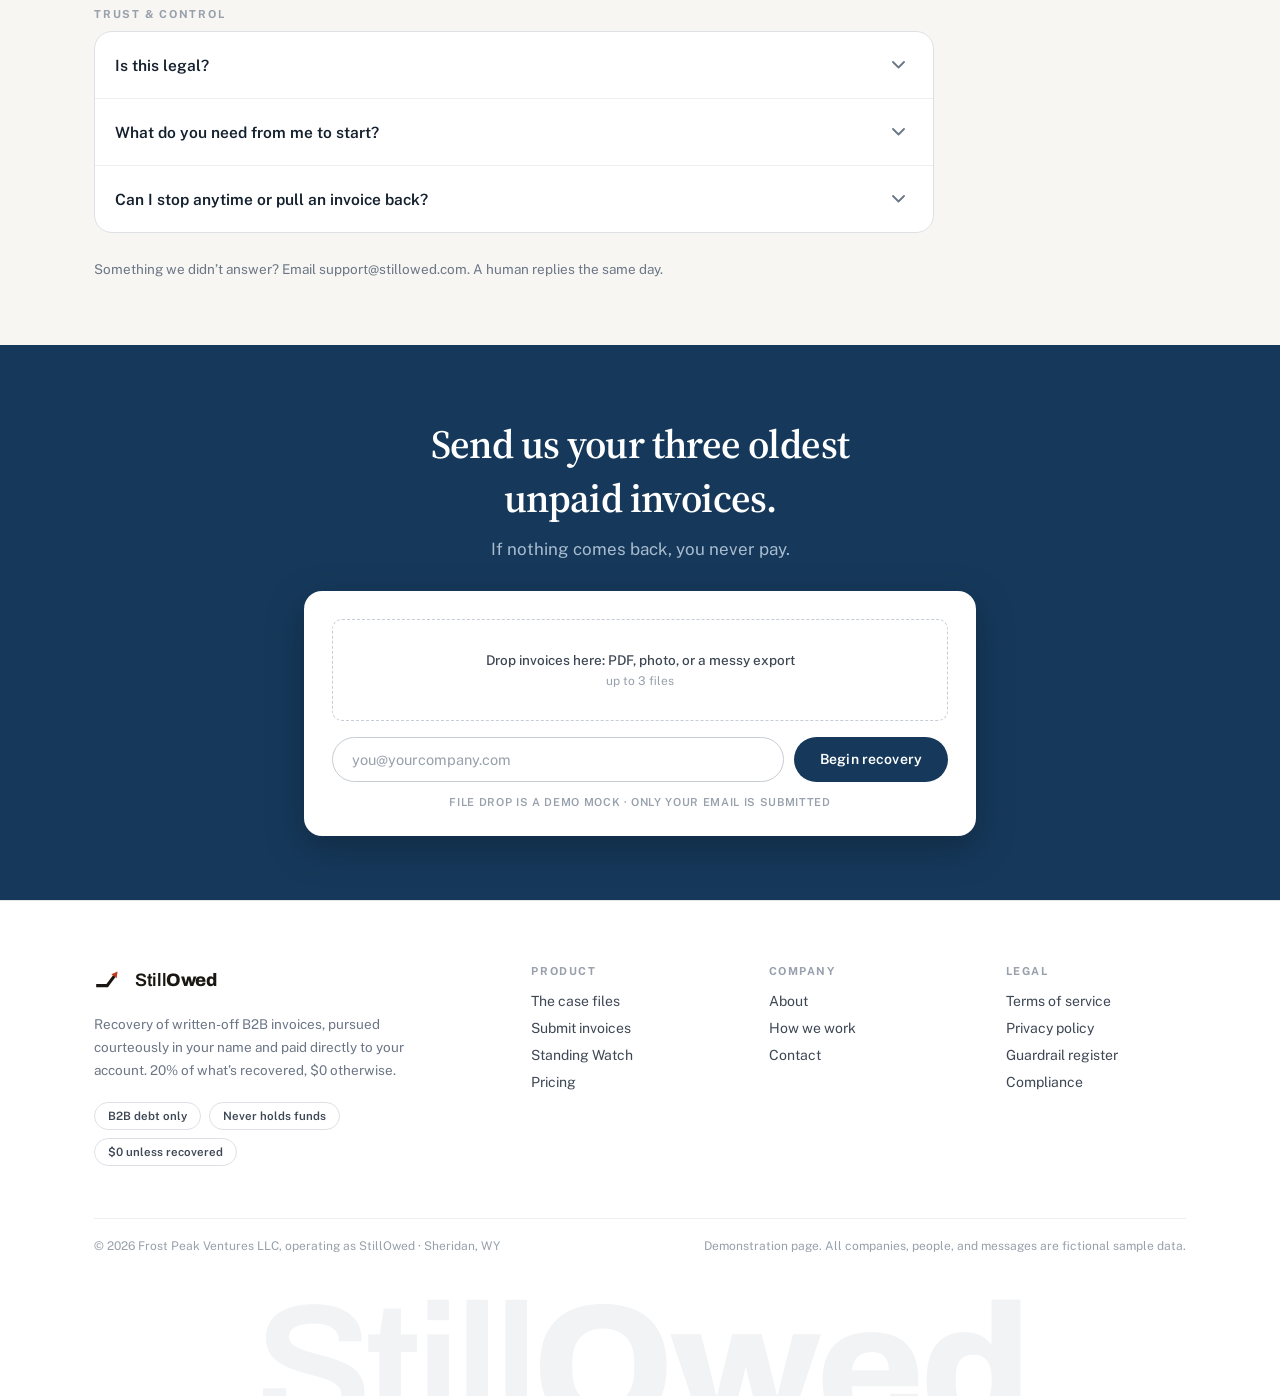
==== commit 0cd42b44: "Remove header CTA button The hero capture form is the single early-access entry point; the header ke" ====
--- a/index.html
+++ b/index.html
@@ -49,7 +49,6 @@
     </div>
     <span class="spacer"></span>
     <div class="dev-chip"><span class="dot amber pulse"></span><span>In development &middot; live July 2026</span></div>
-    <a class="btn-primary" href="#contact">Apply for early access</a>
   </div>
 </header>
 
@@ -70,7 +69,7 @@
         <input type="text" name="_gotcha" style="display:none" tabindex="-1" autocomplete="off" aria-hidden="true">
         <button class="btn-primary" type="submit">Apply for early access</button>
       </form>
-      <div class="ea-error" hidden></div>
+      <div class="ea-error" role="alert" hidden></div>
       <div class="capture-note">First cohort onboards in July 2026</div>
     </div>
     <div class="proof-row">
@@ -960,7 +959,7 @@
         <input type="text" name="_gotcha" style="display:none" tabindex="-1" autocomplete="off" aria-hidden="true">
         <button class="btn-primary" type="submit">Begin recovery</button>
       </form>
-      <div class="ea-error" hidden></div>
+      <div class="ea-error" role="alert" hidden></div>
       <div class="demo-note">FILE DROP IS A DEMO MOCK &middot; ONLY YOUR EMAIL IS SUBMITTED</div>
     </div>
   </div>
--- a/assets/site.css
+++ b/assets/site.css
@@ -147,6 +147,7 @@
   padding: 14px 20px; font-size: 14px; font-weight: 600; color: var(--green);
   animation: popIn 0.4s ease both;
 }
+.capture-success:focus, .intake-success:focus { outline: none; }
 .ea-error { margin-top: 10px; font-size: 12.5px; color: var(--red); }
 .proof-row {
   margin-top: 26px; display: flex; align-items: center; justify-content: center;
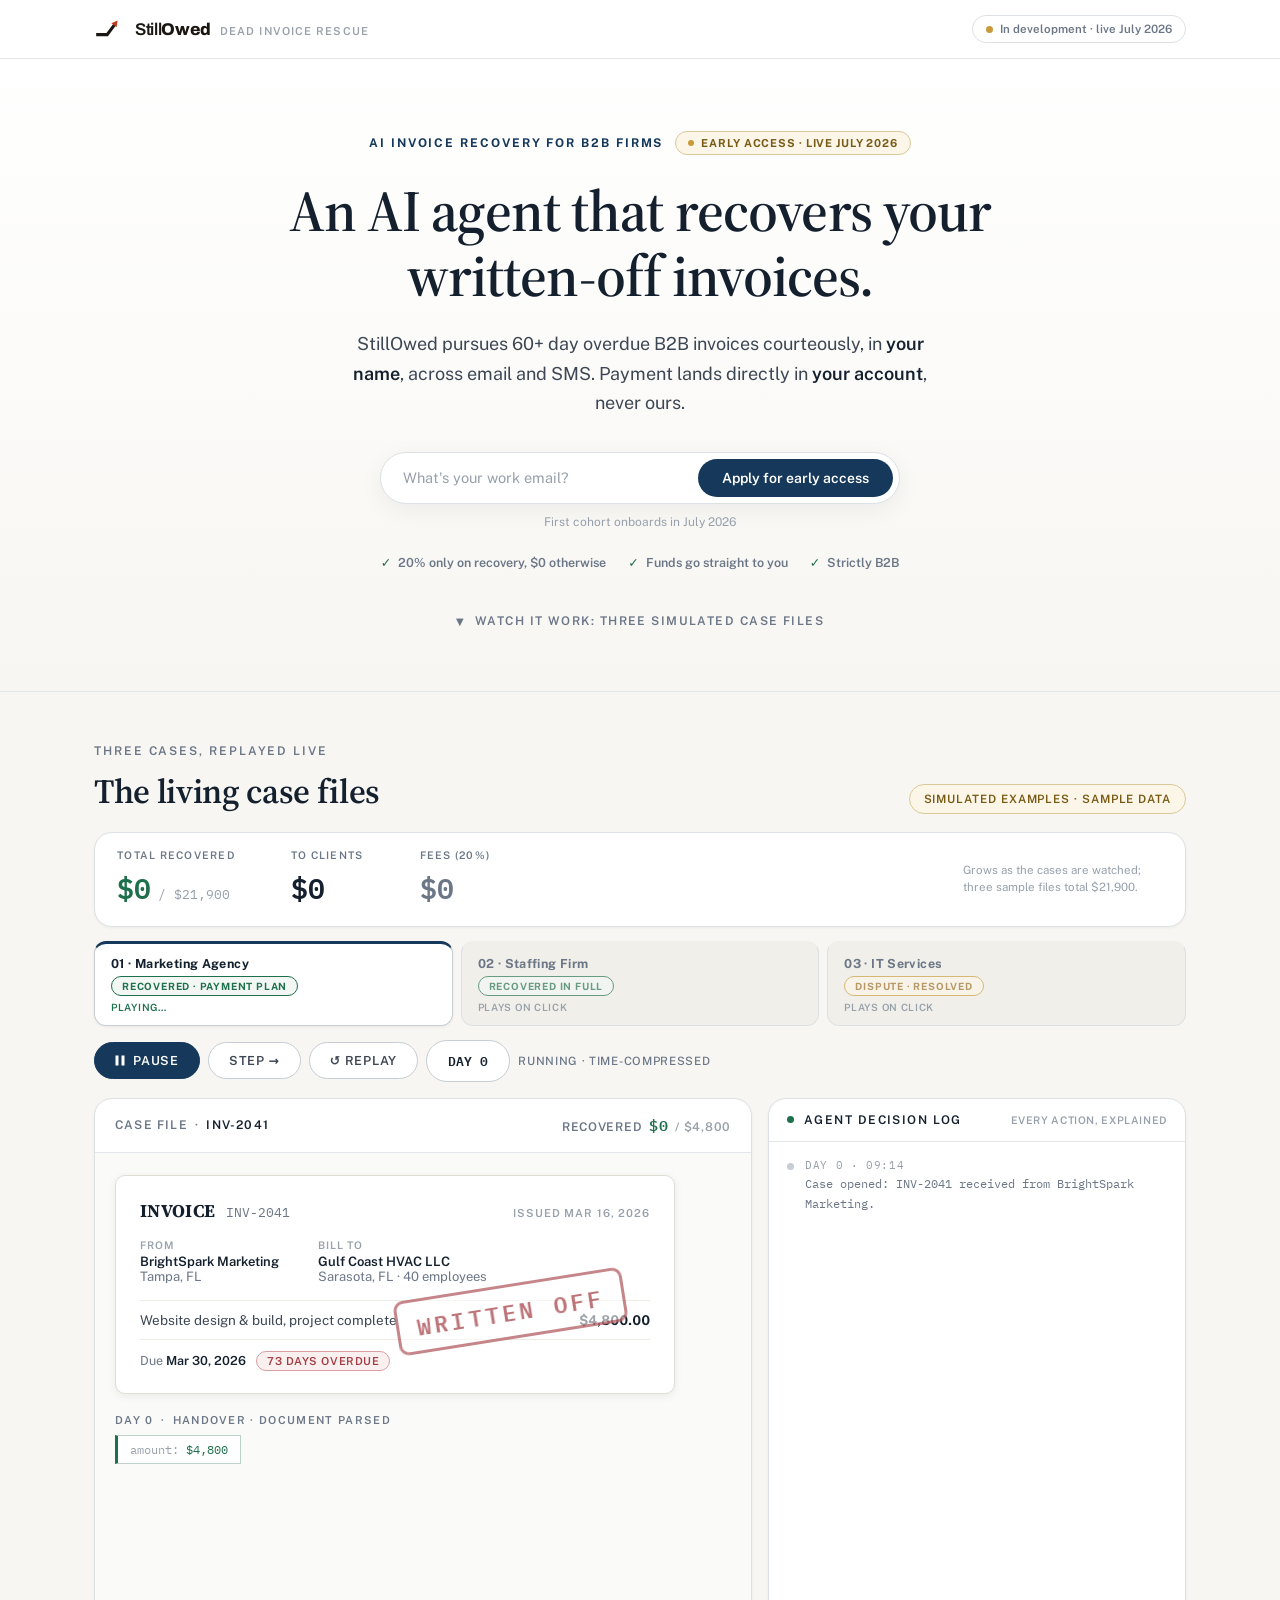
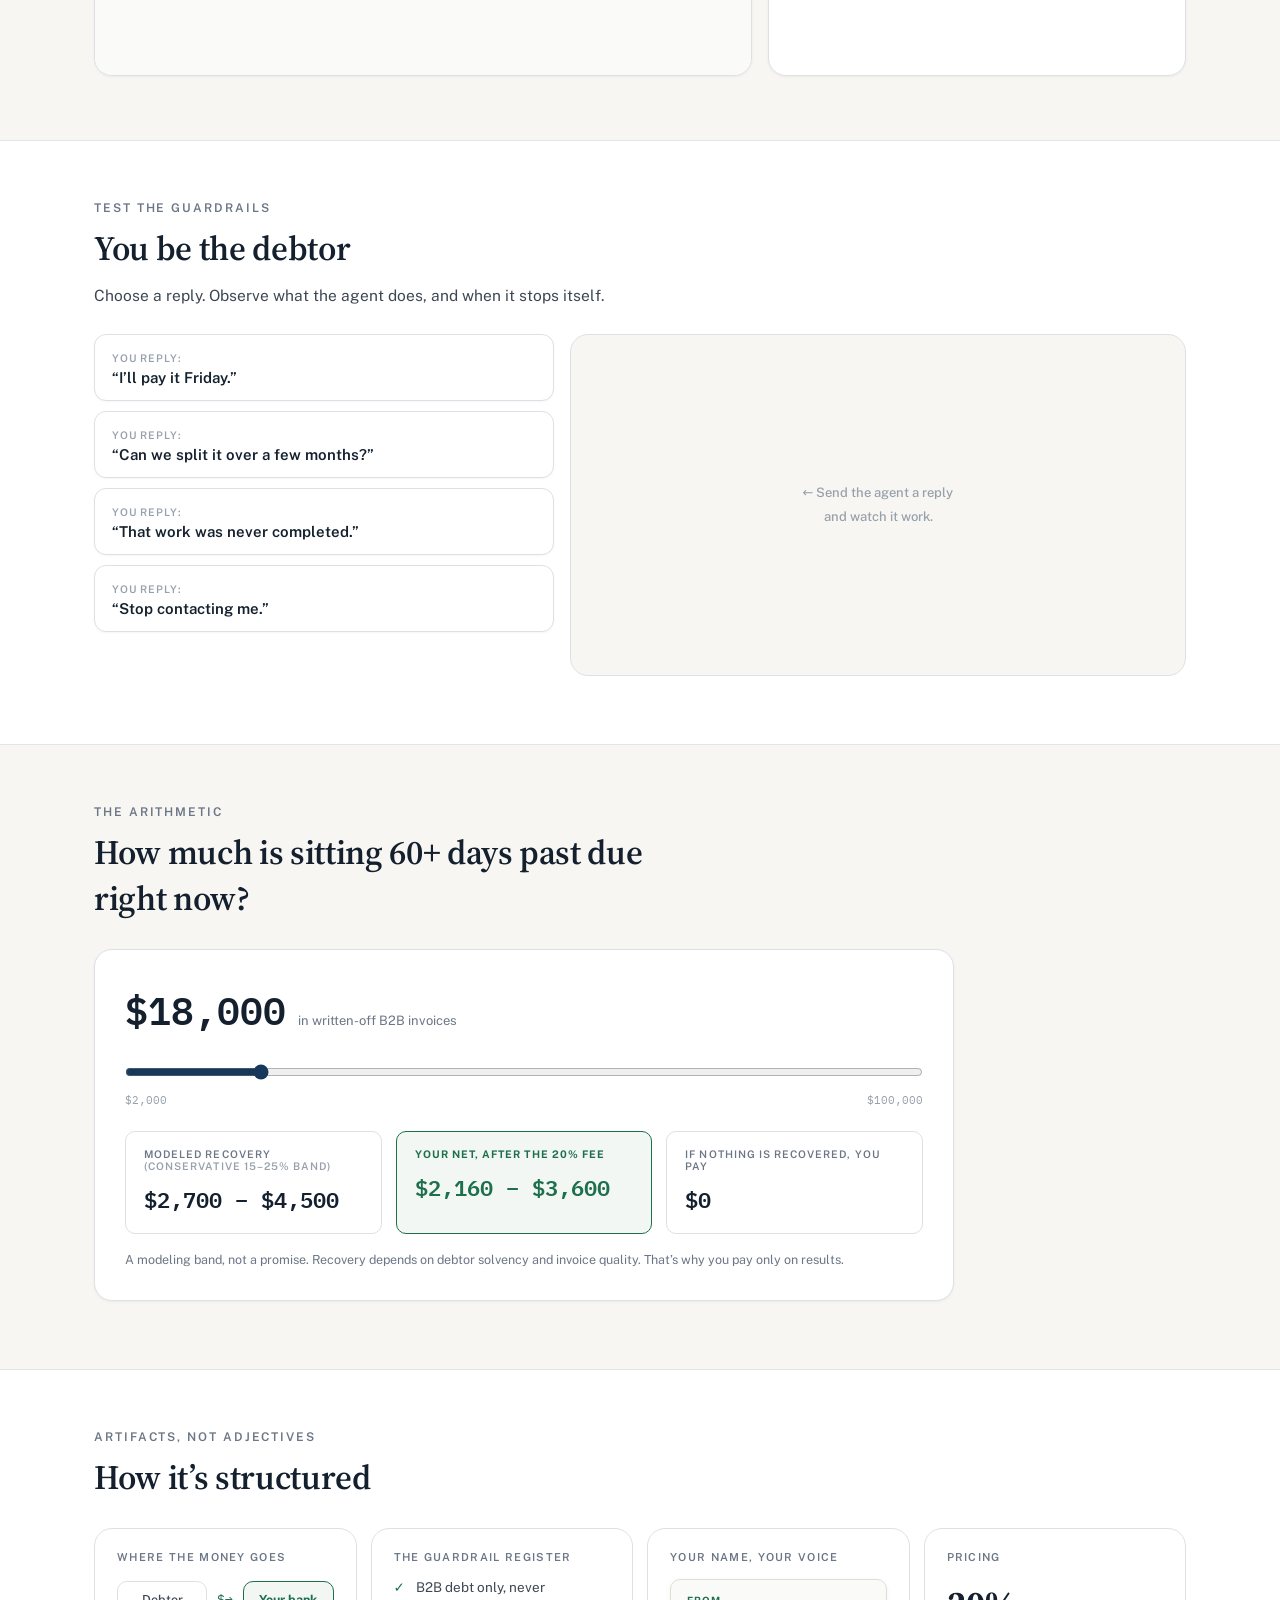
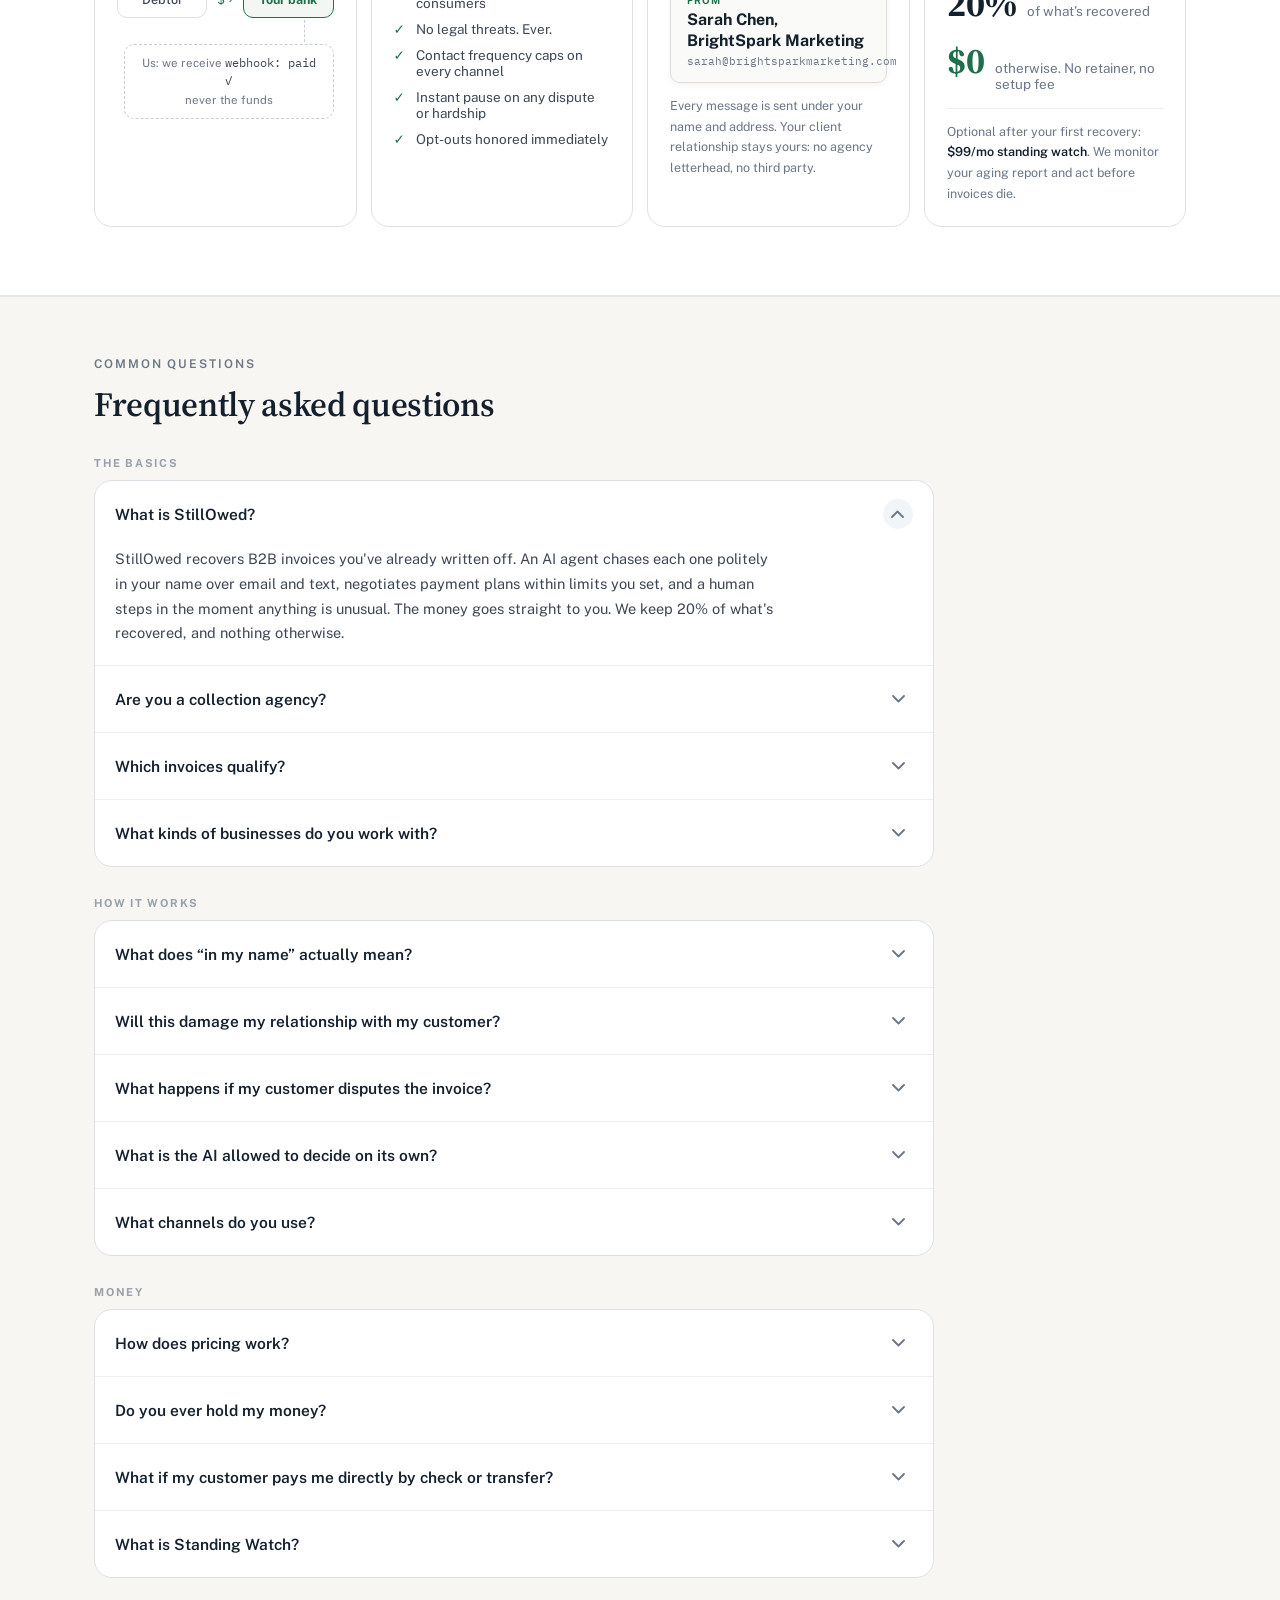
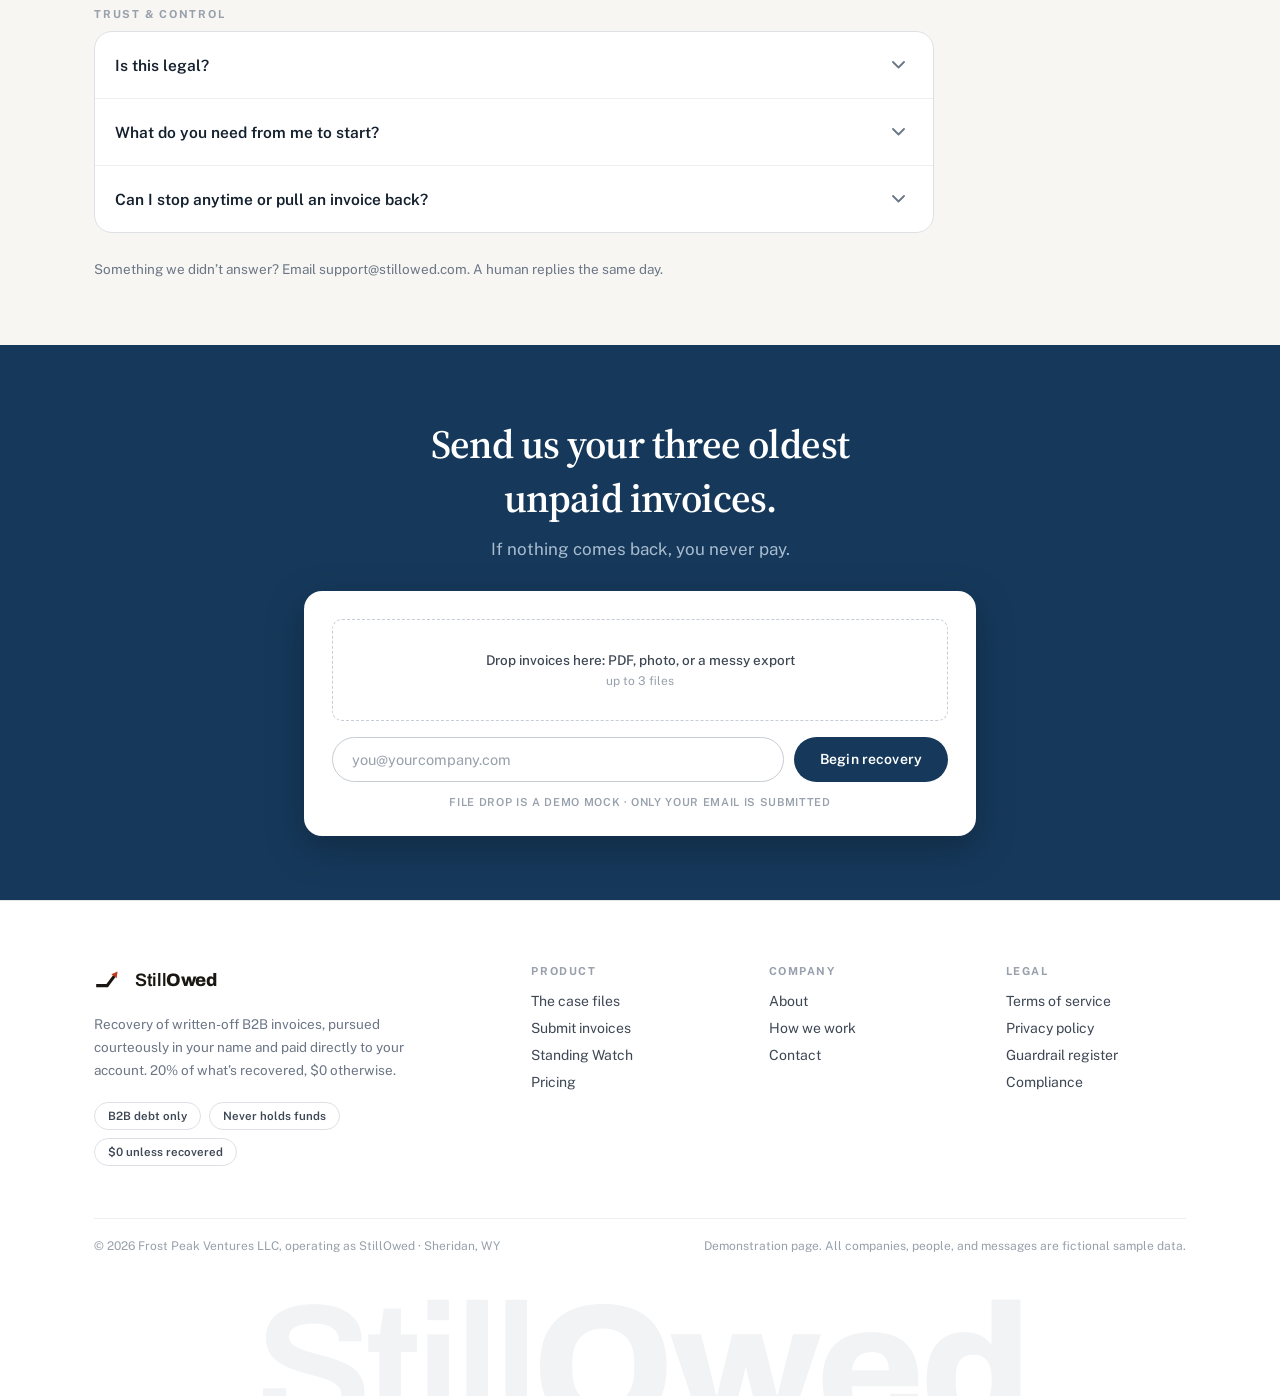
==== commit 94b165d6: "Add contact page, wire footer Contact link contact.html presents support@stillowed.com with a mailto" ====
--- a/index.html
+++ b/index.html
@@ -998,7 +998,7 @@
         <div class="foot-links">
           <span>About</span>
           <span>How we work</span>
-          <span>Contact</span>
+          <a href="contact.html">Contact</a>
         </div>
       </div>
 
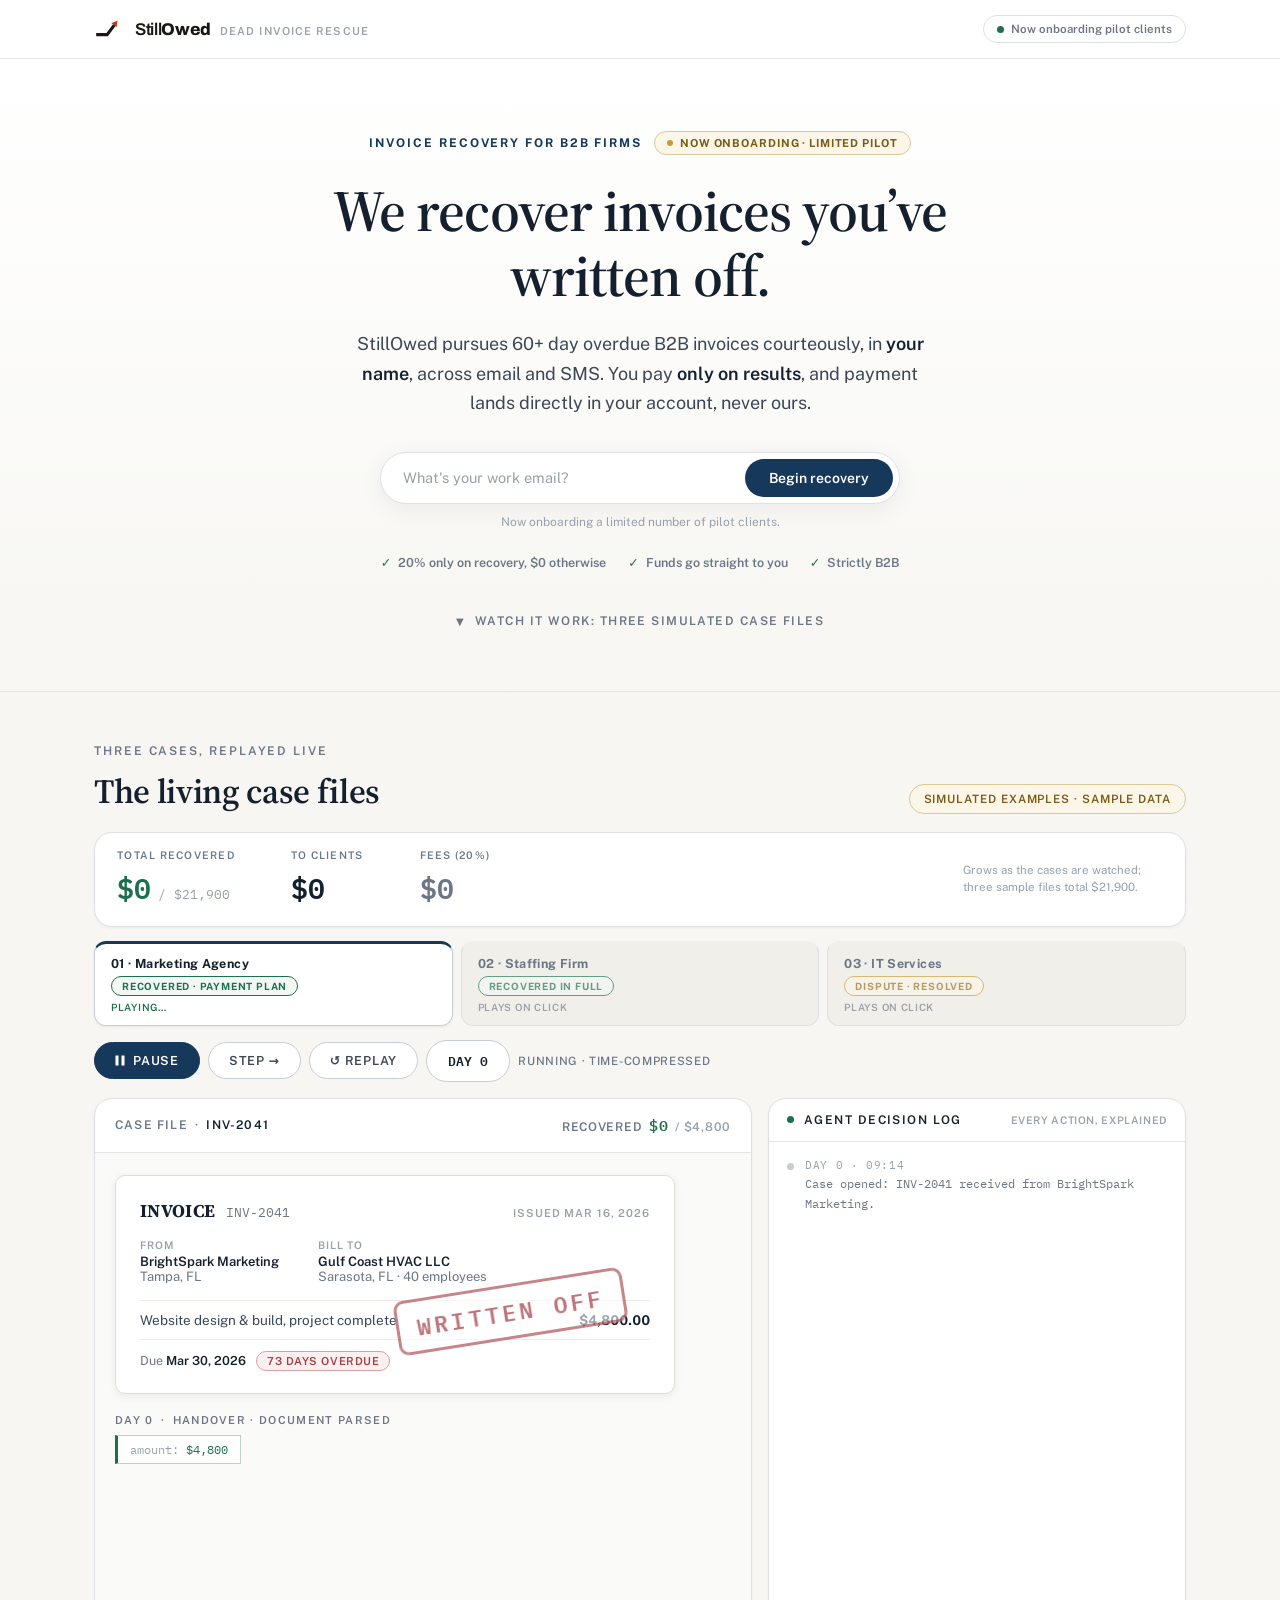
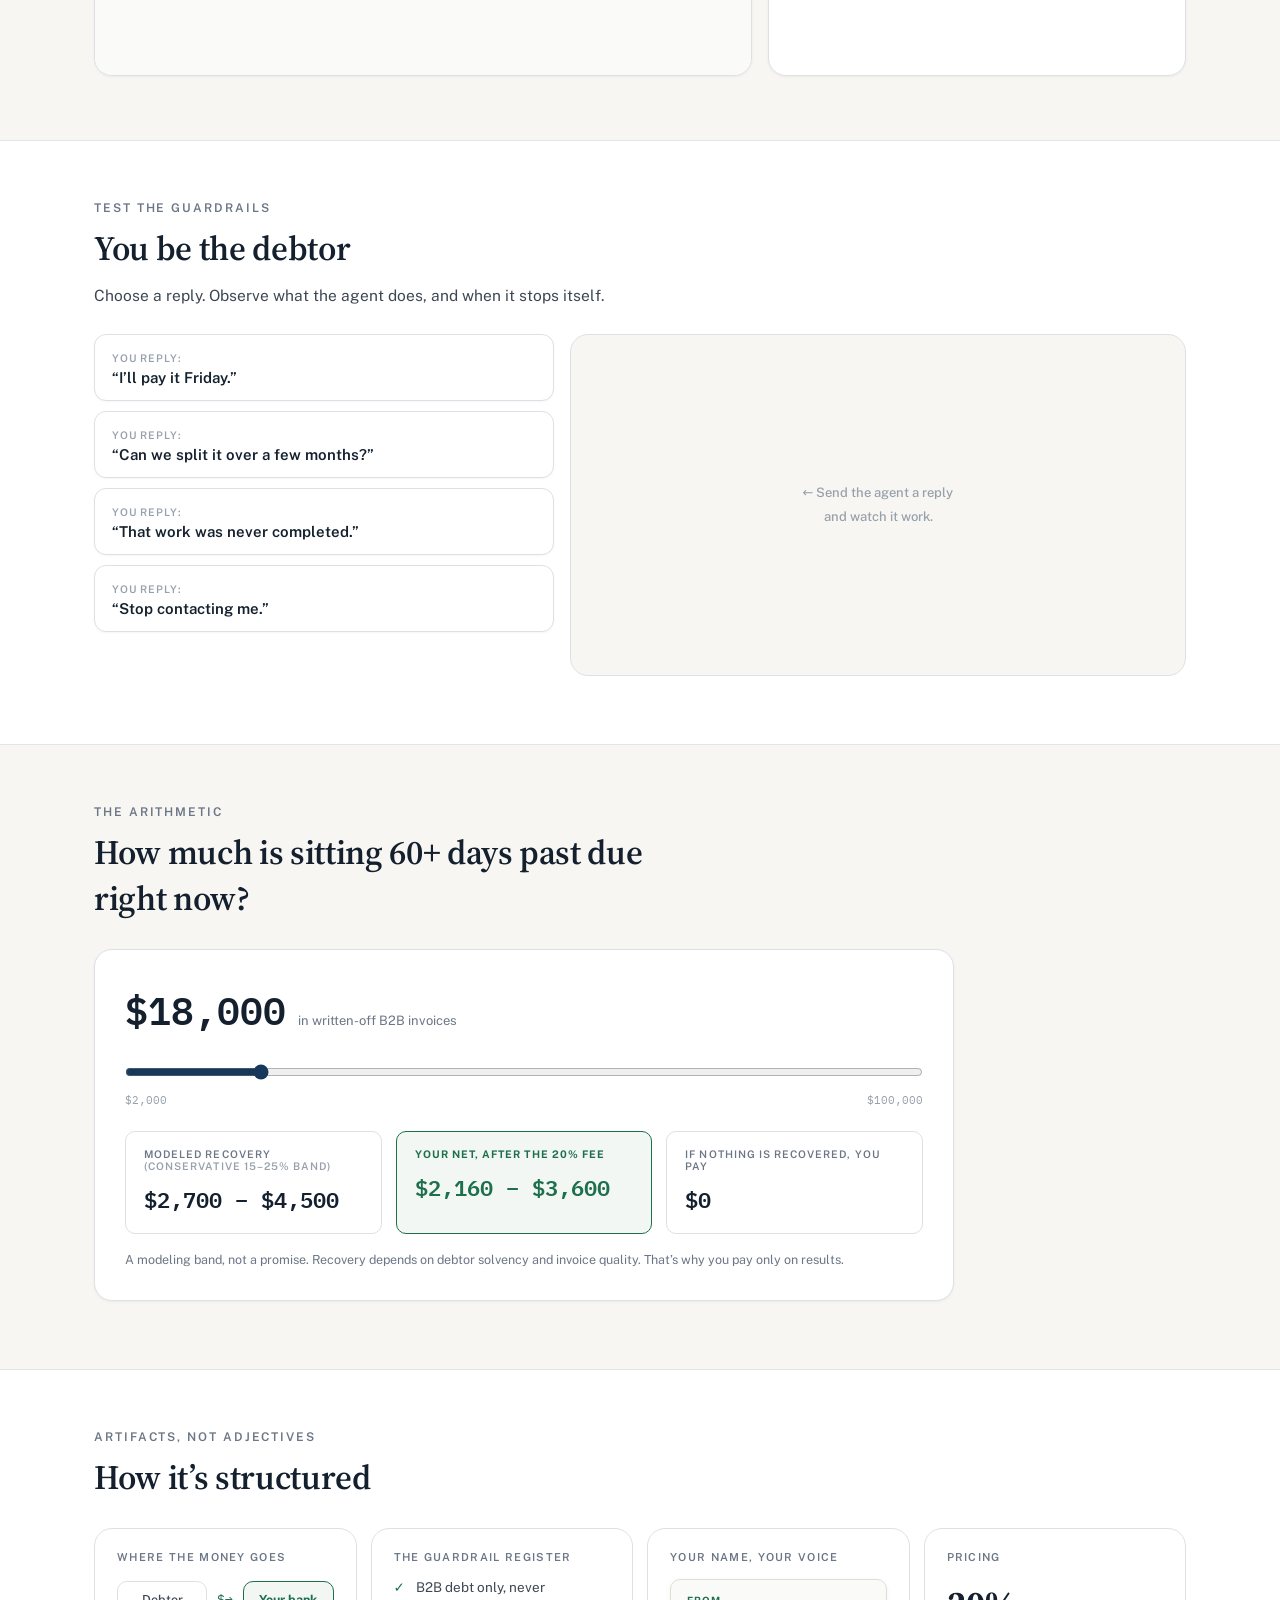
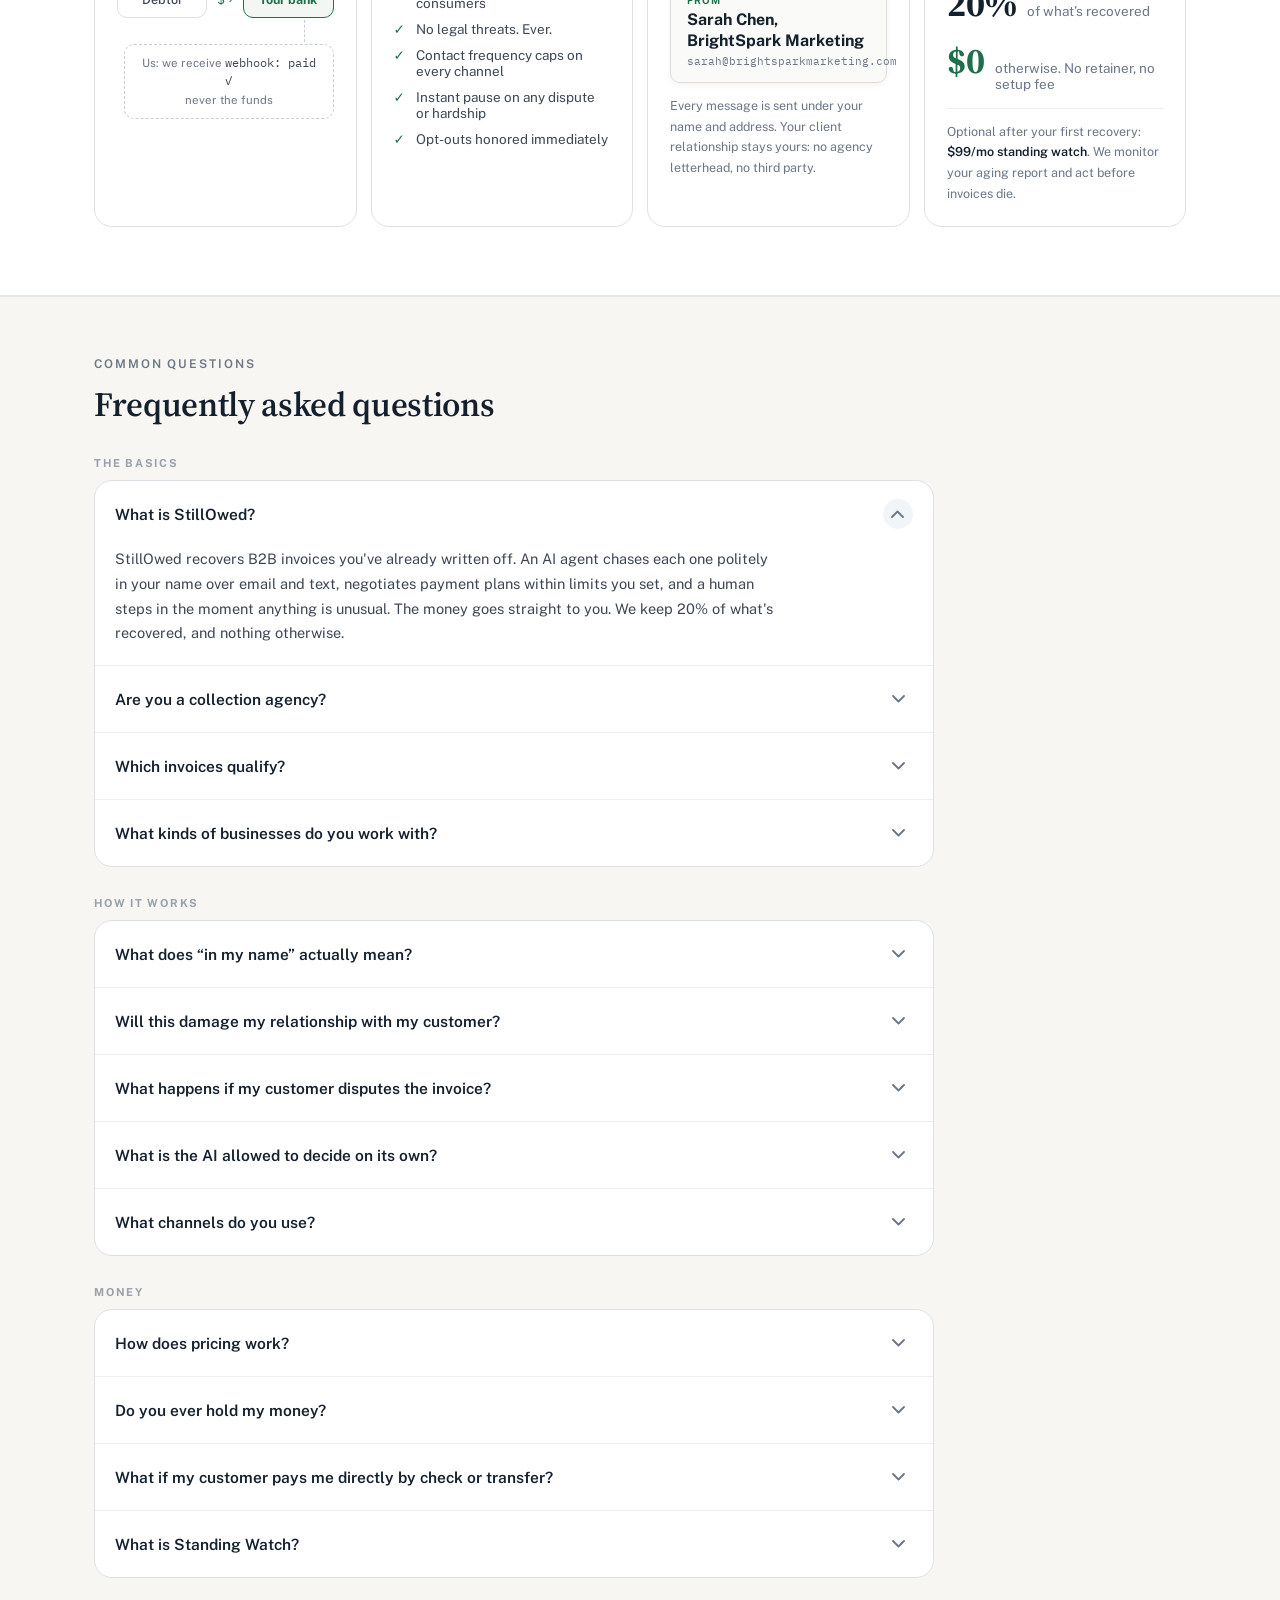
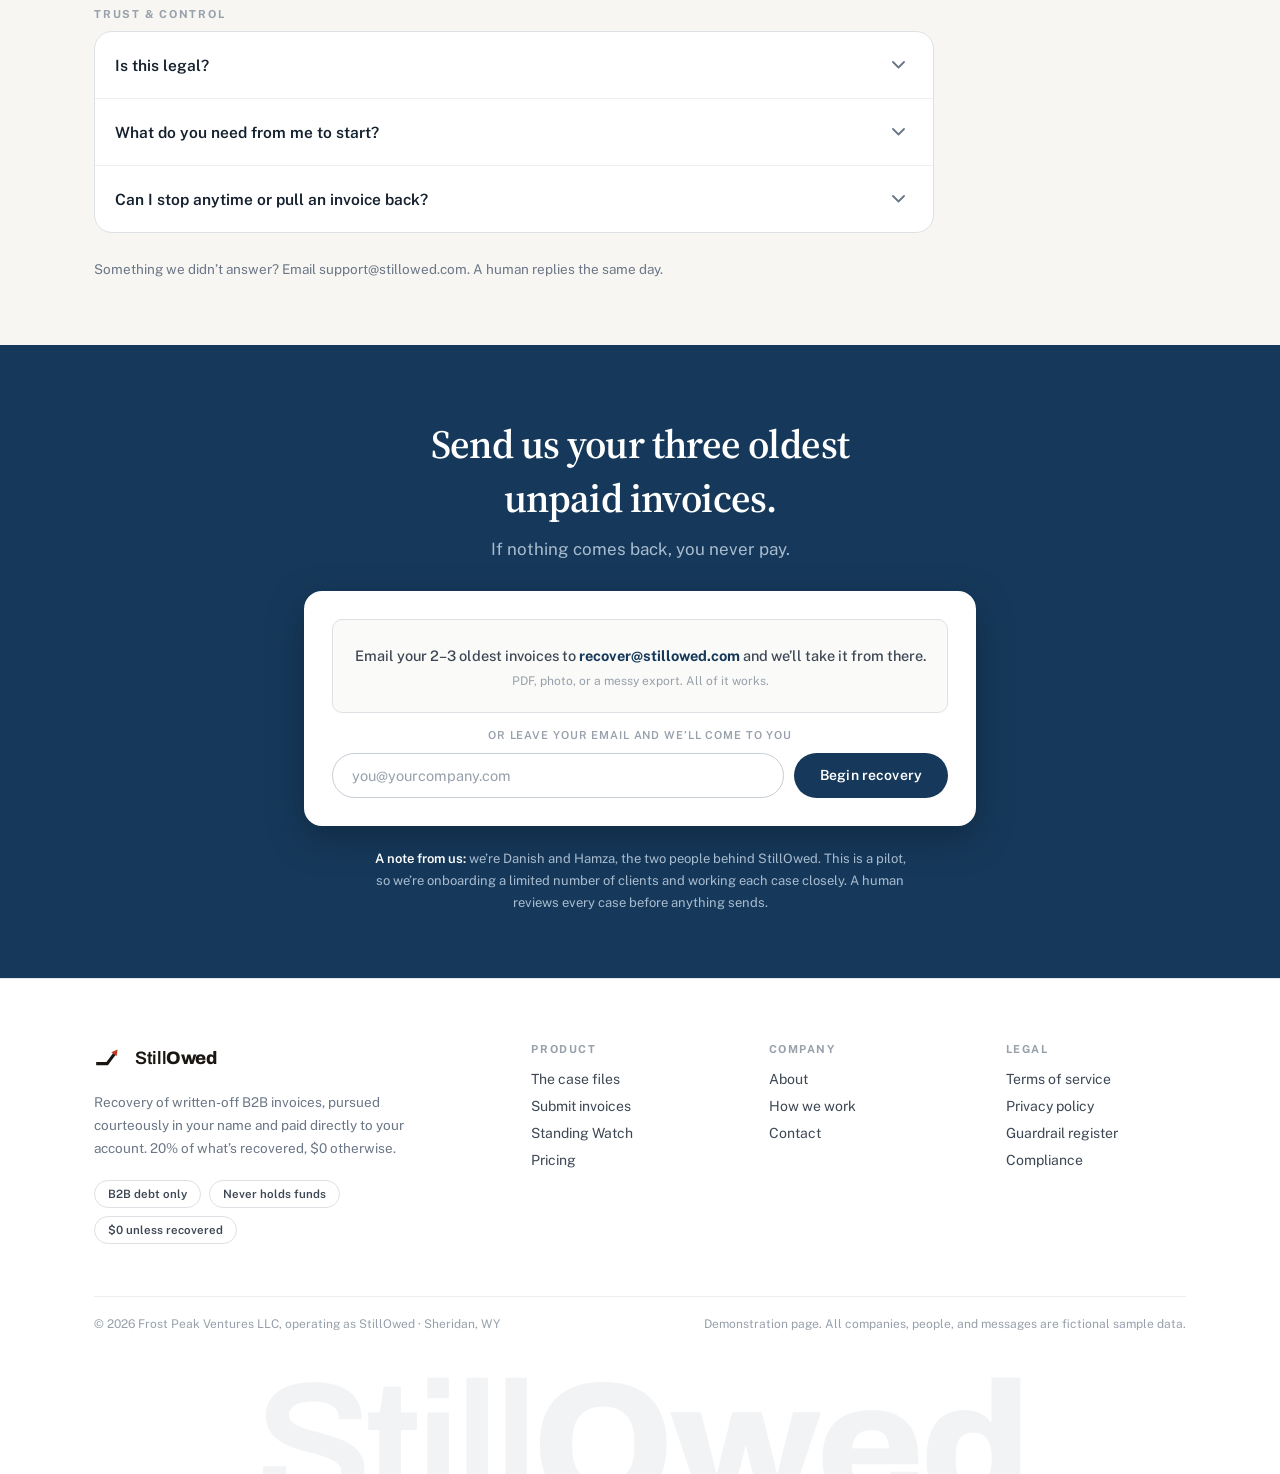
==== commit 9389214e: "Move from July gating to live pilot framing Header chip, hero pill, capture notes, success message, " ====
--- a/index.html
+++ b/index.html
@@ -4,7 +4,7 @@
 <meta charset="utf-8">
 <meta name="viewport" content="width=device-width, initial-scale=1">
 <title>StillOwed · Dead Invoice Rescue</title>
-<meta name="description" content="An AI agent that recovers your written-off invoices. StillOwed pursues 60+ day overdue B2B invoices courteously, in your name, across email and SMS. 20% only on recovery, $0 otherwise.">
+<meta name="description" content="We recover invoices you've written off. StillOwed pursues 60+ day overdue B2B invoices courteously, in your name, across email and SMS. 20% only on recovery, $0 otherwise.">
 <link rel="icon" href="data:image/svg+xml,%3Csvg xmlns='http://www.w3.org/2000/svg' viewBox='0 0 96 96'%3E%3Ccircle cx='48' cy='48' r='48' fill='%231A1611'/%3E%3Cg transform='translate(12,12) scale(1.5)'%3E%3Cpath d='M6 33 H21 L33 17' fill='none' stroke='%23F4F0E6' stroke-width='5' stroke-linecap='square' stroke-linejoin='miter'/%3E%3Cpolygon points='0,-5.2 9.5,0 0,5.2' transform='translate(32,18) rotate(-53)' fill='%23E0512F'/%3E%3C/g%3E%3C/svg%3E">
 <link rel="preconnect" href="https://fonts.googleapis.com">
 <link rel="preconnect" href="https://fonts.gstatic.com" crossorigin>
@@ -48,7 +48,7 @@
       </div>
     </div>
     <span class="spacer"></span>
-    <div class="dev-chip"><span class="dot amber pulse"></span><span>In development &middot; live July 2026</span></div>
+    <div class="dev-chip"><span class="dot green pulse"></span><span>Now onboarding pilot clients</span></div>
   </div>
 </header>
 
@@ -56,21 +56,21 @@
 <section class="hero">
   <div class="hero-inner">
     <div class="hero-eyebrow-row">
-      <div class="hero-eyebrow">AI INVOICE RECOVERY FOR B2B FIRMS</div>
-      <div class="ea-pill"><span class="dot amber"></span><span>EARLY ACCESS &middot; LIVE JULY 2026</span></div>
-    </div>
-    <h1>An AI agent that recovers your written-off invoices.</h1>
-    <p class="hero-sub">StillOwed pursues 60+ day overdue B2B invoices courteously, in <strong>your name</strong>, across email and SMS. Payment lands directly in <strong>your account</strong>, never ours.</p>
+      <div class="hero-eyebrow">INVOICE RECOVERY FOR B2B FIRMS</div>
+      <div class="ea-pill"><span class="dot amber"></span><span>NOW ONBOARDING &middot; LIMITED PILOT</span></div>
+    </div>
+    <h1>We recover invoices you&rsquo;ve written off.</h1>
+    <p class="hero-sub">StillOwed pursues 60+ day overdue B2B invoices courteously, in <strong>your name</strong>, across email and SMS. You pay <strong>only on results</strong>, and payment lands directly in your account, never ours.</p>
     <div class="capture">
       <form class="capture-pill js-ea-form" action="https://formspree.io/f/mjgdalkr" method="POST">
         <input type="email" name="email" placeholder="What's your work email?" required aria-label="Work email">
         <input type="hidden" name="source" value="hero">
-        <input type="hidden" name="_subject" value="StillOwed early access application">
+        <input type="hidden" name="_subject" value="StillOwed pilot application">
         <input type="text" name="_gotcha" style="display:none" tabindex="-1" autocomplete="off" aria-hidden="true">
-        <button class="btn-primary" type="submit">Apply for early access</button>
+        <button class="btn-primary" type="submit">Begin recovery</button>
       </form>
       <div class="ea-error" role="alert" hidden></div>
-      <div class="capture-note">First cohort onboards in July 2026</div>
+      <div class="capture-note">Now onboarding a limited number of pilot clients.</div>
     </div>
     <div class="proof-row">
       <span><span class="ck">&#10003;</span>20% only on recovery, $0 otherwise</span>
@@ -948,20 +948,21 @@
     <p class="close-sub">If nothing comes back, you never pay.</p>
 
     <div class="intake">
-      <div class="dropzone">
-        <div class="dz-main">Drop invoices here: PDF, photo, or a messy export</div>
-        <div class="dz-sub">up to 3 files</div>
-      </div>
+      <div class="invoice-email">
+        <div class="ie-main">Email your 2&ndash;3 oldest invoices to <a href="mailto:recover&#64;stillowed.com?subject=Invoices%20for%20recovery">recover&#64;stillowed.com</a> and we&rsquo;ll take it from there.</div>
+        <div class="ie-sub">PDF, photo, or a messy export. All of it works.</div>
+      </div>
+      <div class="intake-or">OR LEAVE YOUR EMAIL AND WE&rsquo;LL COME TO YOU</div>
       <form class="intake-row js-ea-form" action="https://formspree.io/f/mjgdalkr" method="POST">
         <input type="email" name="email" placeholder="you@yourcompany.com" required aria-label="Work email">
         <input type="hidden" name="source" value="close">
-        <input type="hidden" name="_subject" value="StillOwed early access application">
+        <input type="hidden" name="_subject" value="StillOwed pilot application">
         <input type="text" name="_gotcha" style="display:none" tabindex="-1" autocomplete="off" aria-hidden="true">
         <button class="btn-primary" type="submit">Begin recovery</button>
       </form>
       <div class="ea-error" role="alert" hidden></div>
-      <div class="demo-note">FILE DROP IS A DEMO MOCK &middot; ONLY YOUR EMAIL IS SUBMITTED</div>
-    </div>
+    </div>
+    <p class="founder-note"><strong>A note from us:</strong> we&rsquo;re Danish and Hamza, the two people behind StillOwed. This is a pilot, so we&rsquo;re onboarding a limited number of clients and working each case closely. A human reviews every case before anything sends.</p>
   </div>
 </section>
 
@@ -996,7 +997,7 @@
       <div class="foot-col">
         <div class="foot-col-label">COMPANY</div>
         <div class="foot-links">
-          <span>About</span>
+          <a href="about.html">About</a>
           <span>How we work</span>
           <a href="contact.html">Contact</a>
         </div>
--- a/assets/site.css
+++ b/assets/site.css
@@ -696,18 +696,21 @@
 }
 .close-sub { margin: 14px 0 32px; font-size: clamp(15px, 2vw, 17px); color: #A9BCCF; text-wrap: pretty; }
 .intake { background: #FFFFFF; border-radius: 18px; padding: clamp(20px, 3vw, 28px); text-align: left; box-shadow: 0 12px 36px rgba(8, 16, 26, 0.35); }
-.dropzone { border: 1.5px dashed var(--line-ctl); border-radius: 10px; padding: 32px 20px; text-align: center; cursor: pointer; }
-.dropzone:hover { border-color: var(--navy); background: #F8F9FA; }
-.dropzone .dz-main { font-size: 13.5px; color: var(--body); font-weight: 500; }
-.dropzone .dz-sub { margin-top: 6px; font-size: 12px; color: var(--faint); }
-.intake-row { display: flex; gap: 10px; margin-top: 16px; flex-wrap: wrap; }
+.invoice-email { border: 1px solid var(--line-card); background: var(--paper); border-radius: 10px; padding: 24px 20px; text-align: center; }
+.invoice-email .ie-main { font-size: 14.5px; color: var(--body); font-weight: 500; line-height: 1.65; }
+.invoice-email .ie-main a { color: var(--navy); font-weight: 700; text-decoration: none; }
+.invoice-email .ie-main a:hover { text-decoration: underline; }
+.invoice-email .ie-sub { margin-top: 6px; font-size: 12px; color: var(--faint); }
+.intake-or { margin-top: 16px; font-size: 11px; color: var(--faint); text-align: center; letter-spacing: 0.08em; font-weight: 600; }
+.intake-row { display: flex; gap: 10px; margin-top: 12px; flex-wrap: wrap; }
 .intake-row input {
   flex: 1 1 220px; min-width: 0; background: #FFFFFF; border: 1px solid var(--line-ctl); border-radius: 999px;
   padding: 13px 19px; color: var(--ink); font-size: 14.5px; font-family: var(--sans); outline: none;
 }
 .intake-row input:focus { border-color: var(--navy); }
 .intake-row .btn-primary { font-size: 14px; padding: 13px 26px; }
-.demo-note { margin-top: 14px; font-size: 11px; color: var(--faint); text-align: center; letter-spacing: 0.06em; font-weight: 600; }
+.founder-note { margin: 22px auto 0; max-width: 540px; font-size: 13px; line-height: 1.7; color: #A9BCCF; text-align: center; }
+.founder-note strong { color: #FFFFFF; font-weight: 600; }
 
 /* ── footer ── */
 .site-footer { background: #FFFFFF; border-top: 1px solid var(--line); overflow: hidden; }
